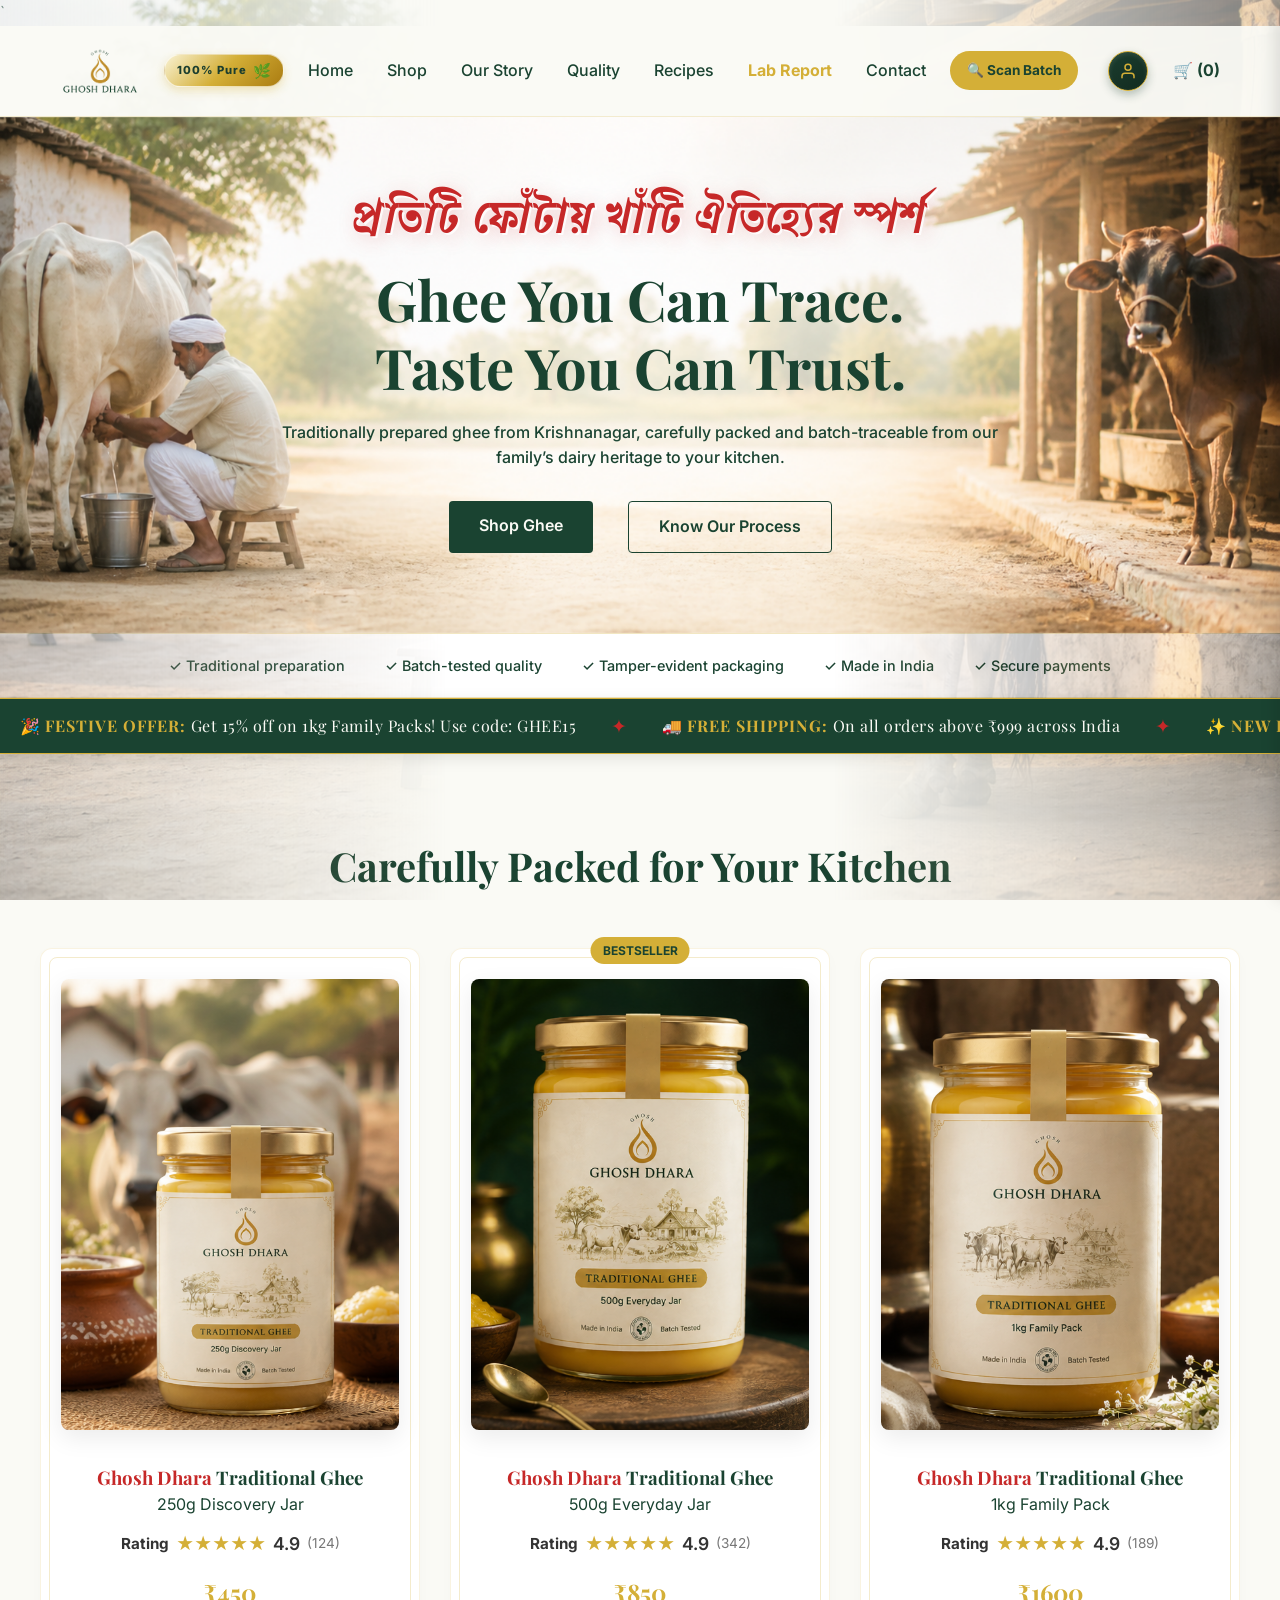
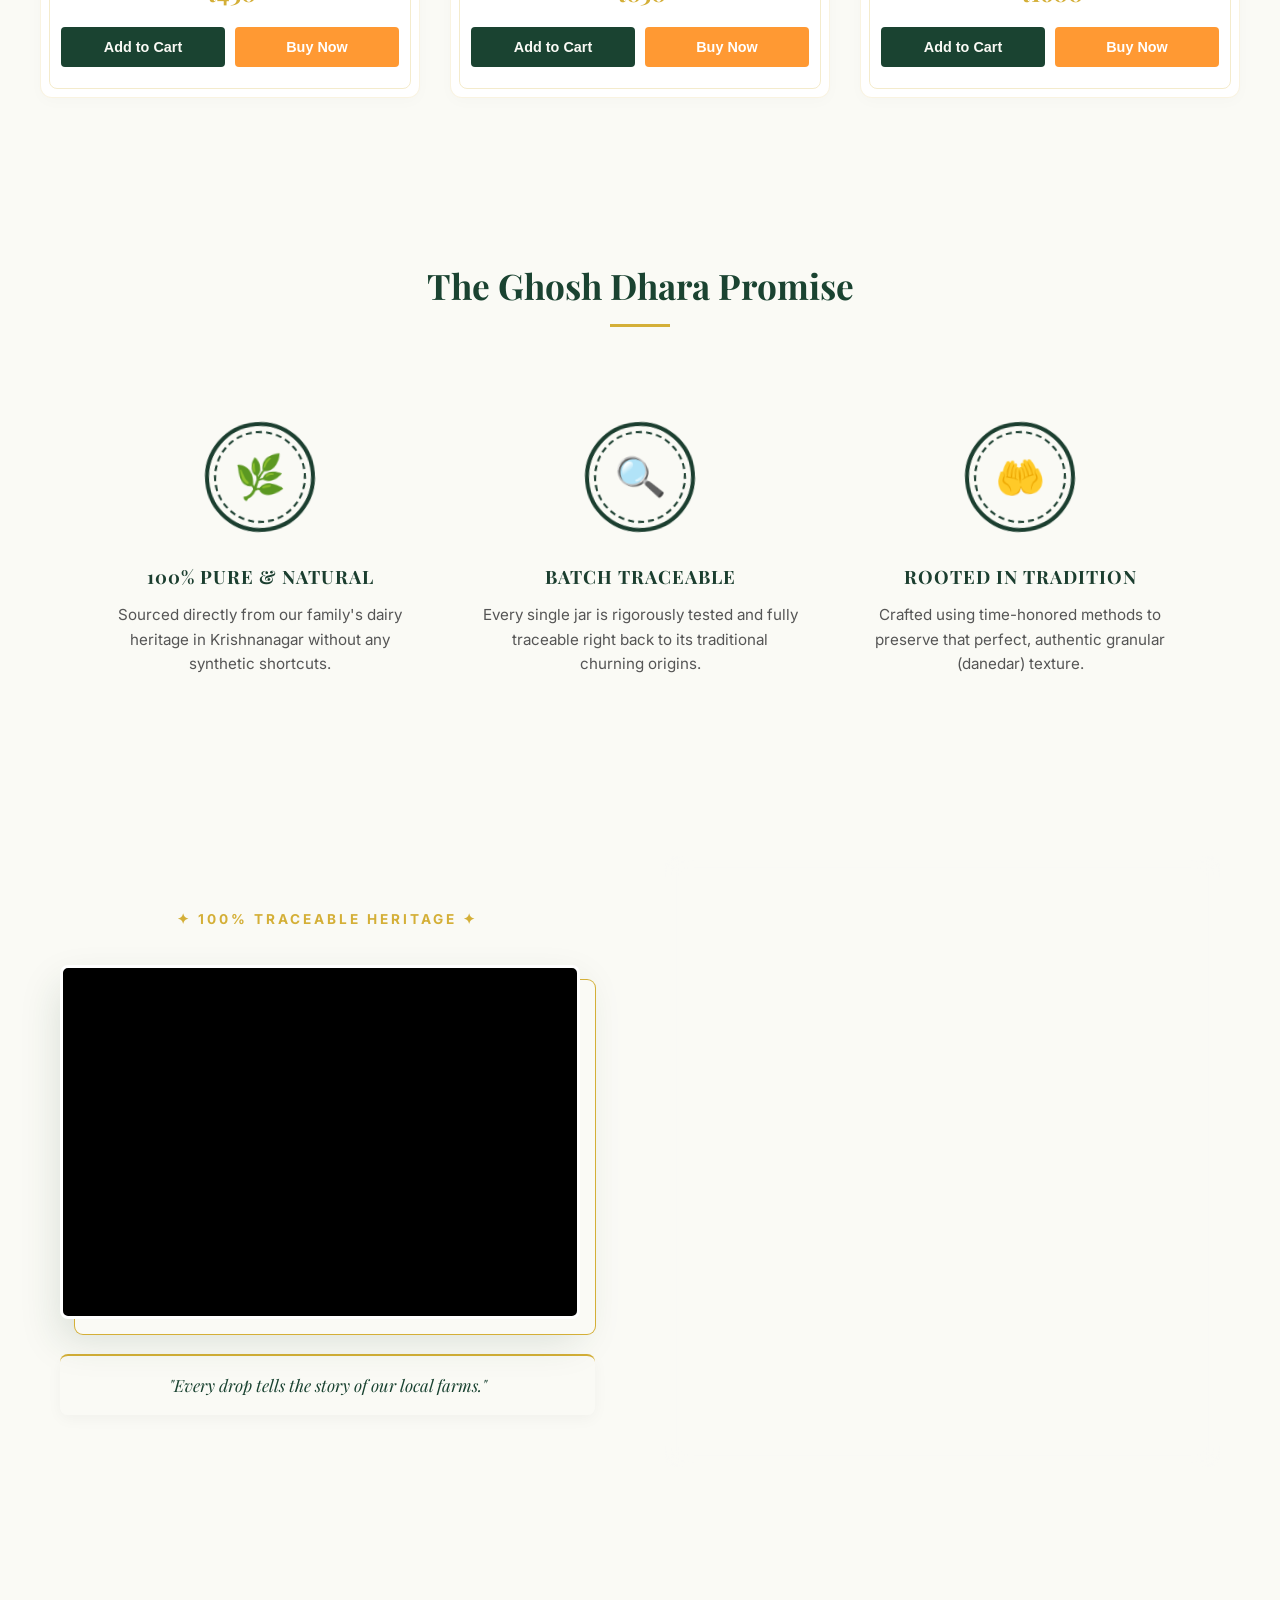
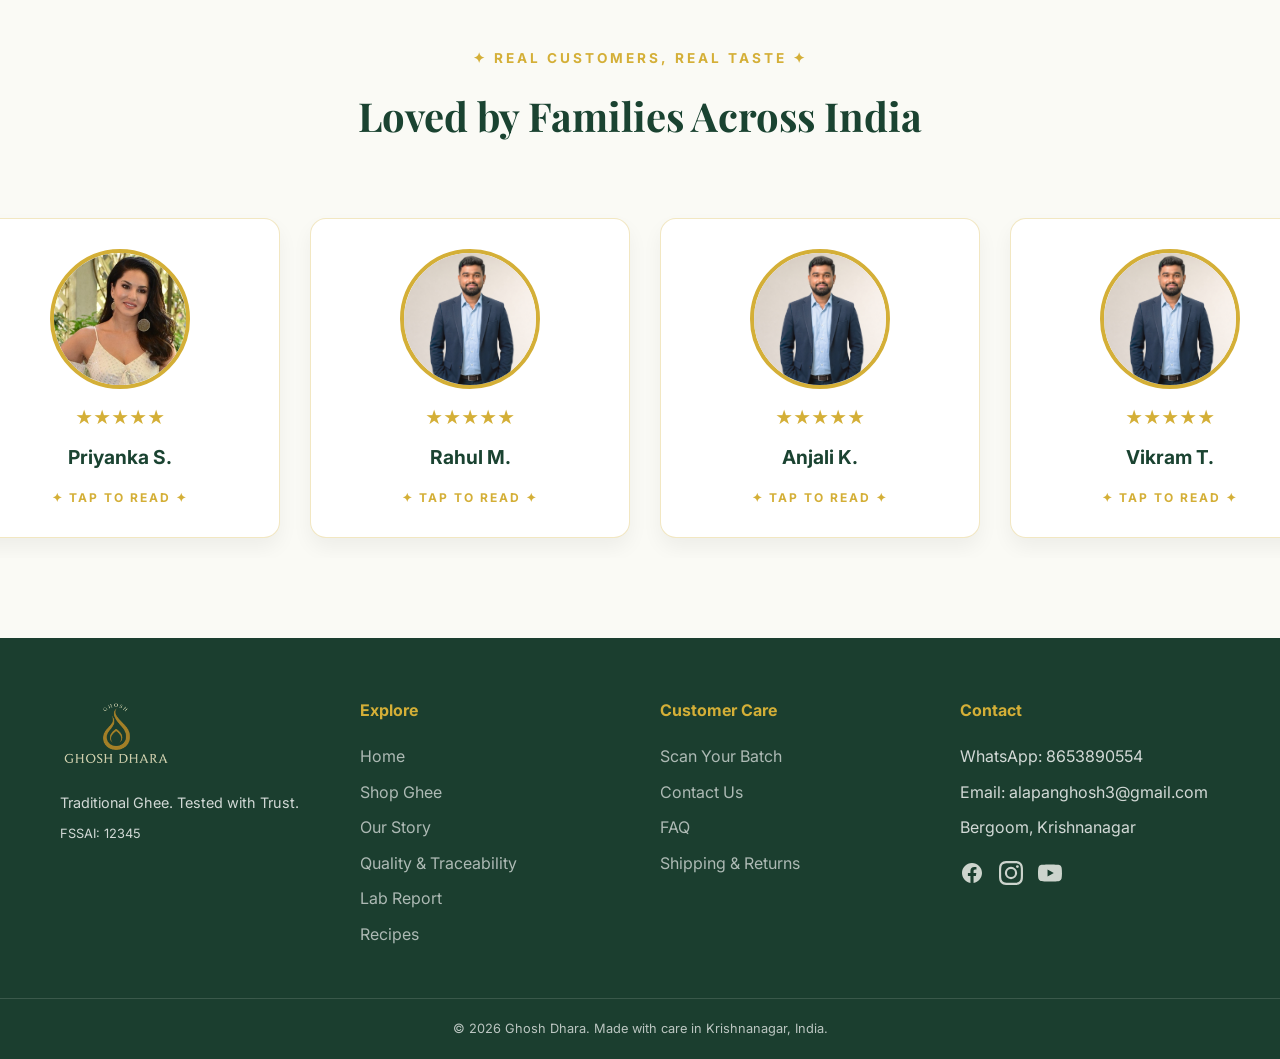
==== index.html @ 55c0f335 "Add files via upload" ====
<!DOCTYPE html>
<html lang="en">
<head>
    <meta charset="UTF-8">
    <meta name="viewport" content="width=device-width, initial-scale=1.0">
    <title>[Brand Name] - Traditional Ghee. Tested with Trust.</title>
    <link rel="stylesheet" href="style.css">
    <script src="script.js"></script>


    <!-- Google Analytics Placeholder -->
    <!-- <script async src="https://www.googletagmanager.com/gtag/js?id=G-XXXXXXXXXX"></script>
    <script>
      window.dataLayer = window.dataLayer || [];
      function gtag(){dataLayer.push(arguments);}
      gtag('js', new Date());
      gtag('config', 'G-XXXXXXXXXX');
    </script> -->

    <!-- Meta Pixel Code Placeholder -->
    <!-- <script>
      !function(f,b,e,v,n,t,s){...}(window, document,'script','https://connect.facebook.net/en_US/fbevents.js');
      fbq('init', 'XXXXXXXXXXXXXXX');
      fbq('track', 'PageView');
    </script> -->

    <!-- JSON-LD Schema Markup for Local Business & Product SEO -->
    <script type="application/ld+json">
    {
      "@context": "https://schema.org",
      "@type": "FoodEstablishment",
      "name": "[Brand Name]",
      "image": "URL_TO_YOUR_LOGO",
      "@id": "",
      "url": "YOUR_WEBSITE_URL",
      "telephone": "[Phone]",
      "address": {
        "@type": "PostalAddress",
        "streetAddress": "[Address]",
        "addressLocality": "[Village/Town]",
        "addressRegion": "[State]",
        "addressCountry": "IN"
      },
      "slogan": "Traditional Ghee. Tested with Trust."
    }
    </script>
</head>
<body>


    <body>
    <!-- NEW: The Village Side Background -->
    <div class="village-side-bg"></div>

    <!-- Your existing header starts here... -->`

    <!-- HEADER -->
   <header>
        <div class="container header-inner">
            <a href="index.html" class="logo">
                <!-- Replace 'logo.png' with the actual file name of your logo -->
                <img src="Logo.png" alt="Ghosh Family Ghee Logo" class="brand-logo-img">
            </a>


            <!-- PREMIUM MOBILE TRUST BADGE -->
<!-- PREMIUM COMPACT TRUST BADGE (MOBILE ONLY) -->
<div class="mobile-trust-badge">
    <svg viewBox="0 0 24 24" fill="none" stroke="currentColor" stroke-width="2" stroke-linecap="round" stroke-linejoin="round">
        <path d="M12 22s8-4 8-10V5l-8-3-8 3v7c0 6 8 10 8 10z"></path>
        <path d="M9 12l2 2 4-4"></path>
    </svg>
    <span>CHEMICAL<br>FREE</span>
</div>

            <!-- PREMIUM MOBILE CENTER SEAL -->
<div class="mobile-center-seal">
    <span class="seal-text">100% Pure</span>
    <span class="seal-icon">🌿</span>
</div>
            
            <!-- Desktop Nav -->
            <nav class="nav-links">
                <a href="index.html">Home</a>
                <a href="shop.html">Shop</a>
                <a href="story.html">Our Story</a>
                <a href="traceability.html">Quality</a>
                <a href="recipes.html">Recipes</a>
                <a href="lab-report.html" style="color: #D4AF37; font-weight: 700;">Lab Report</a>
                <a href="contact.html">Contact</a>
            </nav>
            
            <!-- Utilities: Scan, Cart & Mobile Menu -->
            <div style="display: flex; align-items: center; gap: 20px;">
                <a href="scan.html" class="header-scan-btn">🔍 Scan Batch</a>
                <!-- PREMIUM ACCOUNT LOGIN ICON -->
<a href="login.html" class="header-account-btn" aria-label="Sign In or Register">
    <svg viewBox="0 0 24 24" fill="none" stroke="currentColor" stroke-width="2" stroke-linecap="round" stroke-linejoin="round">
        <path d="M20 21v-2a4 4 0 0 0-4-4H8a4 4 0 0 0-4 4v2"></path>
        <circle cx="12" cy="7" r="4"></circle>
    </svg>
</a>
                <a href="#" class="cart-icon-btn text-brand-green" style="font-weight: bold;">🛒 (0)</a>
                <button id="mobileMenuBtn" class="mobile-menu-btn">☰</button>
            </div>
        </div>

        <!-- Mobile Nav (Hidden on Desktop) -->
        <div id="mobileNav" class="mobile-nav">
            <a href="index.html">Home</a>
            <a href="shop.html">Shop Ghee</a>
            <a href="story.html">Our Story</a>
            <a href="traceability.html">Quality & Traceability</a>
            <a href="scan.html" style="color: var(--brand-gold);">🔍 Scan Your Batch</a>
            <a href="recipes.html">Recipes</a>
            <a href="faq.html">FAQ</a>
            <a href="contact.html">Contact Us</a>
            <a href="shipping-returns.html">Shipping & Returns</a>
        </div>
    </header>

  

    <!-- HERO SECTION -->
    <section class="hero" style="background-image: url('Image 3.png'); background-size: cover; background-position: center; position: relative;">
        <div class="hero-mobile-overlay"></div>
        <div class="container" style="position: relative; z-index: 2;">
            <!-- NEW ATTRACTIVE BENGALI TAGLINE -->
            <div class="bengali-tagline">প্রতিটি ফোঁটায় খাঁটি ঐতিহ্যের স্পর্শ</div>
            
            <h1 class="font-serif">Ghee You Can Trace.<br>Taste You Can Trust.</h1>
            <p class="hero-desc">Traditionally prepared ghee from Krishnanagar, carefully packed and batch-traceable from our family’s dairy heritage to your kitchen.</p>
            <!-- UPDATED BUTTON CONTAINER -->
            <div class="hero-buttons">
                <a href="shop.html" class="btn-primary" style="text-decoration: none;">Shop Ghee</a>
                <a href="traceability.html" class="btn-secondary" style="text-decoration: none;">Know Our Process</a>
            </div>
        </div>
    </section>

    <!-- TRUST BAR -->
    <section class="trust-bar">
        <div class="container trust-inner">
            <span>✓ Traditional preparation</span>
            <span>✓ Batch-tested quality</span>
            <span>✓ Tamper-evident packaging</span>
            <span>✓ Made in India</span>
            <span>✓ Secure payments</span>
        </div>
    </section>


    <!-- PREMIUM NOTIFICATION MARQUEE -->
    <section class="notification-marquee-wrapper">
        <div class="notification-marquee-track">
            
            <!-- BLOCK 1 (Original Content) -->
            <div class="marquee-content">
                <span class="marquee-item">🎉 <strong>FESTIVE OFFER:</strong> Get 15% off on 1kg Family Packs! Use code: GHEE15</span>
                <span class="marquee-separator">✦</span>
                <span class="marquee-item">🚚 <strong>FREE SHIPPING:</strong> On all orders above ₹999 across India</span>
                <span class="marquee-separator">✦</span>
                <span class="marquee-item">✨ <strong>NEW BATCH:</strong> Freshly churned Krishnanagar ghee now available!</span>
                <span class="marquee-separator">✦</span>
            </div>
            
            <!-- BLOCK 2 (Exact Duplicate for the Seamless Loop) -->
            <div class="marquee-content" aria-hidden="true">
                <span class="marquee-item">🎉 <strong>FESTIVE OFFER:</strong> Get 15% off on 1kg Family Packs! Use code: GHEE15</span>
                <span class="marquee-separator">✦</span>
                <span class="marquee-item">🚚 <strong>FREE SHIPPING:</strong> On all orders above ₹999 across India</span>
                <span class="marquee-separator">✦</span>
                <span class="marquee-item">✨ <strong>NEW BATCH:</strong> Freshly churned Krishnanagar ghee now available!</span>
                <span class="marquee-separator">✦</span>
            </div>

        </div>
    </section>

    <!-- FEATURED PRODUCTS -->
    <section class="products-section container">
        <h2 class="font-serif">Carefully Packed for Your Kitchen</h2>
        <div class="product-grid">
            <!-- Product 1 -->
           <!-- Product 1 -->
            <div class="product-card">
                <!-- REPLACED PLACEHOLDER WITH THIS IMG TAG -->
                <img src="250ml.png" alt="250g Discovery Jar" class="product-actual-img">
                
                <h3 class="font-serif"><span class="brand-name-red">Ghosh Dhara</span> Traditional Ghee</h3>
                <p>250g Discovery Jar</p>
               <div class="product-rating">
                    <span class="rating-label">Rating</span> ★★★★★ <span class="rating-text">4.9</span> <span class="review-count">(124)</span>
                </div>
                <div class="price font-serif">₹450</div>
                <div class="product-actions">
                    <button class="btn-add-cart" onclick="addToCart('250g Discovery Jar', 450)">Add to Cart</button>
                    <button class="btn-buy-now" onclick="buyNow('250g Discovery Jar')">Buy Now</button>
                </div>
            </div>
            
            <!-- Product 2 (Middle Box - Highlighted) -->
            <!-- Product 2 -->
            <div class="product-card">
                <div style="position: absolute; top: -12px; left: 50%; transform: translateX(-50%); background: var(--brand-gold); color: var(--brand-green); font-size: 0.75rem; font-weight: bold; padding: 4px 12px; border-radius: 20px; z-index: 5;">BESTSELLER</div>
                
                <!-- REPLACED PLACEHOLDER WITH THIS IMG TAG -->
                <img src="500ml.png" alt="500g Everyday Jar" class="product-actual-img">
                
                <h3 class="font-serif"><span class="brand-name-red">Ghosh Dhara</span> Traditional Ghee</h3>
                <p>500g Everyday Jar</p>
                <!-- NEW RATING SECTION -->
               <div class="product-rating">
                    <span class="rating-label">Rating</span> ★★★★★ <span class="rating-text">4.9</span> <span class="review-count">(342)</span>
                </div>
                <div class="price font-serif">₹850</div>
                <div class="product-actions">
                    <button class="btn-add-cart" onclick="addToCart('500g Everyday Jar', 850)">Add to Cart</button>
                    <button class="btn-buy-now" onclick="buyNow('500g Everyday Jar')">Buy Now</button>
                </div>
            </div>

            <!-- Product 3 -->
            <!-- Product 3 -->
            <div class="product-card">
                <!-- REPLACED PLACEHOLDER WITH THIS IMG TAG -->
                <img src="1kg.png" alt="1kg Family Pack" class="product-actual-img">
                
                <h3 class="font-serif"><span class="brand-name-red">Ghosh Dhara</span> Traditional Ghee</h3>
                <p>1kg Family Pack</p>
                <!-- NEW RATING SECTION -->
                <div class="product-rating">
                    <span class="rating-label">Rating</span> ★★★★★ <span class="rating-text">4.9</span> <span class="review-count">(189)</span>
                </div>

                <div class="price font-serif">₹1600</div>
                <div class="product-actions">
                    <button class="btn-add-cart" onclick="addToCart('1kg Family Pack', 1600)">Add to Cart</button>
                    <button class="btn-buy-now" onclick="buyNow('1kg Family Pack')">Buy Now</button>
                </div>
            </div>
        </div>
    </section>



    <!-- PREMIUM TRUST STAMPS SECTION -->
        <section class="trust-stamps-section container">
            <div class="trust-header">
                <h2 class="font-serif" style="color: var(--brand-green, #1B3E2F); font-size: 2.2rem; margin-bottom: 10px;">The Ghosh Dhara Promise</h2>
                <div class="divider" style="height: 3px; width: 60px; background-color: #D4AF37; margin: 0 auto 40px auto;"></div>
            </div>
            
           <div class="stamps-grid">
                <!-- Stamp 1: Purity -->
                <div class="trust-stamp-card">
                    <!-- The delay staggers the animations so they hit one after another -->
                    <div class="stamp-container" style="animation-delay: 0s;">
                        <!-- The Physical Tool that drops down -->
                        <div class="stamper-tool">
                            <div class="stamper-handle"></div>
                            <div class="stamper-base"></div>
                        </div>
                        <!-- The Ink left behind -->
                        <div class="stamp-ink">
                            <div class="stamp-inner">
                                <span class="stamp-icon">🌿</span>
                            </div>
                        </div>
                    </div>
                    <h3 class="stamp-title">100% Pure & Natural</h3>
                    <p class="stamp-desc">Sourced directly from our family's dairy heritage in Krishnanagar without any synthetic shortcuts.</p>
                </div>
                
                <!-- Stamp 2: Traceability -->
                <div class="trust-stamp-card">
                    <div class="stamp-container" style="animation-delay: 0.3s;">
                        <div class="stamper-tool">
                            <div class="stamper-handle"></div>
                            <div class="stamper-base"></div>
                        </div>
                        <div class="stamp-ink">
                            <div class="stamp-inner">
                                <span class="stamp-icon">🔍</span>
                            </div>
                        </div>
                    </div>
                    <h3 class="stamp-title">Batch Traceable</h3>
                    <p class="stamp-desc">Every single jar is rigorously tested and fully traceable right back to its traditional churning origins.</p>
                </div>
                
                <!-- Stamp 3: Tradition -->
                <div class="trust-stamp-card">
                    <div class="stamp-container" style="animation-delay: 0.6s;">
                        <div class="stamper-tool">
                            <div class="stamper-handle"></div>
                            <div class="stamper-base"></div>
                        </div>
                        <div class="stamp-ink">
                            <div class="stamp-inner">
                                <span class="stamp-icon">🤲</span>
                            </div>
                        </div>
                    </div>
                    <h3 class="stamp-title">Rooted In Tradition</h3>
                    <p class="stamp-desc">Crafted using time-honored methods to preserve that perfect, authentic granular (danedar) texture.</p>
                </div>
            </div>
        </section>

   

    <!-- PREMIUM STORY & VIDEO SECTION -->
    <section class="premium-story-section container">
        <div class="story-grid">
            
            <!-- Left Side: Balanced Video Column -->
            <!-- Left Side: Balanced Video Column -->
            <div class="video-column-content">
                
                <!-- Elegant Top Badge -->
                <div style="text-align: center; color: var(--brand-gold); font-weight: 700; letter-spacing: 3px; text-transform: uppercase; font-size: 0.85rem;">
                    ✦ 100% Traceable Heritage ✦
                </div>

                <!-- Premium Offset Video -->
                <div class="premium-video-wrapper">
                    <iframe 
                        src="https://www.youtube.com/embed/y9j-BL5ocW8?autoplay=1&mute=1&loop=1&playlist=y9j-BL5ocW8&controls=0" 
                        title="Brand Video" 
                        allow="autoplay; encrypted-media" 
                        allowfullscreen>
                    </iframe>
                </div>

                <!-- Elegant Bottom Caption -->
                <div class="video-caption">
                    <p style="font-size: 1.05rem; color: var(--brand-green); margin: 0; font-family: 'Playfair Display', serif; font-style: italic;">
                        "Every drop tells the story of our local farms."
                    </p>
                </div>

            </div>

            <!-- Right Side: Founder's Message -->
            <div class="founder-card">
                <h2 class="font-serif" style="font-size: 2.5rem; margin-bottom: 20px; color: var(--brand-green);">From Our Family to Yours</h2>
                
                <p style="font-size: 1.1rem; line-height: 1.8; opacity: 0.9; margin-bottom: 20px;">
                    "For generations, the name <span class="brand-name-red">Ghosh</span> has been closely connected with milk and dairy in our community. We grew up understanding the nuances of good milk, traditional churning, and the unmistakable aroma of pure, well-made ghee."
                </p>
                
                <p style="font-size: 1.1rem; line-height: 1.8; opacity: 0.9; margin-bottom: 20px;">
                    "With <span class="brand-name-red">Ghosh Dhara</span>, we are bringing that heritage to modern homes. We believe you deserve to know exactly what is in your jar, which is why we pair time-tested preparation with strict, independent quality checks."
                </p>

                <div class="founder-signature">
                    — The Ghosh Family
                </div>
            </div>

        </div>
    </section>


    <!-- PREMIUM TESTIMONIAL SECTION -->
   <!-- INTERACTIVE REVIEW MARQUEE SECTION -->
    <section class="interactive-reviews-section">
        <div class="interactive-reviews-header">
            <div style="text-align: center; color: var(--brand-gold); font-weight: 700; letter-spacing: 3px; text-transform: uppercase; font-size: 0.85rem; margin-bottom: 15px;">
                ✦ Real Customers, Real Taste ✦
            </div>
            <h2 class="font-serif">Loved by Families Across India</h2>
        </div>

        <div class="review-marquee-track" id="reviewTrack">
            
            <!-- BLOCK 1 (8 Reviews) -->
            <div class="review-marquee-content">
                
                <!-- Review 1 -->
                <div class="interactive-card">
                    <img src="sunny.jpeg" alt="Priyanka" class="interactive-img">
                    <div class="product-rating" style="margin-top: 0; margin-bottom: 0;">★★★★★</div>
                    <div class="interactive-name">Priyanka S.</div>
                    <div class="tap-indicator">✦ Tap to Read ✦</div>
                    <div class="interactive-details">"The aroma instantly took me back to my childhood. It has that perfect granular texture (danedar) that is so hard to find in store-bought brands today. Absolutely pure."</div>
                </div>

                <!-- Review 2 -->
                <div class="interactive-card">
                    <img src="Me.JPEG" alt="Rahul" class="interactive-img">
                    <div class="product-rating" style="margin-top: 0; margin-bottom: 0;">★★★★★</div>
                    <div class="interactive-name">Rahul M.</div>
                    <div class="tap-indicator">✦ Tap to Read ✦</div>
                    <div class="interactive-details">"I have tried many premium ghee brands, but Ghosh Dhara stands out. The fact that I can scan my jar and see the batch details gives me so much peace of mind."</div>
                </div>

                <!-- Review 3 -->
                <div class="interactive-card">
                    <img src="Me.JPEG" alt="Anjali" class="interactive-img">
                    <div class="product-rating" style="margin-top: 0; margin-bottom: 0;">★★★★★</div>
                    <div class="interactive-name">Anjali K.</div>
                    <div class="tap-indicator">✦ Tap to Read ✦</div>
                    <div class="interactive-details">"Brilliant packaging and lightning-fast delivery. The ghee smells incredibly fresh when you open the jar. I use it every morning on my parathas."</div>
                </div>

                <!-- Review 4 -->
                <div class="interactive-card">
                    <img src="Me.JPEG" alt="Vikram" class="interactive-img">
                    <div class="product-rating" style="margin-top: 0; margin-bottom: 0;">★★★★★</div>
                    <div class="interactive-name">Vikram T.</div>
                    <div class="tap-indicator">✦ Tap to Read ✦</div>
                    <div class="interactive-details">"I started using this for my daily Ayurvedic routines and digestion has improved significantly. You can truly tell this is made using traditional methods without additives."</div>
                </div>

                <!-- Review 5 -->
                <div class="interactive-card">
                    <img src="Me.JPEG" alt="Sneha" class="interactive-img">
                    <div class="product-rating" style="margin-top: 0; margin-bottom: 0;">★★★★★</div>
                    <div class="interactive-name">Sneha R.</div>
                    <div class="tap-indicator">✦ Tap to Read ✦</div>
                    <div class="interactive-details">"My grandmother used to make ghee at home, and this is the first brand that matches that exact golden color and rich, nutty flavor. It elevates simple dal chawal completely!"</div>
                </div>

                <!-- Review 6 -->
                <div class="interactive-card">
                    <img src="Me.JPEG" alt="Kavita" class="interactive-img">
                    <div class="product-rating" style="margin-top: 0; margin-bottom: 0;">★★★★★</div>
                    <div class="interactive-name">Kavita D.</div>
                    <div class="tap-indicator">✦ Tap to Read ✦</div>
                    <div class="interactive-details">"I used Ghosh Dhara ghee for making Diwali sweets this year, and the difference in quality was noticed by every guest. It has a high smoke point and doesn't burn easily."</div>
                </div>

                <!-- Review 7 -->
                <div class="interactive-card">
                    <img src="Me.JPEG" alt="Arun" class="interactive-img">
                    <div class="product-rating" style="margin-top: 0; margin-bottom: 0;">★★★★★</div>
                    <div class="interactive-name">Arun P.</div>
                    <div class="tap-indicator">✦ Tap to Read ✦</div>
                    <div class="interactive-details">"The glass packaging is top-notch and arrived totally secure. I appreciate a brand that avoids plastic. The ghee itself is simply beautiful—thick, fragrant, and pure."</div>
                </div>

                <!-- Review 8 -->
                <div class="interactive-card">
                    <img src="Me.JPEG" alt="Meera" class="interactive-img">
                    <div class="product-rating" style="margin-top: 0; margin-bottom: 0;">★★★★★</div>
                    <div class="interactive-name">Meera V.</div>
                    <div class="tap-indicator">✦ Tap to Read ✦</div>
                    <div class="interactive-details">"As a mother, I am very particular about what my kids eat. Seeing their strict traceability and FSSAI checks won me over. We are definitely subscribing to the 1kg pack."</div>
                </div>
            </div>

            <!-- BLOCK 2 (Exact Duplicate for Seamless Loop) -->
            <div class="review-marquee-content" aria-hidden="true">
                <!-- EXACT SAME 8 CARDS PASTED HERE -->
                <div class="interactive-card"><img src="sunny.jpeg" alt="Priyanka" class="interactive-img"><div class="product-rating" style="margin-top: 0; margin-bottom: 0;">★★★★★</div><div class="interactive-name">Priyanka S.</div><div class="tap-indicator">✦ Tap to Read ✦</div><div class="interactive-details">"The aroma instantly took me back to my childhood. It has that perfect granular texture (danedar) that is so hard to find in store-bought brands today. Absolutely pure."</div></div>
                <div class="interactive-card"><img src="Me.JPEG" alt="Rahul" class="interactive-img"><div class="product-rating" style="margin-top: 0; margin-bottom: 0;">★★★★★</div><div class="interactive-name">Rahul M.</div><div class="tap-indicator">✦ Tap to Read ✦</div><div class="interactive-details">"I have tried many premium ghee brands, but Ghosh Dhara stands out. The fact that I can scan my jar and see the batch details gives me so much peace of mind."</div></div>
                <div class="interactive-card"><img src="Me.JPEG" alt="Anjali" class="interactive-img"><div class="product-rating" style="margin-top: 0; margin-bottom: 0;">★★★★★</div><div class="interactive-name">Anjali K.</div><div class="tap-indicator">✦ Tap to Read ✦</div><div class="interactive-details">"Brilliant packaging and lightning-fast delivery. The ghee smells incredibly fresh when you open the jar. I use it every morning on my parathas."</div></div>
                <div class="interactive-card"><img src="Me.JPEG" alt="Vikram" class="interactive-img"><div class="product-rating" style="margin-top: 0; margin-bottom: 0;">★★★★★</div><div class="interactive-name">Vikram T.</div><div class="tap-indicator">✦ Tap to Read ✦</div><div class="interactive-details">"I started using this for my daily Ayurvedic routines and digestion has improved significantly. You can truly tell this is made using traditional methods without additives."</div></div>
                <div class="interactive-card"><img src="Me.JPEG" alt="Sneha" class="interactive-img"><div class="product-rating" style="margin-top: 0; margin-bottom: 0;">★★★★★</div><div class="interactive-name">Sneha R.</div><div class="tap-indicator">✦ Tap to Read ✦</div><div class="interactive-details">"My grandmother used to make ghee at home, and this is the first brand that matches that exact golden color and rich, nutty flavor. It elevates simple dal chawal completely!"</div></div>
                <div class="interactive-card"><img src="Me.JPEG" alt="Kavita" class="interactive-img"><div class="product-rating" style="margin-top: 0; margin-bottom: 0;">★★★★★</div><div class="interactive-name">Kavita D.</div><div class="tap-indicator">✦ Tap to Read ✦</div><div class="interactive-details">"I used Ghosh Dhara ghee for making Diwali sweets this year, and the difference in quality was noticed by every guest. It has a high smoke point and doesn't burn easily."</div></div>
                <div class="interactive-card"><img src="Me.JPEG" alt="Arun" class="interactive-img"><div class="product-rating" style="margin-top: 0; margin-bottom: 0;">★★★★★</div><div class="interactive-name">Arun P.</div><div class="tap-indicator">✦ Tap to Read ✦</div><div class="interactive-details">"The glass packaging is top-notch and arrived totally secure. I appreciate a brand that avoids plastic. The ghee itself is simply beautiful—thick, fragrant, and pure."</div></div>
                <div class="interactive-card"><img src="Me.JPEG" alt="Meera" class="interactive-img"><div class="product-rating" style="margin-top: 0; margin-bottom: 0;">★★★★★</div><div class="interactive-name">Meera V.</div><div class="tap-indicator">✦ Tap to Read ✦</div><div class="interactive-details">"As a mother, I am very particular about what my kids eat. Seeing their strict traceability and FSSAI checks won me over. We are definitely subscribing to the 1kg pack."</div></div>
            </div>

        </div>
    </section>

    <!-- FOOTER -->
    <footer style="background: #1B3E2F !important; background-color: #1B3E2F !important; opacity: 1 !important; backdrop-filter: none !important; position: relative; z-index: 50;">
        <div class="container footer-grid">
            <div>
                <a href="index.html">
                    <!-- You can use the same logo, or a white/light version if your footer is dark -->
                    <img src="Logo 3.png" alt="Ghosh Family Ghee Logo" class="brand-logo-img-footer">
                </a>
                <p style="opacity: 0.8; font-size: 0.9rem;">Traditional Ghee. Tested with Trust.</p>
                <p style="opacity: 0.8; font-size: 0.8rem; margin-top: 10px;">FSSAI: 12345</p>
            </div>
            <div>
                <h4>Explore</h4>
                <ul>
                    <li><a href="index.html">Home</a></li>
                    <li><a href="shop.html">Shop Ghee</a></li>
                    <li><a href="story.html">Our Story</a></li>
                    <li><a href="traceability.html">Quality & Traceability</a></li>
                    <li><a href="lab-report.html">Lab Report</a></li>
                    <li><a href="recipes.html">Recipes</a></li>
                </ul>
            </div>
            <div>
                <h4>Customer Care</h4>
                <ul>
                    <li><a href="scan.html">Scan Your Batch</a></li>
                    <li><a href="contact.html">Contact Us</a></li>
                    <li><a href="faq.html">FAQ</a></li>
                    <li><a href="shipping-returns.html">Shipping & Returns</a></li>
                </ul>
            </div>
            <div>
                <h4>Contact</h4>
                <ul>
                    <li>WhatsApp: 8653890554</li>
                    <li>Email: alapanghosh3@gmail.com</li>
                    <li>Bergoom, Krishnanagar</li>
                </ul>
                <!-- Social Media Icons -->
                <div class="social-icons">
                    <!-- Facebook -->
                    <a href="#" aria-label="Facebook">
                        <svg viewBox="0 0 24 24"><path d="M22 12c0-5.523-4.477-10-10-10S2 6.477 2 12c0 4.991 3.657 9.128 8.438 9.878v-6.987h-2.54V12h2.54V9.797c0-2.506 1.492-3.89 3.777-3.89 1.094 0 2.238.195 2.238.195v2.46h-1.26c-1.243 0-1.63.771-1.63 1.562V12h2.773l-.443 2.89h-2.33v6.988C18.343 21.128 22 16.991 22 12z"/></svg>
                    </a>
                    <!-- Instagram -->
                    <a href="#" aria-label="Instagram">
                        <svg viewBox="0 0 24 24"><path d="M12 2.163c3.204 0 3.584.012 4.85.07 3.252.148 4.771 1.691 4.919 4.919.058 1.265.069 1.645.069 4.849 0 3.205-.012 3.584-.069 4.849-.149 3.225-1.664 4.771-4.919 4.919-1.266.058-1.644.07-4.85.07-3.204 0-3.584-.012-4.849-.07-3.26-.149-4.771-1.699-4.919-4.92-.058-1.265-.07-1.644-.07-4.849 0-3.204.013-3.583.07-4.849.149-3.227 1.664-4.771 4.919-4.919 1.266-.057 1.645-.069 4.849-.069zM12 0C8.741 0 8.333.014 7.053.072 2.695.272.273 2.69.073 7.052.014 8.333 0 8.741 0 12c0 3.259.014 3.668.072 4.948.2 4.358 2.618 6.78 6.98 6.98C8.333 23.986 8.741 24 12 24c3.259 0 3.668-.014 4.948-.072 4.354-.2 6.782-2.618 6.979-6.98.059-1.28.073-1.689.073-4.948 0-3.259-.014-3.667-.072-4.947-.196-4.354-2.617-6.78-6.979-6.98C15.668.014 15.259 0 12 0zm0 5.838a6.162 6.162 0 100 12.324 6.162 6.162 0 000-12.324zM12 16a4 4 0 110-8 4 4 0 010 8zm6.406-11.845a1.44 1.44 0 100 2.881 1.44 1.44 0 000-2.881z"/></svg>
                    </a>
                    <!-- YouTube -->
                    <a href="#" aria-label="YouTube">
                        <svg viewBox="0 0 24 24"><path d="M23.498 6.186a3.016 3.016 0 0 0-2.122-2.136C19.505 3.5 12 3.5 12 3.5s-7.505 0-9.377.55a3.016 3.016 0 0 0-2.122 2.136C0 8.07 0 12 0 12s0 3.93.501 5.814a3.016 3.016 0 0 0 2.122 2.136c1.872.55 9.377.55 9.377.55s7.505 0 9.377-.55a3.016 3.016 0 0 0 2.122-2.136C24 15.93 24 12 24 12s0-3.93-.502-5.814zM9.545 15.568V8.432L15.818 12l-6.273 3.568z"/></svg>
                    </a>
                </div>
            </div>
        </div>
        <div style="text-align: center; border-top: 1px solid rgba(250,250,245,0.2); padding-top: 20px; font-size: 0.8rem; opacity: 0.7;">
            © 2026 Ghosh Dhara</span>. Made with care in Krishnanagar, India.
        </div>
    </footer>



    <!-- TOAST SUCCESS MESSAGE -->
    <div id="cartToast" class="toast-notification">✅ Product successfully added to cart!</div>

    <!-- SLIDE-OUT CART DRAWER -->
    <div class="cart-overlay" id="cartOverlay"></div>
    <div class="cart-drawer" id="cartDrawer">
        <div class="cart-header">
            <h2 class="font-serif" style="font-size: 1.5rem;">Your Cart</h2>
            <button class="close-cart" id="closeCart">×</button>
        </div>
        <div class="cart-items">
            <!-- Empty state -->
            <div style="text-align: center; color: #888; margin-top: 50px;">
                <p>Your cart is currently empty.</p>
                <a href="shop.html" class="btn-primary" style="margin-top: 20px;">Continue Shopping</a>
            </div>
            
            <!-- Example of a populated cart item (Hidden for now) -->
            <!-- 
            <div style="display: flex; gap: 15px; border-bottom: 1px solid #eee; padding-bottom: 15px; margin-bottom: 15px;">
                <div style="width: 80px; height: 80px; background: #f9f9f9;"></div>
                <div style="flex: 1;">
                    <h4 class="font-serif">[Brand Name] Traditional Ghee</h4>
                    <p style="font-size: 0.8rem; color: #666;">500g Jar</p>
                    <p style="font-weight: bold; color: var(--brand-gold);">₹[Price]</p>
                </div>
            </div> 
            -->
        </div>
        <div class="cart-footer">
            <div style="display: flex; justify-content: space-between; margin-bottom: 15px; font-weight: bold; font-size: 1.2rem;">
                <span>Subtotal</span>
                <span>₹0.00</span>
            </div>
            <p style="font-size: 0.8rem; color: #666; margin-bottom: 15px;">Shipping and taxes calculated at checkout.</p>
            <button class="checkout-btn">Proceed to Secure Checkout</button>
            <div style="text-align: center; margin-top: 10px; font-size: 0.8rem; opacity: 0.8;">
                💳 Cards, UPI & Net Banking Accepted
            </div>
        </div>
    </div>

</body>
</html>
---- style.css ----
/* Import premium fonts */
@import url('https://fonts.googleapis.com/css2?family=Inter:wght@400;500;600&family=Playfair+Display:ital,wght@0,600;0,700;1,600&display=swap');
@import url('https://fonts.googleapis.com/css2?family=Galada&display=swap');
:root {
  --brand-ivory: #FAFAF5;
  --brand-gold: #D4AF37;
  --brand-green: #1A4331;
  --brand-saffron: #FF9933;
}

* {
  margin: 0;
  padding: 0;
  box-sizing: border-box;
}

body {
  font-family: 'Inter', sans-serif;
  background-color: var(--brand-ivory);
  color: var(--brand-green);
  line-height: 1.6;
}

h1, h2, h3, .font-serif {
  font-family: 'Playfair Display', serif;
}

a {
  text-decoration: none;
  color: inherit;
}

.container {
  max-width: 1200px;
  margin: 0 auto;
  padding: 0 20px;
}

/* --- HEADER --- */
header {
  position: sticky;
  top: 0;
  background-color: rgba(250, 250, 245, 0.95);
  border-bottom: 1px solid rgba(212, 175, 55, 0.2);
  z-index: 100;
  padding: 20px 0;
}

.header-inner {
  display: flex;
  justify-content: space-between;
  align-items: center;
}

.logo {
  font-size: 24px;
  font-weight: 700;
}

.nav-links a {
  margin: 0 15px;
  font-weight: 500;
  transition: color 0.3s ease;
}

.nav-links a:hover {
  color: var(--brand-saffron);
}

/* --- HERO SECTION --- */
.hero {
  text-align: center;
  padding: 80px 20px;
}

.hero h1 {
  font-size: 3.5rem;
  margin-bottom: 20px;
  line-height: 1.2;
}

/* --- HERO TEXT READABILITY FIX --- */
/* --- BULLETPROOF HERO PARAGRAPH FIX --- */


/* --- THE PERFECT DESKTOP MODE TEXT FIX --- */
/* ---------------------------------------------------
   HERO PARAGRAPH: RESPONSIVE BREAKPOINTS
--------------------------------------------------- */

/* 1. REAL PC SCREENS (1025px and wider) */
/* --- 1. REAL PC SCREENS (Mouse Pointer) --- */
.hero-desc {
  width: 100%;
  max-width: 750px; /* Wide and natural for a real computer monitor */
  margin: 0 auto 25px auto;
  line-height: 1.6;
  font-weight: 500;
  text-shadow: 0 0 15px rgba(250, 250, 245, 1), 0 0 30px rgba(250, 250, 245, 0.8);
}

/* --- 2. ANY TOUCHSCREEN DEVICE (Mobile/Tablet in Desktop Mode) --- */
@media (pointer: coarse) {
  .hero-desc {
    max-width: 480px !important; /* Forcibly shrinks the text box to avoid the cow and farmer */
    font-weight: 600 !important; /* Slightly bolder to fight the background */
    padding: 0 15px !important;
  }
}


.btn-primary {
  background-color: var(--brand-green);
  color: var(--brand-ivory);
  padding: 12px 30px;
  border-radius: 4px;
  font-weight: 600;
  display: inline-block;
  margin-right: 15px;
}

.btn-secondary {
  border: 1px solid var(--brand-green);
  color: var(--brand-green);
  padding: 12px 30px;
  border-radius: 4px;
  font-weight: 600;
  display: inline-block;
}

/* --- TRUST BAR --- */
.trust-bar {
  background-color: #fff;
  border-top: 1px solid rgba(212, 175, 55, 0.3);
  border-bottom: 1px solid rgba(212, 175, 55, 0.3);
  padding: 20px 0;
}

.trust-inner {
  display: flex;
  justify-content: center;
  flex-wrap: wrap;
  gap: 40px;
  font-weight: 500;
  font-size: 0.9rem;
}

/* --- FEATURED PRODUCTS --- */
.products-section {
  padding: 80px 0;
}

.products-section h2 {
  text-align: center;
  font-size: 2.5rem;
  margin-bottom: 50px;
}

.product-grid {
  display: grid;
  grid-template-columns: repeat(auto-fit, minmax(300px, 1fr));
  gap: 30px;
}

/* --- ENHANCED PREMIUM PRODUCT CARDS --- */
.product-card {
  background: #fff;
  padding: 30px 20px;
  border-radius: 12px;
  text-align: center;
  border: 1px solid rgba(212, 175, 55, 0.15);
  position: relative;
  box-shadow: 0 4px 15px rgba(0, 0, 0, 0.02);
  transition: transform 0.4s ease, box-shadow 0.4s ease, border-color 0.4s ease;
  z-index: 1;
}

/* The elegant inner gold frame */
.product-card::before {
  content: '';
  position: absolute;
  top: 8px; 
  left: 8px; 
  right: 8px; 
  bottom: 8px;
  border: 1px solid rgba(212, 175, 55, 0.25);
  border-radius: 8px;
  pointer-events: none; /* Ensures the frame doesn't block your buttons */
  z-index: -1;
  transition: border-color 0.4s ease, background-color 0.4s ease;
}

/* Hover effect: The card lifts up, shadow deepens, and gold frame brightens */
.product-card:hover {
  transform: translateY(-8px);
  box-shadow: 0 20px 40px rgba(26, 67, 49, 0.08);
  border-color: var(--brand-gold);
}

.product-card:hover::before {
  border-color: var(--brand-gold);
  background: rgba(212, 175, 55, 0.02); /* Very subtle gold tint inside */
}

/* Adjust the image placeholder to sit nicely inside the new frame */
.product-img-placeholder {
  border-radius: 6px;
  margin-bottom: 25px;
  height: 220px;
}





.price {
  font-size: 1.5rem;
  font-weight: 700;
  color: var(--brand-gold);
  margin: 15px 0;
}

.add-to-cart {
  width: 100%;
  padding: 12px;
  background: var(--brand-green);
  color: #fff;
  border: none;
  cursor: pointer;
  font-weight: 600;
  border-radius: 4px;
}

/* --- FOOTER --- */
footer {
  background-color: var(--brand-green);
  color: var(--brand-ivory);
  padding: 60px 0 20px 0;
}

.footer-grid {
  display: grid;
  grid-template-columns: repeat(auto-fit, minmax(200px, 1fr));
  gap: 40px;
  margin-bottom: 40px;
}

.footer-grid h4 {
  color: var(--brand-gold);
  margin-bottom: 20px;
}

.footer-grid ul {
  list-style: none;
}

.footer-grid ul li {
  margin-bottom: 10px;
  opacity: 0.8;
}

/* --- SHOP PAGE --- */
.shop-header {
  text-align: center;
  padding: 60px 20px 40px;
  background-color: #fff;
  border-bottom: 1px solid rgba(212, 175, 55, 0.2);
}

.shop-container {
  display: flex;
  flex-direction: column;
  gap: 30px;
  padding: 40px 20px;
}

.shop-filters {
  background: #fff;
  padding: 20px;
  border-radius: 8px;
  border: 1px solid #eee;
}

.shop-filters h4 {
  margin-bottom: 15px;
  font-family: 'Playfair Display', serif;
}

/* --- PRODUCT DETAIL PAGE --- */
.product-detail-wrapper {
  padding: 40px 20px;
  background-color: #fff;
}

.product-main {
  display: grid;
  grid-template-columns: 1fr;
  gap: 40px;
  margin-bottom: 60px;
}

.product-gallery .main-image {
  background-color: #f9f9f9;
  height: 400px;
  border-radius: 8px;
  display: flex;
  align-items: center;
  justify-content: center;
  color: #aaa;
  margin-bottom: 15px;
}

.product-gallery .thumbnail-strip {
  display: flex;
  gap: 10px;
}

.product-gallery .thumb {
  width: 80px;
  height: 80px;
  background-color: #f9f9f9;
  border-radius: 4px;
  border: 1px solid #eee;
  cursor: pointer;
}

.product-info h1 {
  font-size: 2rem;
  margin-bottom: 10px;
  line-height: 1.2;
}

.product-price {
  font-size: 1.8rem;
  font-weight: 700;
  color: var(--brand-gold);
  margin-bottom: 20px;
  font-family: 'Playfair Display', serif;
}

/* Quantity & Buttons */
.action-row {
  display: flex;
  flex-wrap: wrap;
  gap: 15px;
  margin: 30px 0;
}

.qty-selector {
  display: flex;
  border: 1px solid var(--brand-green);
  border-radius: 4px;
  overflow: hidden;
}

.qty-btn {
  background: transparent;
  border: none;
  padding: 10px 15px;
  cursor: pointer;
  font-weight: bold;
  color: var(--brand-green);
}

.qty-input {
  width: 50px;
  text-align: center;
  border: none;
  font-weight: bold;
  color: var(--brand-green);
}

.btn-buy-now {
  background-color: var(--brand-saffron);
  color: #fff;
  padding: 12px 30px;
  border: none;
  border-radius: 4px;
  font-weight: 600;
  cursor: pointer;
  flex: 1;
}

/* Pincode Checker */
.pincode-checker {
  background: var(--brand-ivory);
  padding: 20px;
  border-radius: 8px;
  margin-bottom: 30px;
  border: 1px solid rgba(212, 175, 55, 0.3);
}

.pincode-input-group {
  display: flex;
  margin-top: 10px;
}

.pincode-input-group input {
  flex: 1;
  padding: 10px;
  border: 1px solid #ccc;
  border-radius: 4px 0 0 4px;
}

.pincode-input-group button {
  background: var(--brand-green);
  color: #fff;
  border: none;
  padding: 10px 20px;
  border-radius: 0 4px 4px 0;
  cursor: pointer;
}

/* Accordion */
.accordion-item {
  border-bottom: 1px solid #eee;
}

.accordion-header {
  width: 100%;
  text-align: left;
  padding: 20px 0;
  background: none;
  border: none;
  font-weight: 600;
  font-size: 1.1rem;
  color: var(--brand-green);
  cursor: pointer;
  display: flex;
  justify-content: space-between;
}

.accordion-content {
  padding-bottom: 20px;
  display: none;
  color: #555;
}

/* Tablet & Desktop Layouts */
@media (min-width: 768px) {
  .shop-container {
    flex-direction: row;
  }
  .shop-filters {
    width: 250px;
    flex-shrink: 0;
  }
  .product-main {
    grid-template-columns: 1fr 1fr;
  }
  .product-gallery .main-image {
    height: 500px;
  }
}






/* --- OUR STORY PAGE --- */
.story-header {
  text-align: center;
  padding: 80px 20px;
  background-color: var(--brand-green);
  color: var(--brand-ivory);
}

.story-header h1 {
  font-size: 2.8rem;
  margin-bottom: 20px;
}

.timeline {
  max-width: 800px;
  margin: 60px auto;
  position: relative;
  padding: 0 20px;
}

.timeline::before {
  content: '';
  position: absolute;
  top: 0;
  bottom: 0;
  left: 40px;
  width: 2px;
  background: var(--brand-gold);
}

.timeline-item {
  position: relative;
  margin-bottom: 40px;
  padding-left: 60px;
}

.timeline-item::before {
  content: '';
  position: absolute;
  left: 11px;
  top: 5px;
  width: 16px;
  height: 16px;
  border-radius: 50%;
  background: var(--brand-ivory);
  border: 4px solid var(--brand-gold);
}

.timeline-date {
  font-weight: bold;
  color: var(--brand-gold);
  margin-bottom: 5px;
}

/* --- QUALITY & TRACEABILITY PAGE --- */
.traceability-grid {
  display: grid;
  grid-template-columns: repeat(auto-fit, minmax(280px, 1fr));
  gap: 30px;
  margin: 60px 0;
}

.trace-card {
  background: #fff;
  padding: 30px;
  border-radius: 8px;
  border: 1px solid rgba(212, 175, 55, 0.3);
  text-align: center;
}

.trace-icon {
  font-size: 2.5rem;
  margin-bottom: 15px;
}

/* --- SCAN YOUR BATCH PAGE --- */
.scan-container {
  max-width: 600px;
  margin: 80px auto;
  text-align: center;
  padding: 40px 20px;
  background: #fff;
  border-radius: 8px;
  box-shadow: 0 4px 20px rgba(0,0,0,0.05);
}

.scan-input-group {
  display: flex;
  margin: 30px 0;
}

.scan-input-group input {
  flex: 1;
  padding: 15px;
  border: 1px solid #ccc;
  border-radius: 4px 0 0 4px;
  font-size: 1.1rem;
}

.scan-input-group button {
  padding: 15px 30px;
  background: var(--brand-green);
  color: white;
  border: none;
  border-radius: 0 4px 4px 0;
  cursor: pointer;
  font-weight: bold;
}

.scan-result-card {
  display: none; /* Hidden by default, revealed via JS */
  text-align: left;
  background: var(--brand-ivory);
  border: 1px solid var(--brand-gold);
  padding: 25px;
  border-radius: 8px;
  margin-top: 30px;
}

.result-row {
  display: flex;
  justify-content: space-between;
  border-bottom: 1px solid rgba(26, 67, 49, 0.1);
  padding: 12px 0;
}

.result-row:last-child {
  border-bottom: none;
}



/* --- RECIPES PAGE --- */
.recipes-header {
  text-align: center;
  padding: 60px 20px;
  background-color: var(--brand-ivory);
  border-bottom: 1px solid rgba(212, 175, 55, 0.2);
}

.recipe-categories {
  display: flex;
  justify-content: center;
  flex-wrap: wrap;
  gap: 15px;
  margin: 30px 0;
}

.category-tag {
  padding: 8px 20px;
  background: white;
  border: 1px solid var(--brand-gold);
  border-radius: 20px;
  font-size: 0.9rem;
  font-weight: 600;
  cursor: pointer;
  transition: all 0.3s;
}

.category-tag:hover, .category-tag.active {
  background: var(--brand-green);
  color: var(--brand-ivory);
  border-color: var(--brand-green);
}

.recipe-grid {
  display: grid;
  grid-template-columns: repeat(auto-fit, minmax(300px, 1fr));
  gap: 30px;
  padding: 40px 20px;
}

.recipe-card {
  background: #fff;
  border-radius: 8px;
  overflow: hidden;
  border: 1px solid #eee;
  transition: transform 0.3s;
}

.recipe-card:hover {
  transform: translateY(-5px);
  border-color: var(--brand-gold);
}

.recipe-img {
  height: 200px;
  background: #f0f0f0;
  display: flex;
  align-items: center;
  justify-content: center;
  color: #999;
}

.recipe-content {
  padding: 20px;
}

.recipe-meta {
  display: flex;
  gap: 15px;
  font-size: 0.8rem;
  color: #666;
  margin-bottom: 10px;
}

/* --- CONTACT PAGE --- */
.contact-container {
  display: grid;
  grid-template-columns: 1fr;
  gap: 40px;
  padding: 60px 20px;
}

@media (min-width: 768px) {
  .contact-container {
    grid-template-columns: 1fr 1fr;
  }
}

.contact-info-card {
  background: var(--brand-green);
  color: var(--brand-ivory);
  padding: 40px;
  border-radius: 8px;
}

.contact-info-card a {
  color: var(--brand-gold);
}

.contact-form {
  display: flex;
  flex-direction: column;
  gap: 20px;
}

.contact-form input, .contact-form textarea {
  width: 100%;
  padding: 15px;
  border: 1px solid #ccc;
  border-radius: 4px;
  font-family: inherit;
}

.contact-form textarea {
  resize: vertical;
  min-height: 150px;
}

/* --- POLICY PAGES --- */
.policy-container {
  max-width: 800px;
  margin: 60px auto;
  padding: 0 20px;
  background: #fff;
}

.policy-container h1 {
  margin-bottom: 30px;
  text-align: center;
}

.policy-container h2 {
  margin-top: 30px;
  margin-bottom: 15px;
  font-size: 1.5rem;
}

.policy-container p, .policy-container ul {
  margin-bottom: 15px;
  opacity: 0.9;
}

.policy-container ul {
  padding-left: 20px;
}



/* --- MOBILE NAVIGATION --- */
.mobile-menu-btn {
  display: none;
  background: none;
  border: none;
  cursor: pointer;
  color: var(--brand-green);
}

.mobile-nav {
  position: fixed;
  top: 80px;
  left: 0;
  width: 100%;
  background: var(--brand-ivory);
  flex-direction: column;
  padding: 20px;
  box-shadow: 0 4px 10px rgba(0,0,0,0.1);
  display: none; /* Hidden by default */
  z-index: 99;
}

.mobile-nav a {
  padding: 15px 0;
  border-bottom: 1px solid rgba(212, 175, 55, 0.2);
  font-weight: 600;
  text-align: center;
}

@media (max-width: 768px) {
  .nav-links { display: none; }
  .mobile-menu-btn { display: block; }
}

/* --- SLIDE-OUT CART DRAWER --- */
.cart-overlay {
  position: fixed;
  top: 0;
  left: 0;
  width: 100%;
  height: 100%;
  background: rgba(26, 67, 49, 0.5); /* Brand green overlay */
  backdrop-filter: blur(2px);
  z-index: 1000;
  display: none; /* Hidden by default */
  opacity: 0;
  transition: opacity 0.3s ease;
}

.cart-drawer {
  position: fixed;
  top: 0;
  right: -400px; /* Hidden off-screen */
  width: 100%;
  max-width: 400px;
  height: 100%;
  background: #fff;
  z-index: 1001;
  box-shadow: -5px 0 15px rgba(0,0,0,0.1);
  transition: right 0.3s ease;
  display: flex;
  flex-direction: column;
}

.cart-drawer.open {
  right: 0;
}

.cart-header {
  padding: 20px;
  border-bottom: 1px solid #eee;
  display: flex;
  justify-content: space-between;
  align-items: center;
}

.close-cart {
  background: none;
  border: none;
  font-size: 1.5rem;
  cursor: pointer;
  color: var(--brand-green);
}

.cart-items {
  flex: 1;
  overflow-y: auto;
  padding: 20px;
}

.cart-footer {
  padding: 20px;
  border-top: 1px solid #eee;
  background: var(--brand-ivory);
}

.checkout-btn {
  width: 100%;
  padding: 15px;
  background: var(--brand-green);
  color: white;
  border: none;
  border-radius: 4px;
  font-size: 1.1rem;
  font-weight: bold;
  cursor: pointer;
}





/* --- VILLAGE SIDE BACKGROUND EFFECT --- */
.village-side-bg {
  position: fixed;
  top: 0;
  left: 0;
  width: 100vw;
  height: 100vh;
  z-index: 0; /* Keeps it strictly in the deep background */
  pointer-events: none; /* Prevents it from blocking your buttons and links */
  
  /* Replace this URL with your actual village/cow milking image */
  background-image: url('Image 2.png'); 
  background-size: cover;
  background-position: center center;
  background-repeat: no-repeat;
  
  /* ADJUSTABLE OPACITY: Change this value (e.g., 0.1 is very light, 0.8 is strong) */
  opacity: 0.50; 
  
  /* UPGRADED: Pushed the fade from 20/80 to 35/65 to show MORE image in the center */
  -webkit-mask-image: linear-gradient(to right, rgba(0,0,0,1) 0%, rgba(0,0,0,0) 35%, rgba(0,0,0,0) 65%, rgba(0,0,0,1) 100%);
  mask-image: linear-gradient(to right, rgba(0,0,0,1) 0%, rgba(0,0,0,0) 35%, rgba(0,0,0,0) 65%, rgba(0,0,0,1) 100%);
}




/* --- HEADER UTILITY BUTTONS --- */
.header-scan-btn {
  display: none; /* Hidden on very small screens to save space */
  background-color: var(--brand-gold);
  color: var(--brand-green);
  padding: 8px 16px;
  border-radius: 20px; /* Pill shape for a premium look */
  font-size: 0.85rem;
  font-weight: 700;
  transition: all 0.3s ease;
  border: 1px solid transparent;
}

.header-scan-btn:hover {
  background-color: var(--brand-ivory);
  border-color: var(--brand-gold);
}

/* Show on desktop/tablets */
@media (min-width: 768px) {
  .header-scan-btn {
    display: inline-block;
  }
}



/* --- PRODUCT ACTION BUTTONS (ADD TO CART + BUY NOW) --- */
.product-actions {
  display: flex;
  gap: 10px;
  margin-top: 15px;
}

.btn-add-cart, .btn-buy-now {
  flex: 1;
  padding: 12px 10px;
  border: none;
  border-radius: 4px;
  font-weight: 600;
  cursor: pointer;
  transition: all 0.3s ease;
  font-size: 0.9rem;
}

.btn-add-cart {
  background-color: var(--brand-green);
  color: var(--brand-ivory);
}

.btn-add-cart:hover {
  background-color: #123022; /* Slightly darker green */
}

.btn-buy-now {
  background-color: var(--brand-saffron);
  color: #fff;
}

.btn-buy-now:hover {
  background-color: #e68a2e; /* Slightly darker saffron */
}


/* --- PREMIUM STORY & VIDEO SECTION --- */
.premium-story-section {
  padding: 100px 20px;
  background-color: transparent; /* Ensures the village background is visible! */
  position: relative;
  z-index: 10;
}

.story-grid {
  display: grid;
  grid-template-columns: 1fr;
  gap: 50px;
  align-items: center;
}

@media (min-width: 992px) {
  .story-grid {
    grid-template-columns: 1fr 1fr; /* Side-by-side on desktop */
  }
}

/* Unique Arch-Shaped Video Player */
/* --- CUSTOM WAVY VIDEO SECTION --- */
/* --- PREMIUM OFFSET VIDEO FRAME --- */
/* --- BALANCED VIDEO COLUMN & PREMIUM FRAME --- */
/* --- BULLETPROOF VIDEO COLUMN LAYOUT --- */
.video-column-content {
  display: flex;
  flex-direction: column;
  justify-content: center;
  gap: 35px; /* Ensures strict, equal spacing between text and video */
  padding-right: 20px; /* Keeps the video from touching the Founder's card */
}

/* The actual video player */
.premium-video-wrapper {
  position: relative;
  width: calc(100% - 15px); /* Leaves exact room for the shadow frame */
  padding-top: 65%; /* Perfect cinematic height */
  border-radius: 8px;
  overflow: hidden; 
  border: 3px solid #ffffff; 
  background-color: #000;
  
  /* The Magic Offset Frame: Built using shadows so it NEVER breaks layout */
  box-shadow: 
    15px 15px 0px rgba(250, 250, 245, 1),    /* Solid cream offset block */
    15px 15px 0px 1px var(--brand-gold),     /* Gold border around offset */
    0 20px 40px rgba(26, 67, 49, 0.15);      /* Soft depth shadow */
}

/* Safely scales the iframe to completely hide YouTube black bars */
.premium-video-wrapper iframe {
  position: absolute;
  top: -20%;
  left: -20%;
  width: 140%;
  height: 140%;
  pointer-events: none;
  border: none;
}

/* Styled Caption Box */
.video-caption {
  text-align: center; 
  padding: 16px; 
  background: rgba(250, 250, 245, 0.85); 
  border-radius: 8px; 
  border-top: 2px solid var(--brand-gold);
  box-shadow: 0 4px 15px rgba(0,0,0,0.04);
}

/* Glassmorphism Founder Card */
.founder-card {
  background: rgba(250, 250, 245, 0.85); /* Semi-transparent cream */
  backdrop-filter: blur(12px); /* Beautiful frosted glass effect */
  padding: 50px 40px;
  border-radius: 12px;
  border-left: 4px solid var(--brand-gold);
  box-shadow: 0 15px 35px rgba(0,0,0,0.05);
}

.founder-signature {
  font-family: 'Playfair Display', serif;
  font-size: 1.5rem;
  color: var(--brand-gold);
  font-style: italic;
  margin-top: 20px;
}

/* --- SOCIAL ICONS --- */
.social-icons {
  display: flex;
  gap: 15px;
  margin-top: 20px;
}

.social-icons a svg {
  width: 24px;
  height: 24px;
  fill: var(--brand-ivory);
  transition: fill 0.3s ease, transform 0.3s ease;
}

.social-icons a:hover svg {
  fill: var(--brand-gold);
  transform: translateY(-3px);
}


/* --- LOGO IMAGE STYLES --- */
.logo {
  display: flex;
  align-items: center;
  text-decoration: none;
}

.brand-logo-img {
  height: 50px; /* Adjust this value up or down depending on how tall your logo is */
  width: auto; /* Keeps the proportions perfect */
  object-fit: contain;
  transition: opacity 0.3s ease;
}

.logo:hover .brand-logo-img {
  opacity: 0.8; /* Subtle fade effect when hovered */
}

/* Footer Logo Specifics */
.brand-logo-img-footer {
  height: 70px; 
  width: auto;
  object-fit: contain;
  margin-bottom: 15px;
}



/* --- TOAST NOTIFICATION (SUCCESS MESSAGE) --- */
.toast-notification {
  visibility: hidden;
  min-width: 250px;
  background-color: var(--brand-green);
  color: var(--brand-ivory);
  text-align: center;
  border-radius: 4px;
  padding: 16px;
  position: fixed;
  z-index: 9999;
  left: 50%;
  bottom: 30px;
  transform: translateX(-50%);
  font-weight: 600;
  box-shadow: 0 10px 30px rgba(0,0,0,0.2);
  border: 1px solid var(--brand-gold);
  opacity: 0;
  transition: opacity 0.3s, bottom 0.3s, visibility 0.3s;
}

.toast-notification.show {
  visibility: visible;
  opacity: 1;
  bottom: 50px; /* Slides up slightly */
}



/* --- ACTUAL PRODUCT IMAGES --- */
.product-actual-img {
  width: 100%;
  height: auto; /* Removes the fixed height restriction */
  aspect-ratio: 3 / 4; /* Perfect ratio for tall portrait packaging */
  object-fit: cover; /* Fills the frame beautifully */
  object-position: center; 
  margin-bottom: 25px;
  border-radius: 8px; 
  box-shadow: 0 8px 24px rgba(0, 0, 0, 0.08); 
  transition: transform 0.5s ease, box-shadow 0.5s ease;
}

/* Elegant hover effect for the image */
.product-card:hover .product-actual-img {
  transform: scale(1.03); 
  box-shadow: 0 12px 30px rgba(0, 0, 0, 0.15);
}



/* --- RED BRAND NAME HIGHLIGHT --- */
.brand-name-red {
  color: #C62828; /* A rich, premium traditional red */
  /* color: red; Use this instead if you want a bright standard red */
}


/* --- PREMIUM CALLIGRAPHY BENGALI TAGLINE --- */
.bengali-tagline {
  font-family: 'Galada', cursive;
  font-size: 2.8rem; /* Larger size to highlight the brush strokes */
  color: #C62828; /* Premium Sindoor Red */
  margin-bottom: 15px;
  line-height: 1.2;
  letter-spacing: 1px;
  
  /* Creates a crisp white outline with a soft red glow behind it for a luxury 3D effect */
  text-shadow: 
    2px 2px 0px rgba(255, 255, 255, 0.8),
    4px 4px 20px rgba(198, 40, 40, 0.25);
}

/* Mobile adjustment to keep it looking perfect on phones */
@media (max-width: 768px) {
  .bengali-tagline {
    font-size: 2rem;
  }
}



/* --- PRODUCT RATINGS --- */
.product-rating {
  display: flex;
  align-items: center;
  justify-content: center;
  gap: 5px;
  color: #D4AF37; /* Premium Gold for the stars */
  font-size: 1.1rem;
  margin-top: 12px; /* Changed to a positive number to add beautiful spacing above */
  margin-bottom: 15px;
  font-weight: 600;
}

/* Style for the new "Rating" text */
.product-rating .rating-label {
  color: #333; /* Dark grey to match the text */
  font-size: 0.95rem;
  font-weight: 700;
  margin-right: 2px;
}

.product-rating .rating-text {
  color: #333;
  margin-left: 2px;
}

.product-rating .review-count {
  color: #777;
  font-size: 0.85rem;
  font-weight: 400;
  margin-left: 2px;
}



/* --- PREMIUM CYCLIC NOTIFICATION MARQUEE --- */
.notification-marquee-wrapper {
  background-color: #1A4331; /* Deep brand green to make it stand out */
  color: #FAFAF5; /* Brand ivory text */
  padding: 12px 0;
  overflow: hidden;
  position: relative;
  border-top: 1px solid #D4AF37; /* Gold borders */
  border-bottom: 1px solid #D4AF37;
  box-shadow: 0 4px 15px rgba(0,0,0,0.1);
  z-index: 10;
}

.notification-marquee-track {
  display: flex;
  width: fit-content;
  /* The continuous cyclic rotation animation */
  animation: marqueeScroll 30s linear infinite;
}

/* Pause the scrolling when the mouse touches it */
.notification-marquee-wrapper:hover .notification-marquee-track {
  animation-play-state: paused;
  cursor: pointer;
}

.marquee-content {
  display: flex;
  align-items: center;
  white-space: nowrap;
}

.marquee-item {
  font-size: 1rem;
  font-family: 'Playfair Display', serif; /* Optional: Keep if you want a premium serif look */
  padding: 0 20px;
  letter-spacing: 0.5px;
}

.marquee-item strong {
  color: #D4AF37; /* Highlights the offer types in Gold */
  font-weight: 700;
  letter-spacing: 1px;
}

.marquee-separator {
  color: #C62828; /* The premium Sindoor Red */
  font-size: 1.2rem;
  padding: 0 15px;
}

/* The magic that creates the seamless endless loop */
@keyframes marqueeScroll {
  0% {
    transform: translateX(0);
  }
  100% {
    transform: translateX(-50%); /* Shifts exactly by one content block */
  }
}

/* Mobile speed adjustment */
@media (max-width: 768px) {
  .notification-marquee-track {
    animation: marqueeScroll 20s linear infinite; /* Slightly faster on small screens */
  }
}



/* --- PREMIUM STAGGERED TESTIMONIAL SECTION --- */
.testimonial-section {
  padding: 80px 20px;
  background: linear-gradient(to bottom, transparent, rgba(250, 250, 245, 0.8), transparent);
}

.testimonial-header {
  text-align: center;
  margin-bottom: 60px;
}

.testimonial-header h2 {
  font-size: 2.5rem;
  color: var(--brand-green);
  margin-bottom: 10px;
}

/* --- PREMIUM STAGGERED TESTIMONIAL GRID (UPDATED FOR 9 CARDS) --- */
.testimonial-grid {
  display: grid;
  grid-template-columns: repeat(3, 1fr);
  gap: 90px 30px; /* CRUCIAL: 90px row gap prevents large images from hitting the cards above */
  max-width: 1150px;
  margin: 0 auto;
  padding-top: 60px; 
}

/* The Review Card */
.testimonial-card {
  background: #ffffff;
  border-radius: 12px;
  padding: 80px 30px 30px; /* Increased top padding so text clears the larger image */
  position: relative;
  border: 1px solid rgba(212, 175, 55, 0.2);
  box-shadow: 0 10px 30px rgba(0, 0, 0, 0.05);
  text-align: center;
  transition: transform 0.4s ease, box-shadow 0.4s ease;
  z-index: 1;
}

/* Stagger the middle card in EVERY row */
.testimonial-card.highlight {
  transform: translateY(-30px);
  border-color: var(--brand-gold);
  box-shadow: 0 15px 40px rgba(212, 175, 55, 0.15);
}

.testimonial-card:hover {
  transform: translateY(-5px);
  box-shadow: 0 15px 35px rgba(26, 67, 49, 0.1);
}

.testimonial-card.highlight:hover {
  transform: translateY(-35px); 
}

/* LARGER Overlapping Customer Photo to Build Trust */
.testimonial-img {
  width: 120px; /* Significantly larger */
  height: 120px; /* Significantly larger */
  border-radius: 50%;
  object-fit: cover;
  border: 5px solid #ffffff; /* Thicker white border to match the larger size */
  box-shadow: 0 8px 20px rgba(0,0,0,0.12);
  position: absolute;
  top: -60px; /* Exactly half of the height to keep it centered on the edge */
  left: 50%;
  transform: translateX(-50%);
  background-color: var(--brand-green); 
}

/* Mobile Adjustment for 9 Cards */
@media (max-width: 900px) {
  .testimonial-grid {
    grid-template-columns: 1fr;
    gap: 80px; /* Keeps enough space between stacked cards */
  }
  .testimonial-card.highlight {
    transform: translateY(0);
  }
  .testimonial-card.highlight:hover {
    transform: translateY(-5px);
  }
}

/* Decorative Background Quote Mark */
.testimonial-card::before {
  content: '“';
  position: absolute;
  top: 10px;
  left: 50%;
  transform: translateX(-50%);
  font-size: 6rem;
  font-family: 'Playfair Display', serif;
  color: var(--brand-gold);
  opacity: 0.15;
  z-index: -1;
  line-height: 1;
}

.testimonial-text {
  font-family: 'Playfair Display', serif;
  font-style: italic;
  font-size: 1.05rem;
  line-height: 1.6;
  color: #555;
  margin-bottom: 20px;
}

.testimonial-name {
  font-weight: 700;
  color: var(--brand-green);
  font-size: 1.1rem;
  margin-bottom: 5px;
}

.testimonial-location {
  font-size: 0.85rem;
  color: #888;
  text-transform: uppercase;
  letter-spacing: 1px;
}



/* --- PREMIUM INTERACTIVE REVIEW MARQUEE --- */
.interactive-reviews-section {
  padding: 80px 0;
  background: linear-gradient(to bottom, transparent, rgba(250, 250, 245, 0.8), transparent);
  overflow: hidden; /* Hides the cards outside the screen */
}

.interactive-reviews-header {
  text-align: center;
  margin-bottom: 50px;
}

.interactive-reviews-header h2 {
  font-size: 2.5rem;
  color: var(--brand-green);
  margin-bottom: 10px;
}

/* --- UPDATED TRACK FOR SWIPING --- */
/* --- UPDATED TRACK FOR SWIPING --- */
.review-marquee-track {
  display: flex;
  width: 100%;
  overflow-x: auto; /* Enables native manual swiping */
  padding: 20px;
  scroll-behavior: auto;
  scrollbar-width: none; /* Hides scrollbar in Firefox */
  -ms-overflow-style: none; /* Hides scrollbar in IE */
  cursor: grab; /* Shows a hand icon to indicate draggable */
}

/* Hides scrollbar in Chrome/Safari */
.review-marquee-track::-webkit-scrollbar {
  display: none; 
}

.review-marquee-track:active {
  cursor: grabbing; /* Hand closes when dragging */
}

.review-marquee-content {
  display: flex;
  gap: 30px;
  padding-right: 30px;
  flex-shrink: 0;
  align-items: flex-start; /* CRUCIAL: Stops un-hovered cards from stretching down! */
}

/* --- FIX FOR CUT-OFF HEADS --- */
.interactive-img {
  width: 140px; 
  height: 140px;
  border-radius: 50%;
  object-fit: cover;
  object-position: top center; /* CRUCIAL: Pins the image to the top so heads stay visible */
  border: 4px solid var(--brand-gold);
  transition: all 0.5s cubic-bezier(0.25, 0.8, 0.25, 1);
  margin-bottom: 15px;
}

.interactive-card:hover .interactive-img {
  width: 100%; 
  height: 200px; 
  border-radius: 12px; 
  border-width: 0; 
  object-position: top center; /* Keeps the head perfectly framed when expanded */
}

/* Default Card State */
.interactive-card {
  width: 320px;
  background: #ffffff;
  border-radius: 16px;
  padding: 30px 20px;
  text-align: center;
  border: 1px solid rgba(212, 175, 55, 0.3);
  box-shadow: 0 10px 20px rgba(0, 0, 0, 0.05);
  cursor: pointer;
  transition: all 0.5s cubic-bezier(0.25, 0.8, 0.25, 1); /* Smooth snap transition */
  display: flex;
  flex-direction: column;
  align-items: center;
}

/* Default Image State (Large Circle) */
.interactive-img {
  width: 140px; 
  height: 140px;
  border-radius: 50%;
  object-fit: cover;
  border: 4px solid var(--brand-gold);
  transition: all 0.5s cubic-bezier(0.25, 0.8, 0.25, 1);
  margin-bottom: 15px;
}

.interactive-name {
  font-weight: 700;
  color: var(--brand-green);
  font-size: 1.2rem;
  margin-top: 10px;
}

/* Hidden Details State */
.interactive-details {
  max-height: 0;
  opacity: 0;
  overflow: hidden;
  transition: all 0.5s ease;
  font-family: 'Playfair Display', serif;
  font-style: italic;
  color: #555;
  line-height: 1.6;
}

/* --- HOVER EFFECTS (The Magic) --- */
.interactive-card:hover {
  transform: translateY(-15px) scale(1.05); /* Lifts and grows the card */
  box-shadow: 0 25px 50px rgba(26, 67, 49, 0.15);
  border-color: var(--brand-gold);
  z-index: 10;
}

.interactive-card:hover .interactive-img {
  width: 100%; /* Image becomes fully visible across the card */
  height: 200px; /* Taller to show the whole person */
  border-radius: 12px; /* Morphs from circle to a portrait rectangle */
  border-width: 0; /* Removes the ring for a clean photo look */
}

.interactive-card:hover .interactive-details {
  max-height: 300px; /* Opens the text area */
  opacity: 1; /* Fades the text in */
  margin-top: 20px;
}

/* The Continuous Scroll Animation */
@keyframes reviewScroll {
  0% { transform: translateX(0); }
  100% { transform: translateX(-50%); } /* Shifts exactly one block over to loop seamlessly */
}



/* --- HERO BUTTONS ALIGNMENT --- */
.hero-buttons {
  display: flex;
  gap: 20px;
  justify-content: center;
  margin-top: 30px;
}

/* --- STRICT MOBILE OVERRIDE (BACKGROUND & BUTTONS) --- */
/* --- STRICT MOBILE OVERRIDE (BACKGROUND & BUTTONS) --- */
/* --- ULTIMATE PREMIUM MOBILE HERO UPGRADE --- */
@media (max-width: 768px) {
  
  .village-side-bg {
    display: none !important;
  }

  /* 1. Shift the image to the left to show the farmer and give the text room */
  .hero {
    position: relative !important;
    background-image: url('Image 2.png') !important; 
    background-size: cover !important;
    /* Shifts the focal point to 25% from the left, pulling the farmer into view */
    background-position: 25% center !important; 
    background-repeat: no-repeat !important;
  }

  /* 2. Create the "Spotlight" texture exactly like the desktop view */
  .hero-mobile-overlay {
    display: block !important;
    position: absolute;
    top: 0; 
    left: 0; 
    right: 0; 
    bottom: 0;
    /* This creates a bright ivory center that softly fades out to reveal the edges */
    background: radial-gradient(
      ellipse at center, 
      rgba(250, 250, 245, 0.95) 25%,  /* Bright, solid center for perfect reading */
      rgba(250, 250, 245, 0.75) 60%,  /* Soft fade */
      rgba(250, 250, 245, 0.20) 100%  /* Transparent edges to reveal the rich image texture */
    ) !important;
    z-index: 1;
  }
  
  /* 3. Fix the cramped text alignment and sizes */
  .hero .container {
    position: relative;
    z-index: 2;
    padding-top: 20px !important; 
  }

  /* Targets the main 'Ghee You Can Trace' heading */
  .hero h1, .hero h2 { 
    font-size: 2.6rem !important; 
    line-height: 1.15 !important;
    margin-bottom: 20px !important;
    padding: 0 10px !important;
    text-shadow: 0 0 15px rgba(250, 250, 245, 1) !important;
  }

  /* Targets the paragraph text */
  .hero .container p {
    font-size: 1.05rem !important;
    line-height: 1.5 !important;
    margin-bottom: 35px !important;
    padding: 0 15px !important;
    max-width: 95% !important;
  }

  /* 4. Ensure buttons are spaced beautifully */
  .hero-buttons {
    display: flex !important;
    flex-direction: column !important;
    align-items: center !important;
    width: 100% !important;
    max-width: 320px !important; 
    margin: 0 auto !important; 
    padding: 0 !important;
    gap: 15px !important;
  }
  
  .hero-buttons .btn-primary, 
  .hero-buttons .btn-secondary {
    width: 100% !important; 
    max-width: 100% !important;
    margin: 0 !important; 
    box-sizing: border-box !important; 
    display: flex !important; 
    justify-content: center !important;
    align-items: center !important;
  }
}



/* Hide the overlay on Desktop so the CSS Mask continues to work normally */
@media (min-width: 769px) {
  .hero-mobile-overlay {
    display: none;
  }
}


/* --- PREMIUM "TAP TO READ" INDICATOR --- */
.tap-indicator {
  color: #D4AF37; /* Premium Gold */
  font-size: 0.75rem;
  font-weight: 700;
  text-transform: uppercase;
  letter-spacing: 2px;
  margin-top: 15px;
  opacity: 1;
  transition: all 0.4s ease;
  animation: gentlePulse 2s infinite; /* Adds a sophisticated breathing effect */
}

/* Instantly and smoothly hides the indicator when the card is expanded */
.interactive-card:hover .tap-indicator {
  opacity: 0;
  margin-top: 0;
  height: 0;
  overflow: hidden;
}

/* The subtle glowing animation */
@keyframes gentlePulse {
  0% { opacity: 0.4; }
  50% { opacity: 1; text-shadow: 0 0 12px rgba(212, 175, 55, 0.6); }
  100% { opacity: 0.4; }
}





/* =========================================================
   PREMIUM TRUST STAMPS SECTION (LAYOUT & ANIMATION)
========================================================= */

/* --- 1. PERFECT CENTERING & LAYOUT --- */
.trust-stamps-section {
  padding: 80px 20px;
  width: 100%;
  display: flex;
  flex-direction: column;
  align-items: center; /* Forces the entire section to center */
}

.trust-header {
  text-align: center;
  width: 100%;
  display: flex;
  flex-direction: column;
  align-items: center; /* Perfectly centers the heading and gold line */
  margin-bottom: 50px;
}

.trust-header h2 {
  text-align: center;
  margin: 0 0 10px 0;
}

/* Forces the 3 stamps to sit side-by-side */
.stamps-grid {
  display: flex;
  flex-direction: row; 
  justify-content: center;
  align-items: flex-start;
  gap: 60px;
  width: 100%;
  max-width: 1200px;
}

/* Forces the text to stay perfectly under the stamp */
.trust-stamp-card {
  display: flex;
  flex-direction: column;
  align-items: center; 
  text-align: center; 
  max-width: 320px;
  width: 100%;
}

.stamp-title {
  font-size: 1.15rem;
  color: #1B3E2F;
  font-weight: 700;
  margin-bottom: 12px;
  text-transform: uppercase;
  letter-spacing: 1px;
}

.stamp-desc {
  font-size: 0.95rem;
  color: #555;
  line-height: 1.6;
  margin: 0;
}


/* --- 2. ADVANCED PHYSICAL STAMPER ANIMATION --- */
.stamp-container {
  position: relative;
  width: 120px;
  height: 120px;
  margin: 0 auto 25px auto;
}

/* The Ink Seal */
.stamp-ink {
  width: 110px;
  height: 110px;
  margin: 5px auto;
  border: 4px solid #1B3E2F;
  border-radius: 50%;
  padding: 5px;
  opacity: 0; 
  transform: scale(1.1) rotate(-15deg);
}
.stamp-ink .stamp-inner {
  width: 100%;
  height: 100%;
  border: 2px dashed #1B3E2F;
  border-radius: 50%;
  display: flex;
  align-items: center;
  justify-content: center;
}
.stamp-icon { font-size: 2.5rem; color: #1B3E2F; }

/* The Physical Stamper Tool */
.stamper-tool {
  position: absolute;
  top: -10px;
  left: 50%;
  transform: translateX(-50%) translateY(-250px);
  width: 80px;
  z-index: 10;
  opacity: 0;
  display: flex;
  flex-direction: column;
  align-items: center;
  pointer-events: none;
}

/* 3D Mahogany Wood Handle */
.stamper-handle {
  width: 28px;
  height: 60px;
  background: linear-gradient(to right, #4a2810, #8b4513 30%, #a0522d 70%, #4a2810);
  border-radius: 15px 15px 5px 5px;
  box-shadow: inset -3px 0 5px rgba(0,0,0,0.5), inset 3px 0 5px rgba(255,255,255,0.15);
}

/* 3D Brass Base with Rubber Pad */
.stamper-base {
  width: 76px;
  height: 22px;
  background: linear-gradient(to right, #99751e, #d4af37 40%, #f9e596 60%, #99751e);
  border-radius: 8px 8px 3px 3px;
  border-bottom: 5px solid #222;
  box-shadow: 0 15px 20px rgba(0,0,0,0.4);
  margin-top: -3px;
}

/* Keyframe Triggers (Staggered by HTML delay) */
.stamp-container.is-stamped .stamper-tool {
  animation: slamTool 1.5s cubic-bezier(0.175, 0.885, 0.32, 1.275) forwards;
  animation-delay: inherit;
}
.stamp-container.is-stamped .stamp-ink {
  animation: revealInk 1.5s forwards;
  animation-delay: inherit;
}

/* Stamper flies down, squishes, and lifts off */
@keyframes slamTool {
  0% { transform: translateX(-50%) translateY(-250px) rotate(-15deg); opacity: 0; }
  15% { transform: translateX(-50%) translateY(0px) rotate(0deg); opacity: 1; }
  22% { transform: translateX(-50%) translateY(8px) scaleY(0.85); opacity: 1; }
  35% { transform: translateX(-50%) translateY(-30px) scaleY(1); opacity: 1; }
  70% { transform: translateX(-50%) translateY(-60px); opacity: 1; }
  100% { transform: translateX(-50%) translateY(-300px); opacity: 0; }
}

/* Ink appears exactly at the moment of the squish */
@keyframes revealInk {
  0%, 20% { opacity: 0; transform: scale(1.1) rotate(-15deg); filter: blur(2px); }
  22% { opacity: 1; transform: scale(1) rotate(-5deg); filter: blur(0px); } 
  100% { opacity: 1; transform: scale(1) rotate(-5deg); filter: blur(0px); }
}

/* --- 3. MOBILE VIEW FIX --- */
@media (max-width: 768px) {
  .stamps-grid {
    flex-direction: column; /* Safely stacks them on phones */
    align-items: center;
    gap: 40px;
  }
}



/* --- PREMIUM SOLID FOOTER FIX --- */
footer, .footer-section {
  /* Forces a 100% solid, elegant dark green color */
  background-color: #1B3E2F !important; 
  /* Kills any previous transparency, blur, or background images */
  opacity: 1 !important; 
  background-image: none !important;
  backdrop-filter: none !important;
  -webkit-backdrop-filter: none !important;
  /* Ensures the main text turns white for contrast */
  color: #ffffff !important; 
}

/* Ensure the links in the dark footer are visible and interactive */
footer a, .footer-section a {
  color: #ffffff !important;
  opacity: 0.8;
  text-decoration: none;
  transition: all 0.3s ease;
}

footer a:hover, .footer-section a:hover {
  color: #D4AF37 !important; /* Turns gold on hover */
  opacity: 1;
}

/* If you have footer headings, make sure they are visible too */
footer h3, footer h4, .footer-section h3, .footer-section h4 {
  color: #D4AF37 !important;
}





/* =========================================================
   1. PREMIUM "100% PURE" HERITAGE BADGE (DESKTOP)
========================================================= */
/* Turns the simple text into a high-end, glowing golden pill badge next to your logo */
.mobile-center-seal {
  display: flex !important;
  flex-direction: row !important; /* Aligns text and leaf side-by-side */
  align-items: center;
  background: linear-gradient(135deg, #f9f2d3 0%, #d4af37 50%, #aa7c11 100%);
  padding: 4px 12px;
  border-radius: 20px; /* Creates the beautiful pill shape */
  margin-left: 15px; /* Spaces it perfectly from your main logo */
  box-shadow: 0 4px 10px rgba(212, 175, 55, 0.3);
  border: 1px solid rgba(255, 255, 255, 0.6);
  position: static !important; /* Keeps it in the normal header flow */
  transform: none !important;
  animation: goldenShine 3s infinite alternate; /* Luxurious breathing glow */
}

.mobile-center-seal .seal-text {
  font-size: 0.7rem !important;
  color: #1B3E2F !important; /* Dark green text pops beautifully against gold */
  font-weight: 800 !important;
  letter-spacing: 1px !important;
  margin: 0 6px 0 0 !important;
  text-shadow: none !important;
}

.mobile-center-seal .seal-icon {
  font-size: 0.9rem !important;
  animation: none !important; /* Stops the float so it stays perfectly aligned */
}

/* The premium glowing animation */
@keyframes goldenShine {
  0% { box-shadow: 0 2px 5px rgba(212, 175, 55, 0.2); }
  100% { box-shadow: 0 5px 15px rgba(212, 175, 55, 0.6); }
}

/* =========================================================
   2. MOBILE OVERRIDE FOR THE BADGE (Keeps it centered on phones)
========================================================= */
@media (max-width: 768px) {
  .mobile-center-seal {
    position: absolute !important;
    left: 50% !important;
    top: 50% !important;
    transform: translate(-50%, -50%) !important;
    flex-direction: column !important;
    background: transparent !important;
    box-shadow: none !important;
    border: none !important;
    margin: 0 !important;
  }
  .mobile-center-seal .seal-text { color: #D4AF37 !important; }
}

/* =========================================================
   3. HEADER COMPRESSION (Fixes the 980px Mobile Desktop Mode)
========================================================= */
/* Prevents links and buttons from EVER breaking into two lines */
header nav, .desktop-nav, header .btn, header .btn-primary {
  white-space: nowrap !important;
}

/* Specifically targets that faked 980px width so your real laptop view is untouched */
/* =========================================================
   3. EXTREME HEADER COMPRESSION (Fixes iPhone Desktop Mode)
========================================================= */
/* Target that exact faked desktop width range */
/* =========================================================
   3. SMART HEADER WRAP (Fixes iPhone Desktop Mode Cut-off)
========================================================= */
/* =========================================================
   3. SMART HEADER WRAP (Moto Spread + iPhone Center-Wrap)
========================================================= */
/* =========================================================
   3. FLAWLESS DESKTOP MODE (Moto Spacing + iPhone Wrap)
========================================================= */
@media (min-width: 769px) and (max-width: 1150px) {
  
  body, html { overflow-x: hidden !important; }

  /* 1. RESTORE MOTO SPACING: Natural, wide spacing for the main header */
  header, .main-header {
    display: flex !important;
    flex-wrap: wrap !important;
    justify-content: space-between !important;
    align-items: center !important;
    width: 100% !important;
    padding: 15px 20px !important; /* Restored breathing room */
    row-gap: 15px !important;
    column-gap: 15px !important;
  }


  /* Shrink the account icon slightly to fit the tight one-line layout */
  .header-account-btn {
    width: 34px !important;
    height: 34px !important;
    margin-left: 5px !important;
    margin-right: 2px !important;
  }
  
  .header-account-btn svg {
    width: 15px !important;
    height: 15px !important;
  }

  /* 2. RESTORE NAV LINKS: Beautiful, wide spacing returned */
  header nav, .desktop-nav {
    display: flex !important;
    flex-wrap: wrap !important;
    justify-content: center !important;
    align-items: center !important;
    gap: 15px 25px !important; /* Pushes the options comfortably apart */
    flex: 1 1 auto !important;
  }
  
  header nav a, .desktop-nav a {
    font-size: 0.9rem !important; /* Returned to readable, normal size */
    white-space: nowrap !important;
    padding: 0 !important;
  }

  /* 3. FIX: Perfect internal alignment for the "100% Pure" Gold Badge */
  /* 1. FIX: Push the Gold Badge away from the brand logo */
  .mobile-center-seal {
    display: inline-flex !important;
    flex-direction: row !important;
    align-items: center !important;
    justify-content: center !important;
    padding: 5px 12px !important;
    gap: 5px !important; 
    margin-left: 20px !important; /* Increased from 5px to 20px for perfect breathing room */
    margin-right: 5px !important;
    margin-top: 0 !important;
    margin-bottom: 0 !important;
  }
  
  .mobile-center-seal .seal-text,
  .mobile-center-seal .seal-icon {
    margin: 0 !important;
  }

  /* 2. FIX: Force "Scan Batch" into a perfectly centered horizontal pill */
  header .btn, 
  header .btn-primary, 
  header button,
  header a.btn-primary {
    display: inline-flex !important;
    flex-direction: row !important;
    align-items: center !important;
    justify-content: center !important;
    flex-wrap: nowrap !important;
    white-space: nowrap !important; 
    
    /* These three lines physically prevent it from squashing into a square */
    width: max-content !important; 
    min-width: auto !important;
    max-width: none !important;
    
    height: 38px !important; /* Locks in a perfect, elegant height */
    padding: 0 16px !important;
    gap: 6px !important; 
    font-size: 0.85rem !important;
    text-align: center !important;
    margin: 0 !important;
  }

  /* Keep logo beautifully sized */
  header .logo img, header .brand-logo img {
    max-width: 90px !important; 
    height: auto !important;
  }
}




/* =========================================================
   PREMIUM ACCOUNT LOGIN ICON
========================================================= */
/* =========================================================
   1. THE PREMIUM ACCOUNT ICON (Fixes Oval & Redesigns)
========================================================= */
.header-account-btn {
  display: inline-flex !important;
  align-items: center !important;
  justify-content: center !important;
  
  /* FIX 1: This single line absolutely prevents the icon from ever squashing into an oval */
  flex-shrink: 0 !important; 
  
  width: 40px !important;
  height: 40px !important;
  border-radius: 50% !important;
  
  /* FIX 2: UNIQUE & ATTRACTIVE DESIGN (Dark Green Base with Gold Accents) */
  background: linear-gradient(145deg, #1B3E2F, #122a1f) !important;
  border: 1.5px solid #D4AF37 !important; 
  color: #D4AF37 !important; 
  box-shadow: 0 4px 10px rgba(27, 62, 47, 0.3), inset 0 2px 5px rgba(255,255,255,0.1) !important;
  
  margin-left: 10px !important;
  margin-right: 5px !important;
  transition: all 0.3s cubic-bezier(0.25, 0.8, 0.25, 1) !important;
}

.header-account-btn svg {
  width: 18px !important;
  height: 18px !important;
  transition: all 0.3s ease !important;
}

/* The Luxury Hover Effect */
.header-account-btn:hover {
  background: linear-gradient(145deg, #D4AF37, #aa7c11) !important;
  color: #1B3E2F !important;
  border-color: #1B3E2F !important;
  box-shadow: 0 6px 15px rgba(212, 175, 55, 0.5) !important;
  transform: translateY(-2px) !important; 
}


/* =========================================================
/* =========================================================
/* =========================================================
   MOBILE ACCOUNT ICON (REFINED COLOR & SPACING)
========================================================= */
@media (max-width: 768px) {
  
  header, .main-header {
    align-items: center !important; 
  }

.header-account-btn {
    position: relative !important;
    right: auto !important;
    top: auto !important;
    
    /* THE NEW HIGHLIGHTED CTA STYLE */
    background: linear-gradient(135deg, #f9f2d3 0%, #D4AF37 100%) !important; /* Premium Gold Gradient */
    color: #1B3E2F !important; /* Crisp dark green icon */
    border: 1px solid #c9a430 !important; /* Matching gold rim */
    box-shadow: 0 4px 10px rgba(212, 175, 55, 0.4) !important; /* Attractive, inviting glow */
    
    /* Perfect touch-target sizing */
    width: 32px !important;
    height: 32px !important;
    
    /* Spacing */
    margin: 0 8px 0 0 !important; 
  }

  .header-account-btn svg {
    width: 16px !important;
    height: 16px !important;
  }

  .header-account-btn + * {
    transform: none !important; 
  }
}


/* =========================================================
   NEW MOBILE TRUST BADGE (CHEMICAL FREE)
========================================================= */
/* =========================================================
   MOBILE TRUST BADGE (COMPACT VERTICAL STAMP)
========================================================= */

/* 1. STRICT DESKTOP HIDE */
.mobile-trust-badge {
  display: none !important;
}

/* 2. MOBILE PERFECT POSITIONING */
@media (max-width: 768px) {
 .mobile-trust-badge {
    display: flex !important;
    flex-direction: column !important;
    align-items: center !important;
    justify-content: center !important;
    
    /* THE POSITION FIX: Increased from 28% to 35% to push it away from the brand logo */
    position: absolute !important;
    left: 35% !important; 
    top: 50% !important;
    transform: translate(-50%, -50%) !important;
    
    background: transparent !important; 
    border: none !important; 
    padding: 0 !important;
    margin: 0 !important;
    gap: 2px !important;
  }
  
  /* Sizing the Shield */
  .mobile-trust-badge svg {
    color: #D4AF37 !important; /* Premium Gold */
    width: 15px !important;
    height: 15px !important;
  }

  /* Micro-Typography for the stacked text */
  .mobile-trust-badge span {
    color: #1B3E2F !important; /* Dark brand green */
    font-size: 0.45rem !important; /* Extra small to look like a premium stamp */
    font-weight: 800 !important;
    text-transform: uppercase !important;
    letter-spacing: 0.5px !important;
    text-align: center !important;
    line-height: 1.1 !important; /* Keeps the two lines tight together */
  }
}
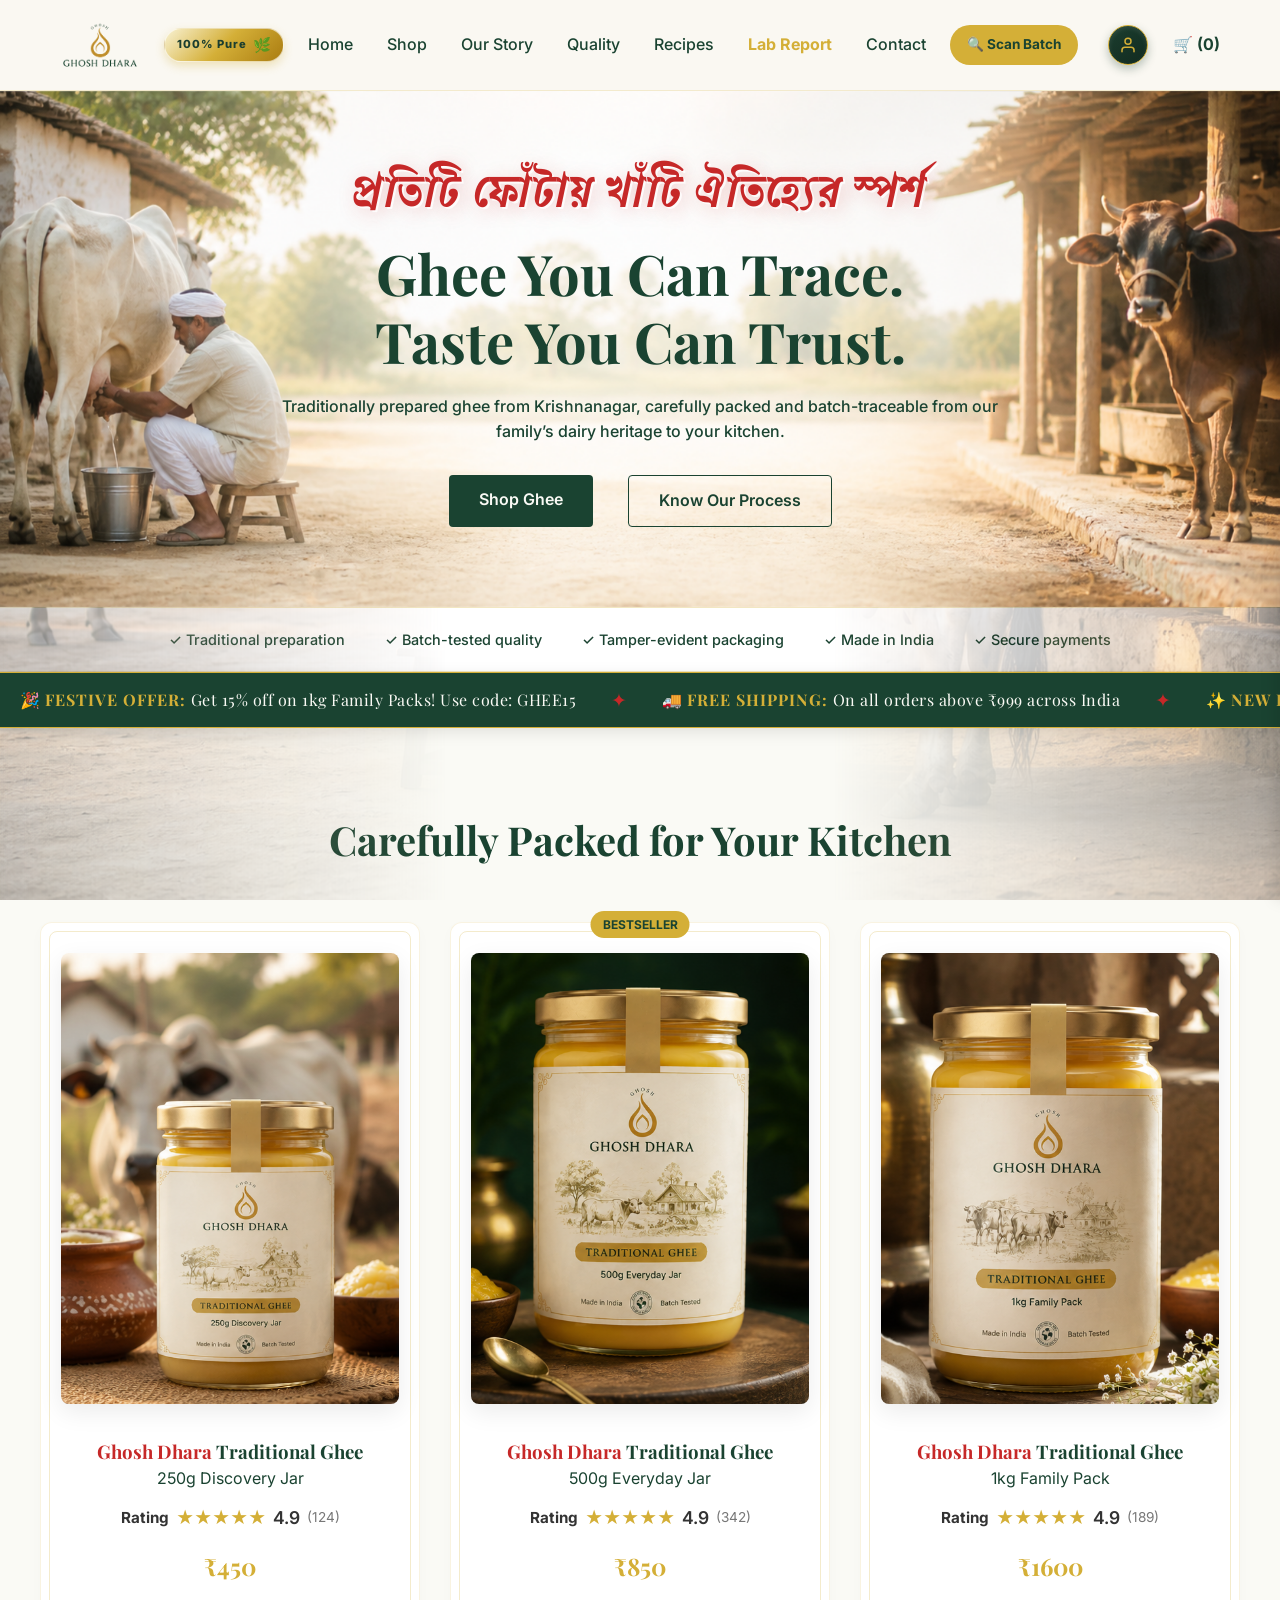
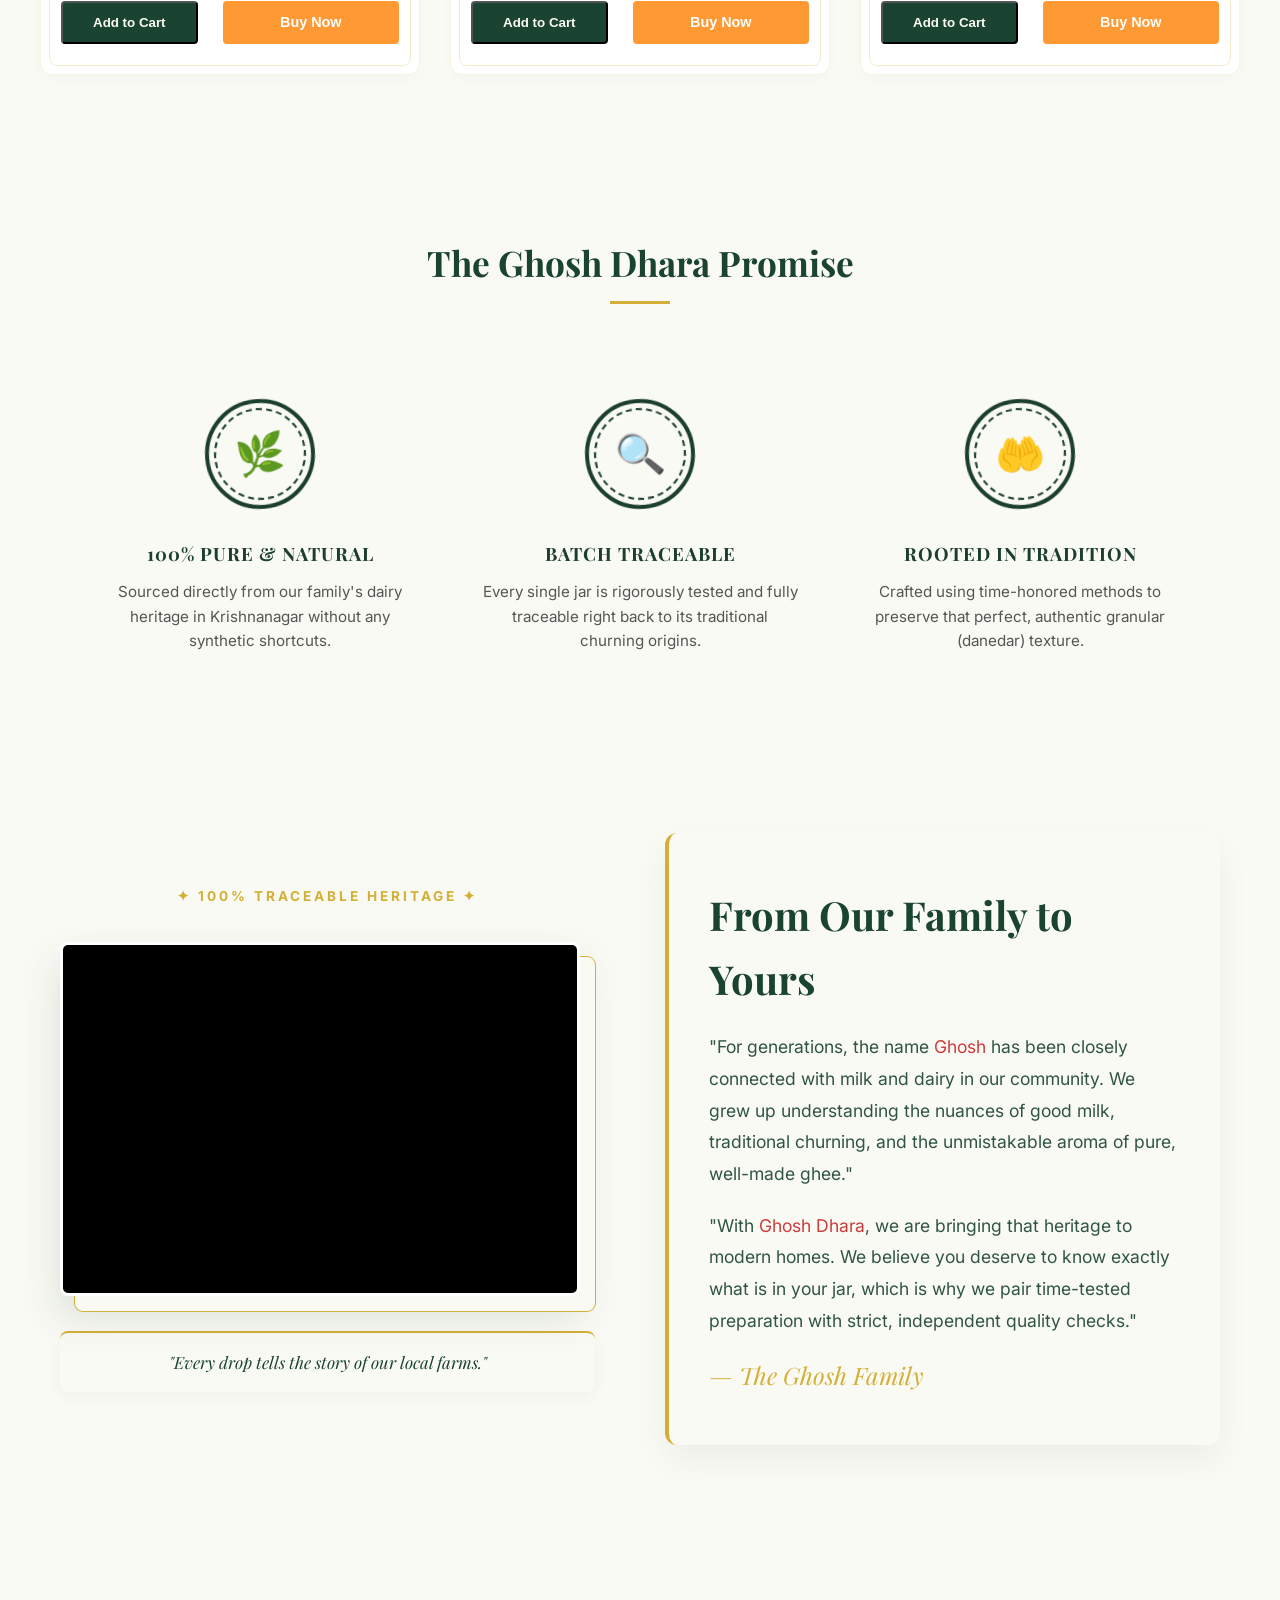
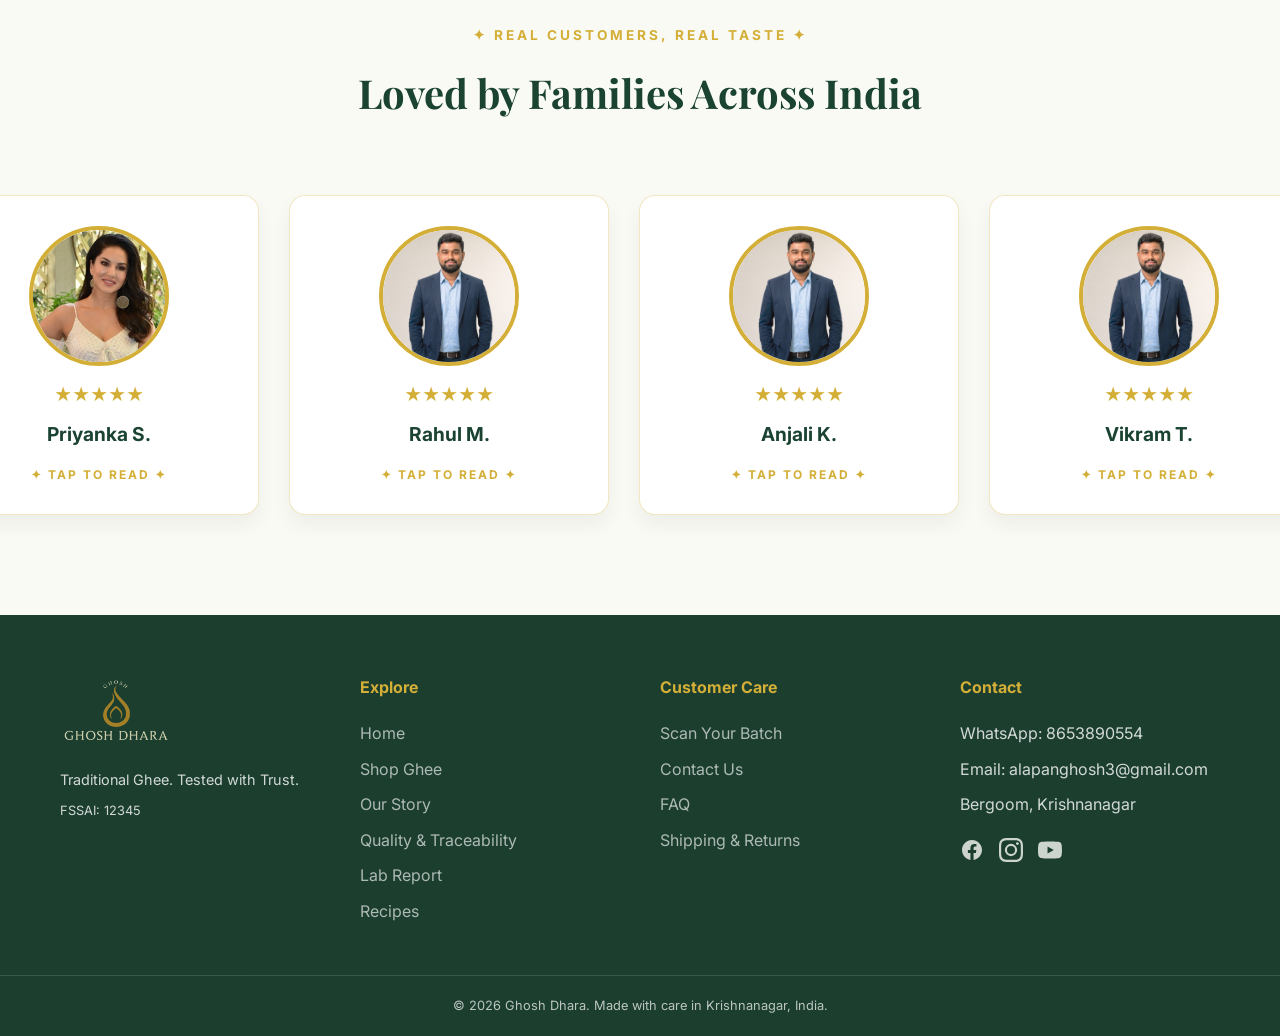
==== commit 89ba1d28: "Update index.html" ====
--- a/index.html
+++ b/index.html
@@ -194,7 +194,7 @@
                 </div>
                 <div class="price font-serif">₹450</div>
                 <div class="product-actions">
-                    <button class="btn-add-cart" onclick="addToCart('250g Discovery Jar', 450)">Add to Cart</button>
+                    <button class="btn-primary" onclick="addToCart('250g Discovery Jar', 450, '250ml.png')">Add to Cart</button>
                     <button class="btn-buy-now" onclick="buyNow('250g Discovery Jar')">Buy Now</button>
                 </div>
             </div>
@@ -215,7 +215,7 @@
                 </div>
                 <div class="price font-serif">₹850</div>
                 <div class="product-actions">
-                    <button class="btn-add-cart" onclick="addToCart('500g Everyday Jar', 850)">Add to Cart</button>
+                   <button class="btn-primary" onclick="addToCart('500g Everyday Jar', 850, '500ml.png')">Add to Cart</button>
                     <button class="btn-buy-now" onclick="buyNow('500g Everyday Jar')">Buy Now</button>
                 </div>
             </div>
@@ -235,7 +235,7 @@
 
                 <div class="price font-serif">₹1600</div>
                 <div class="product-actions">
-                    <button class="btn-add-cart" onclick="addToCart('1kg Family Pack', 1600)">Add to Cart</button>
+                    <button class="btn-primary" onclick="addToCart('1kg Family Pack', 1600, '1kg.png')">Add to Cart</button>
                     <button class="btn-buy-now" onclick="buyNow('1kg Family Pack')">Buy Now</button>
                 </div>
             </div>
@@ -572,4 +572,4 @@
     </div>
 
 </body>
-</html>+</html>
--- a/style.css
+++ b/style.css
@@ -2049,12 +2049,6 @@
   }
 }
 
-
-
-
-/* =========================================================
-   PREMIUM ACCOUNT LOGIN ICON
-========================================================= */
 /* =========================================================
    1. THE PREMIUM ACCOUNT ICON (Fixes Oval & Redesigns)
 ========================================================= */
@@ -2160,7 +2154,7 @@
     
     /* THE POSITION FIX: Increased from 28% to 35% to push it away from the brand logo */
     position: absolute !important;
-    left: 35% !important; 
+    left: 32% !important; 
     top: 50% !important;
     transform: translate(-50%, -50%) !important;
     
@@ -2188,4 +2182,35 @@
     text-align: center !important;
     line-height: 1.1 !important; /* Keeps the two lines tight together */
   }
-}+}
+
+
+
+/* =========================================================
+   THE ULTIMATE HEADER LOCK & HERO PROTECTOR
+========================================================= */
+body, html {
+  margin: 0 !important;
+}
+
+header, .main-header {
+  /* 'fixed' locks the header to the physical screen, ignoring all HTML spacing */
+  position: fixed !important; 
+  top: 0 !important; 
+  left: 0 !important;
+  width: 100% !important;
+  margin: 0 !important;
+  z-index: 9999 !important;
+  background-color: #FAF8F2 !important; /* Ensures the ivory background stays solid */
+}
+
+/* 
+   Since 'fixed' pulls the header out of the normal layout, 
+   this adds a physical "bumper" to the top of the page. 
+   It ensures your Hero section and red text start exactly 
+   WHERE the header ends, preventing any overlapping!
+*/
+
+body {
+  padding-top: 65px !important; 
+}
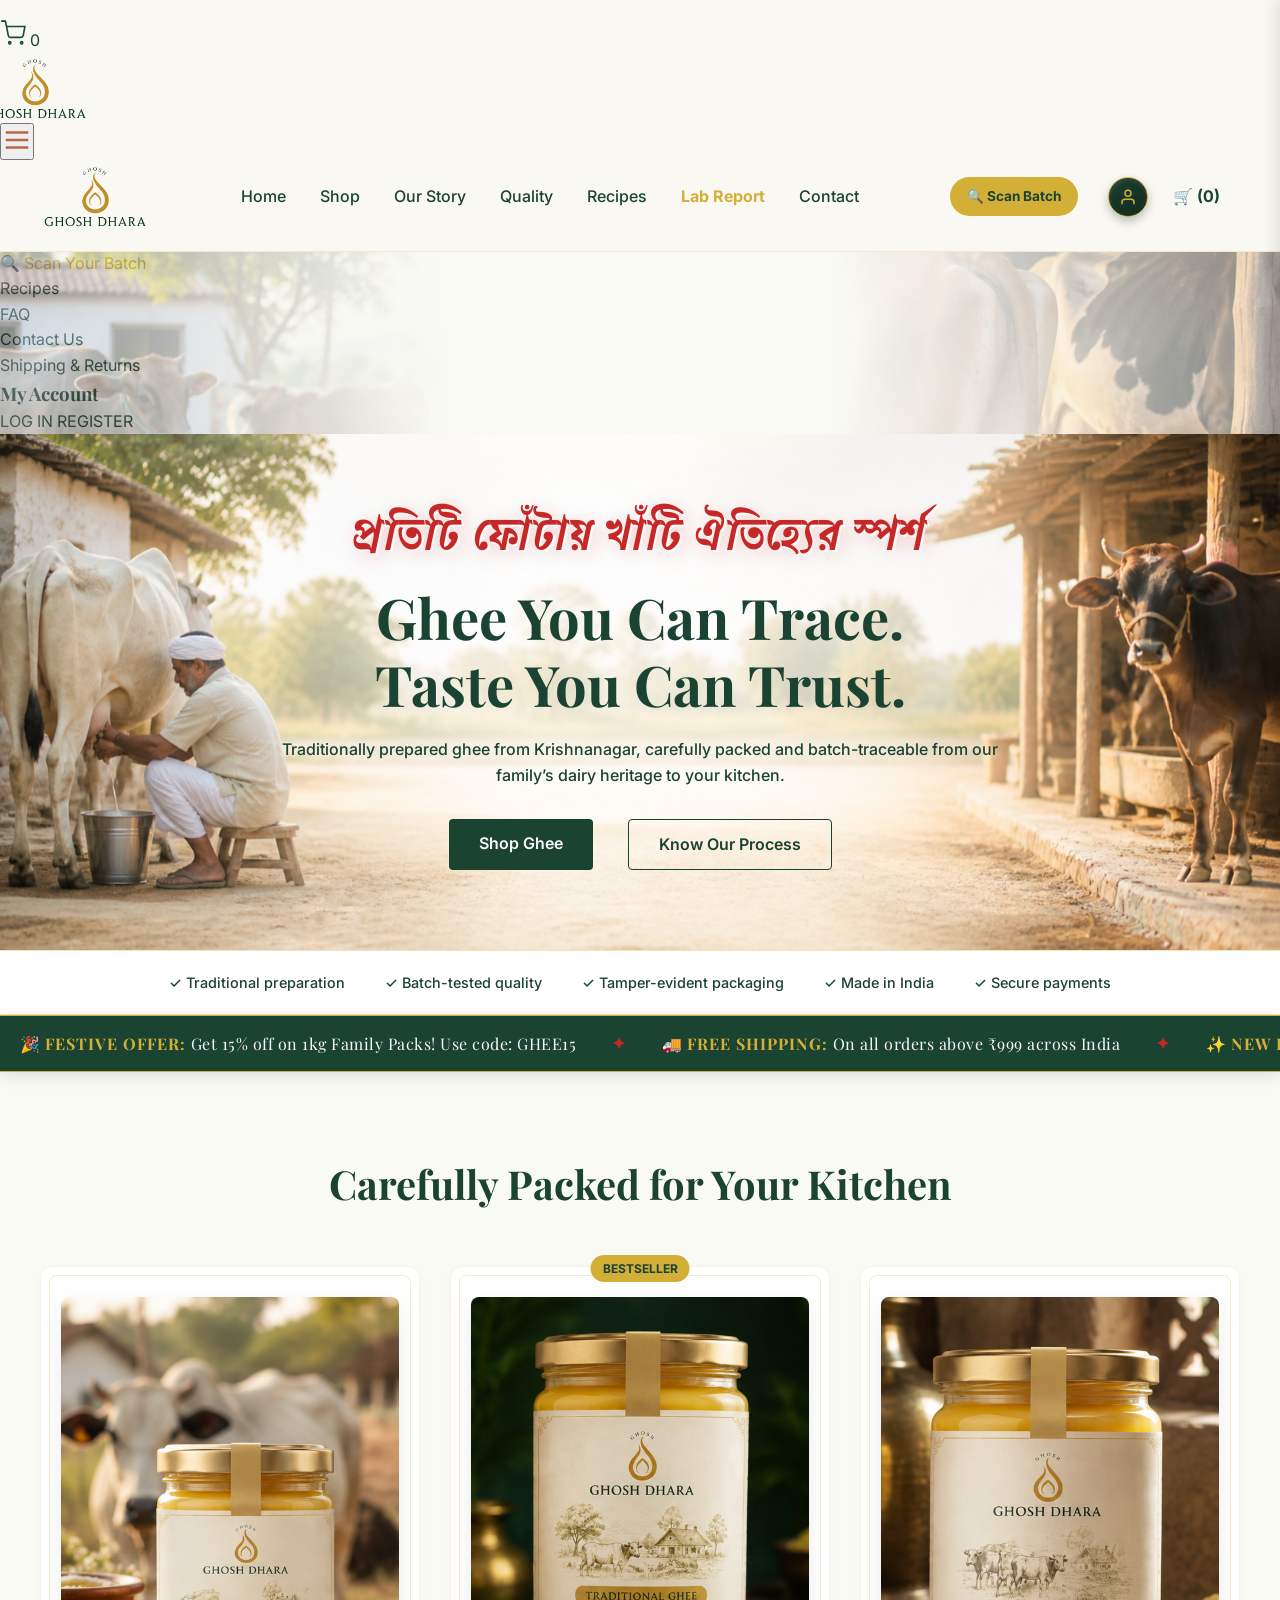
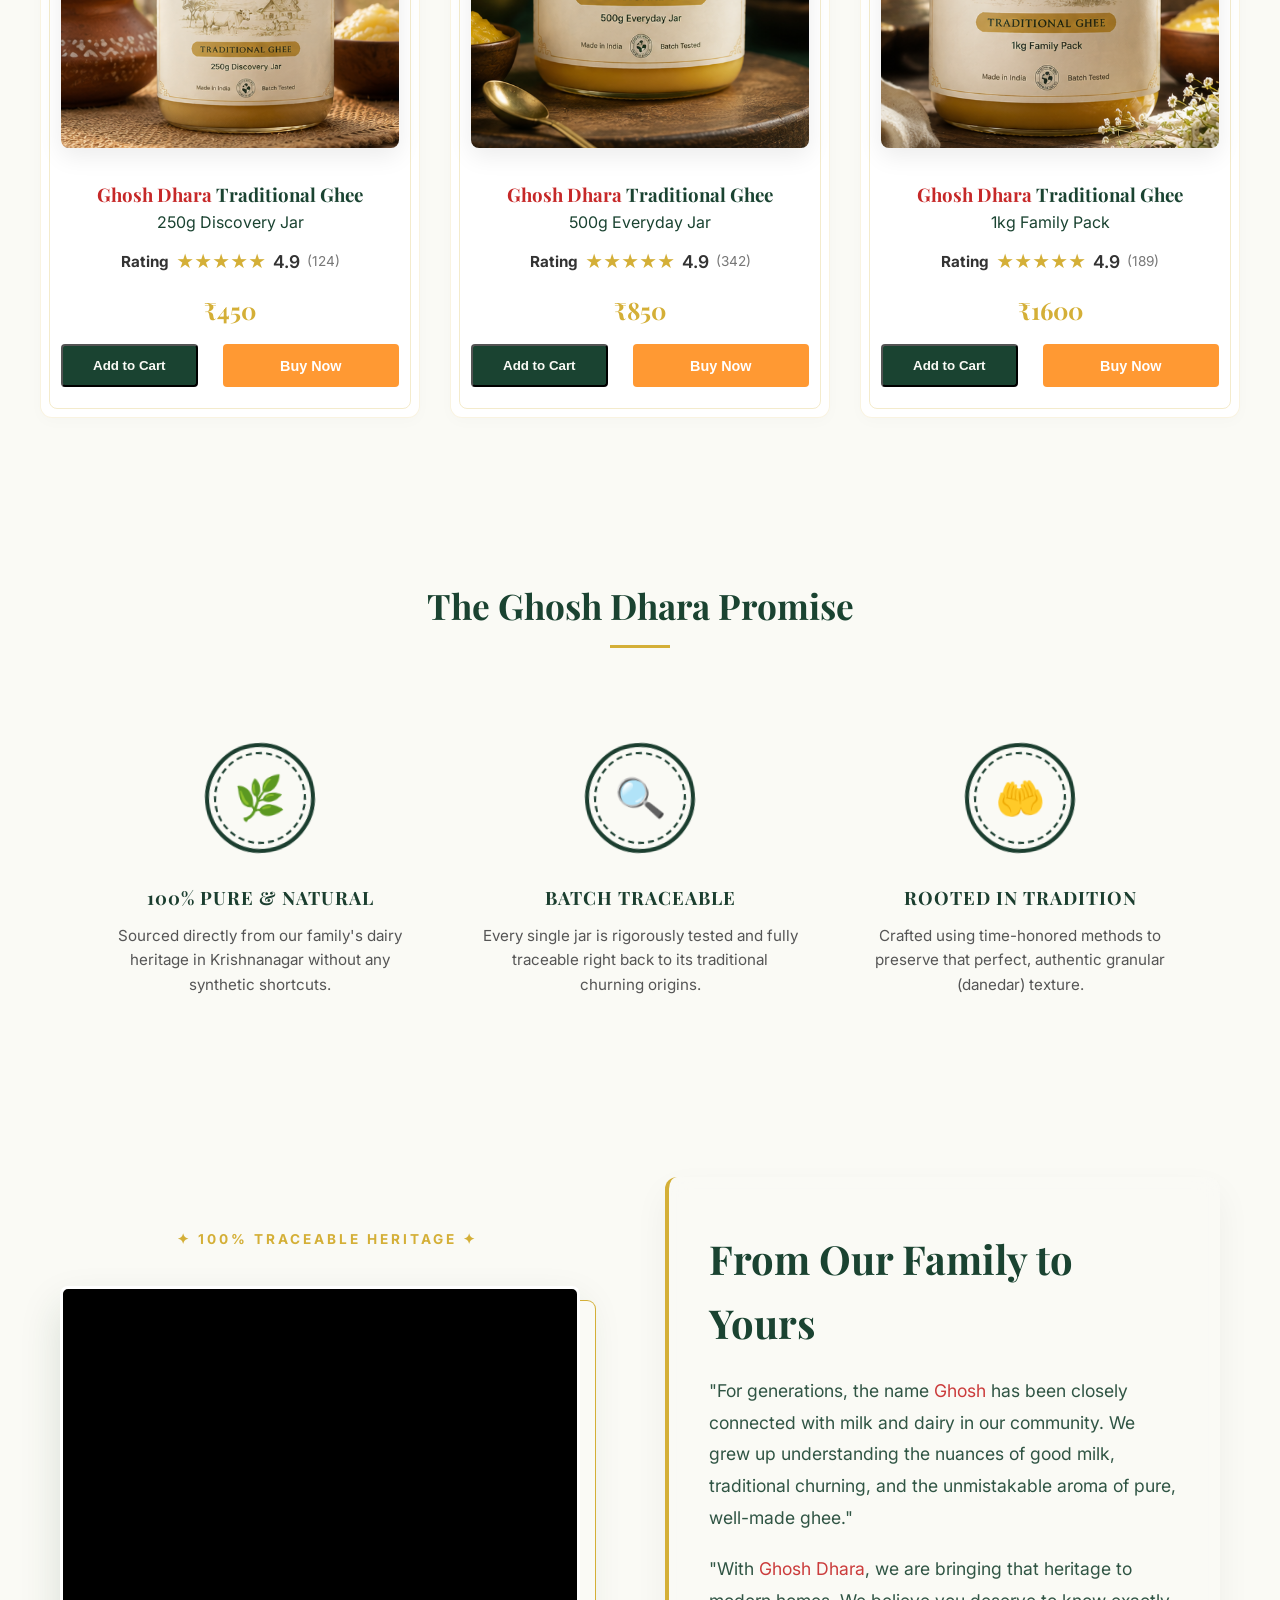
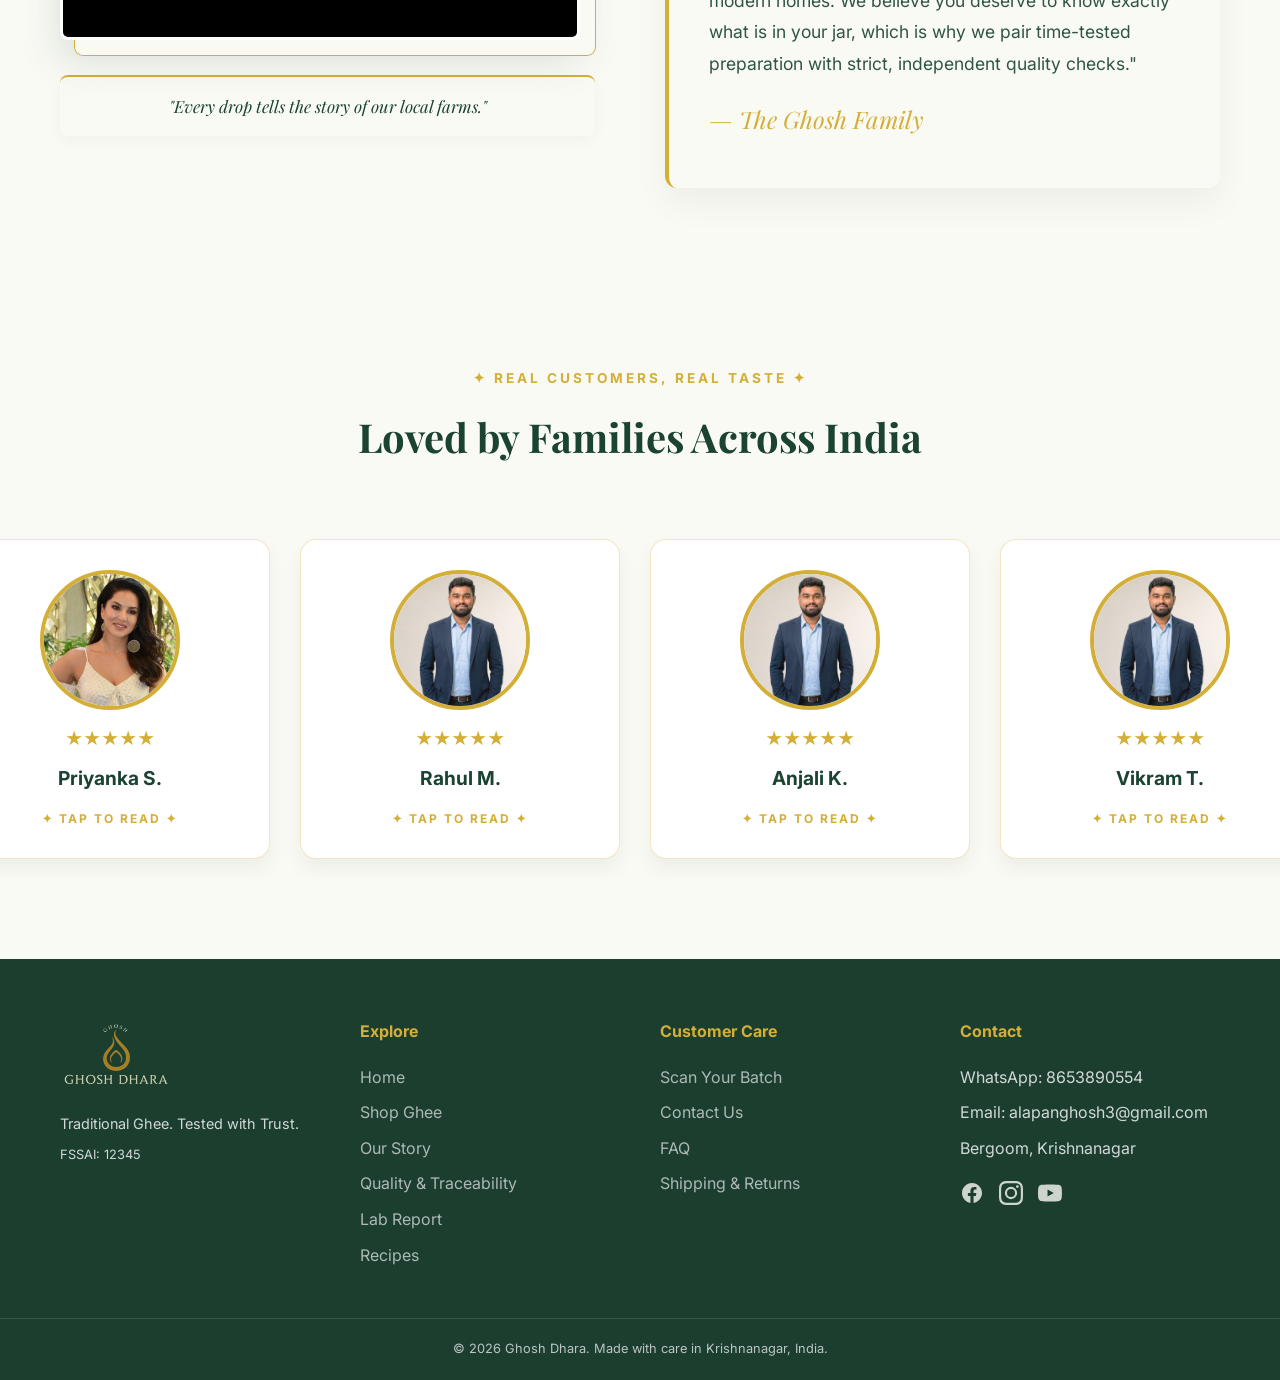
==== commit 8dc979a3: "Update index.html" ====
--- a/index.html
+++ b/index.html
@@ -55,69 +55,113 @@
     <!-- Your existing header starts here... -->`
 
     <!-- HEADER -->
-   <header>
-        <div class="container header-inner">
+  <header>
+    <!-- ========================================================= -->
+    <!-- 1. MOBILE HEADER (Clean Layout: Cart, Logo, Menu)         -->
+    <!-- ========================================================= -->
+    <div class="mobile-header-layout">
+        
+        <!-- LEFT: Cart Icon -->
+        <div class="mobile-header-left">
+            <!-- Note: Removed 'cart-icon-btn' here so JS only updates the badge number, keeping the SVG safe -->
+            <a href="#" class="mobile-cart-btn" onclick="window.openCart(); return false;" aria-label="Open Cart">
+                <svg viewBox="0 0 24 24" width="26" height="26" fill="none" stroke="#174B37" stroke-width="1.5">
+                    <circle cx="9" cy="21" r="1"></circle><circle cx="20" cy="21" r="1"></circle>
+                    <path d="M1 1h4l2.68 13.39a2 2 0 0 0 2 1.61h9.72a2 2 0 0 0 2-1.61L23 6H6"></path>
+                </svg>
+                <!-- This span is targeted by your JS to update just the number -->
+                <span class="cart-count">0</span>
+            </a>
+        </div>
+
+        <!-- CENTER: Brand Logo -->
+        <div class="mobile-header-center">
             <a href="index.html" class="logo">
-                <!-- Replace 'logo.png' with the actual file name of your logo -->
-                <img src="Logo.png" alt="Ghosh Family Ghee Logo" class="brand-logo-img">
+                <img src="Logo.png" alt="Ghosh Dhara Logo" class="brand-logo-img">
             </a>
-
-
-            <!-- PREMIUM MOBILE TRUST BADGE -->
-<!-- PREMIUM COMPACT TRUST BADGE (MOBILE ONLY) -->
-<div class="mobile-trust-badge">
-    <svg viewBox="0 0 24 24" fill="none" stroke="currentColor" stroke-width="2" stroke-linecap="round" stroke-linejoin="round">
-        <path d="M12 22s8-4 8-10V5l-8-3-8 3v7c0 6 8 10 8 10z"></path>
-        <path d="M9 12l2 2 4-4"></path>
-    </svg>
-    <span>CHEMICAL<br>FREE</span>
+        </div>
+
+        <!-- RIGHT: Hamburger Menu -->
+        <div class="mobile-header-right">
+            <button id="mobileMenuBtn" class="hamburger-btn" aria-label="Open Menu">
+                <svg viewBox="0 0 24 24" width="30" height="30" fill="none" stroke="#B86745" stroke-width="2">
+                    <path d="M3 12h18M3 6h18M3 18h18"></path>
+                </svg>
+            </button>
+        </div>
+    </div>
+
+    <!-- ========================================================= -->
+    <!-- 2. DESKTOP HEADER (Automatically hidden on mobile via CSS)-->
+    <!-- ========================================================= -->
+    <div class="container header-inner desktop-nav-only">
+        
+        <!-- Desktop Logo -->
+        <a href="index.html" class="logo">
+            <img src="Logo.png" alt="Ghosh Family Ghee Logo" class="brand-logo-img">
+        </a>
+        
+        <!-- Desktop Nav -->
+        <nav class="nav-links">
+            <a href="index.html">Home</a>
+            <a href="shop.html">Shop</a>
+            <a href="story.html">Our Story</a>
+            <a href="traceability.html">Quality</a>
+            <a href="recipes.html">Recipes</a>
+            <a href="lab-report.html" style="color: #D4AF37; font-weight: 700;">Lab Report</a>
+            <a href="contact.html">Contact</a>
+        </nav>
+        
+        <!-- Desktop Utilities: Scan, Account Login & Cart -->
+        <div style="display: flex; align-items: center; gap: 20px;">
+            <a href="scan.html" class="header-scan-btn">🔍 Scan Batch</a>
+            
+            <!-- PREMIUM ACCOUNT LOGIN ICON -->
+            <a href="login.html" class="header-account-btn" aria-label="Sign In or Register">
+                <svg viewBox="0 0 24 24" fill="none" stroke="currentColor" stroke-width="2" stroke-linecap="round" stroke-linejoin="round" style="width: 24px; height: 24px;">
+                    <path d="M20 21v-2a4 4 0 0 0-4-4H8a4 4 0 0 0-4 4v2"></path>
+                    <circle cx="12" cy="7" r="4"></circle>
+                </svg>
+            </a>
+            
+            <!-- Desktop Cart Icon (Using the exact class your JS looks for) -->
+            <a href="#" class="cart-icon-btn text-brand-green" onclick="window.openCart(); return false;" style="font-weight: bold; text-decoration: none;">🛒 (0)</a>
+        </div>
+    </div>
+</header>
+
+<!-- ========================================================= -->
+<!-- 3. PREMIUM MOBILE SLIDE-OUT DRAWER                        -->
+<!-- ========================================================= -->
+<div id="mobileNavOverlay" class="mobile-nav-overlay"></div>
+<div id="mobileNavDrawer" class="mobile-nav-drawer">
+    
+    <!-- Drawer Header (Logo & Close Button) -->
+    <div class="mobile-nav-header">
+        <img src="Logo.png" alt="Ghosh Dhara" style="max-width: 80px;">
+        <button id="closeMobileNav" class="close-nav-btn">&times;</button>
+    </div>
+    
+    <!-- Animated Nav Links (Merged from your old mobile menu) -->
+    <ul class="mobile-nav-links">
+        <li><a href="index.html">Home</a></li>
+        <li><a href="shop.html">Shop Ghee</a></li>
+        <li><a href="story.html">Our Story</a></li>
+        <li><a href="traceability.html">Quality & Traceability</a></li>
+        <li><a href="scan.html" style="color: #D9B12D;">🔍 Scan Your Batch</a></li>
+        <li><a href="recipes.html">Recipes</a></li>
+        <li><a href="faq.html">FAQ</a></li>
+        <li><a href="contact.html">Contact Us</a></li>
+        <li><a href="shipping-returns.html">Shipping & Returns</a></li>
+    </ul>
+
+    <!-- Beautiful Account Section at bottom of drawer -->
+    <div class="mobile-account-section">
+        <h3>My Account</h3>
+        <a href="login.html" class="btn-mobile-login">LOG IN</a>
+        <a href="register.html" class="btn-mobile-register">REGISTER</a>
+    </div>
 </div>
-
-            <!-- PREMIUM MOBILE CENTER SEAL -->
-<div class="mobile-center-seal">
-    <span class="seal-text">100% Pure</span>
-    <span class="seal-icon">🌿</span>
-</div>
-            
-            <!-- Desktop Nav -->
-            <nav class="nav-links">
-                <a href="index.html">Home</a>
-                <a href="shop.html">Shop</a>
-                <a href="story.html">Our Story</a>
-                <a href="traceability.html">Quality</a>
-                <a href="recipes.html">Recipes</a>
-                <a href="lab-report.html" style="color: #D4AF37; font-weight: 700;">Lab Report</a>
-                <a href="contact.html">Contact</a>
-            </nav>
-            
-            <!-- Utilities: Scan, Cart & Mobile Menu -->
-            <div style="display: flex; align-items: center; gap: 20px;">
-                <a href="scan.html" class="header-scan-btn">🔍 Scan Batch</a>
-                <!-- PREMIUM ACCOUNT LOGIN ICON -->
-<a href="login.html" class="header-account-btn" aria-label="Sign In or Register">
-    <svg viewBox="0 0 24 24" fill="none" stroke="currentColor" stroke-width="2" stroke-linecap="round" stroke-linejoin="round">
-        <path d="M20 21v-2a4 4 0 0 0-4-4H8a4 4 0 0 0-4 4v2"></path>
-        <circle cx="12" cy="7" r="4"></circle>
-    </svg>
-</a>
-                <a href="#" class="cart-icon-btn text-brand-green" style="font-weight: bold;">🛒 (0)</a>
-                <button id="mobileMenuBtn" class="mobile-menu-btn">☰</button>
-            </div>
-        </div>
-
-        <!-- Mobile Nav (Hidden on Desktop) -->
-        <div id="mobileNav" class="mobile-nav">
-            <a href="index.html">Home</a>
-            <a href="shop.html">Shop Ghee</a>
-            <a href="story.html">Our Story</a>
-            <a href="traceability.html">Quality & Traceability</a>
-            <a href="scan.html" style="color: var(--brand-gold);">🔍 Scan Your Batch</a>
-            <a href="recipes.html">Recipes</a>
-            <a href="faq.html">FAQ</a>
-            <a href="contact.html">Contact Us</a>
-            <a href="shipping-returns.html">Shipping & Returns</a>
-        </div>
-    </header>
 
   
 
--- a/style.css
+++ b/style.css
@@ -2214,3 +2214,62 @@
 body {
   padding-top: 65px !important; 
 }
+
+
+/* =========================================================
+   DESKTOP LOGO ADJUSTMENT (Size Increase & Left Shift)
+========================================================= */
+@media (min-width: 769px) {
+  header .logo img, 
+  header .brand-logo-img,
+  header .brand-logo img {
+    /* 1. Increase the size (Previous size was around 90px) */
+    max-width: 110px !important; 
+    height: auto !important;
+    
+    /* 2. Pull the logo towards the left edge */
+    margin-left: -20px !important; 
+  }
+}
+
+
+/* =========================================================
+   ACTIVE NAVIGATION LINK (Current Page Indicator)
+========================================================= */
+a.active-nav {
+    color: #D4AF37 !important; /* Premium Gold text */
+    font-weight: 700 !important;
+    position: relative !important;
+}
+
+/* The elegant gold underline */
+a.active-nav::after {
+    content: '';
+    position: absolute;
+    bottom: -6px; /* Pushes the line slightly below the text */
+    left: 0;
+    width: 100%;
+    height: 2px;
+    background-color: #D4AF37; 
+    border-radius: 2px;
+}
+
+
+
+
+/* =========================================================
+   CART DRAWER Z-INDEX FIX (Forces Cart OVER the Header)
+========================================================= */
+#cartOverlay {
+    /* Puts the dark background just above the header (which is 9999) */
+    z-index: 99998 !important; 
+}
+
+#cartDrawer, .cart-drawer, .cart-modal {
+    /* Puts the actual cart drawer above absolutely everything */
+    z-index: 99999 !important; 
+    
+    /* Ensures the cart physically touches the top of the browser */
+    top: 0 !important; 
+    margin-top: 0 !important;
+}
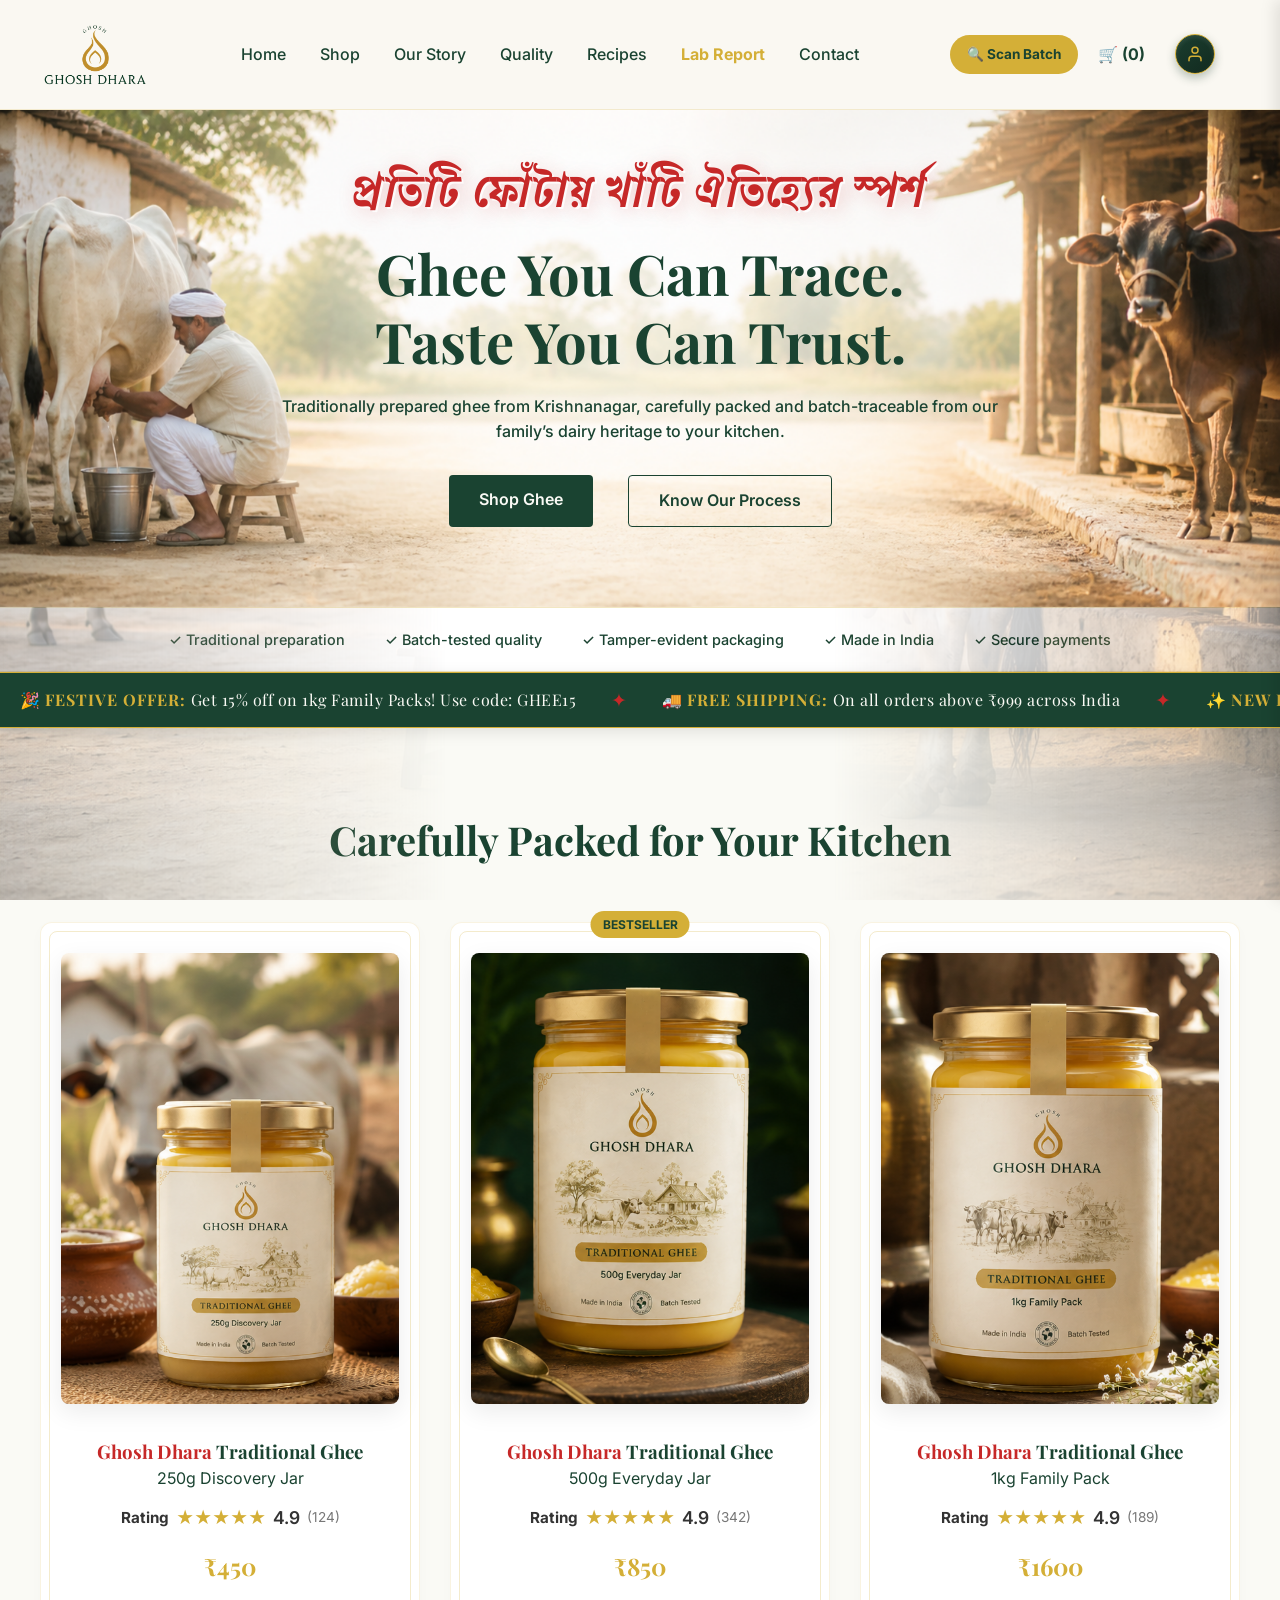
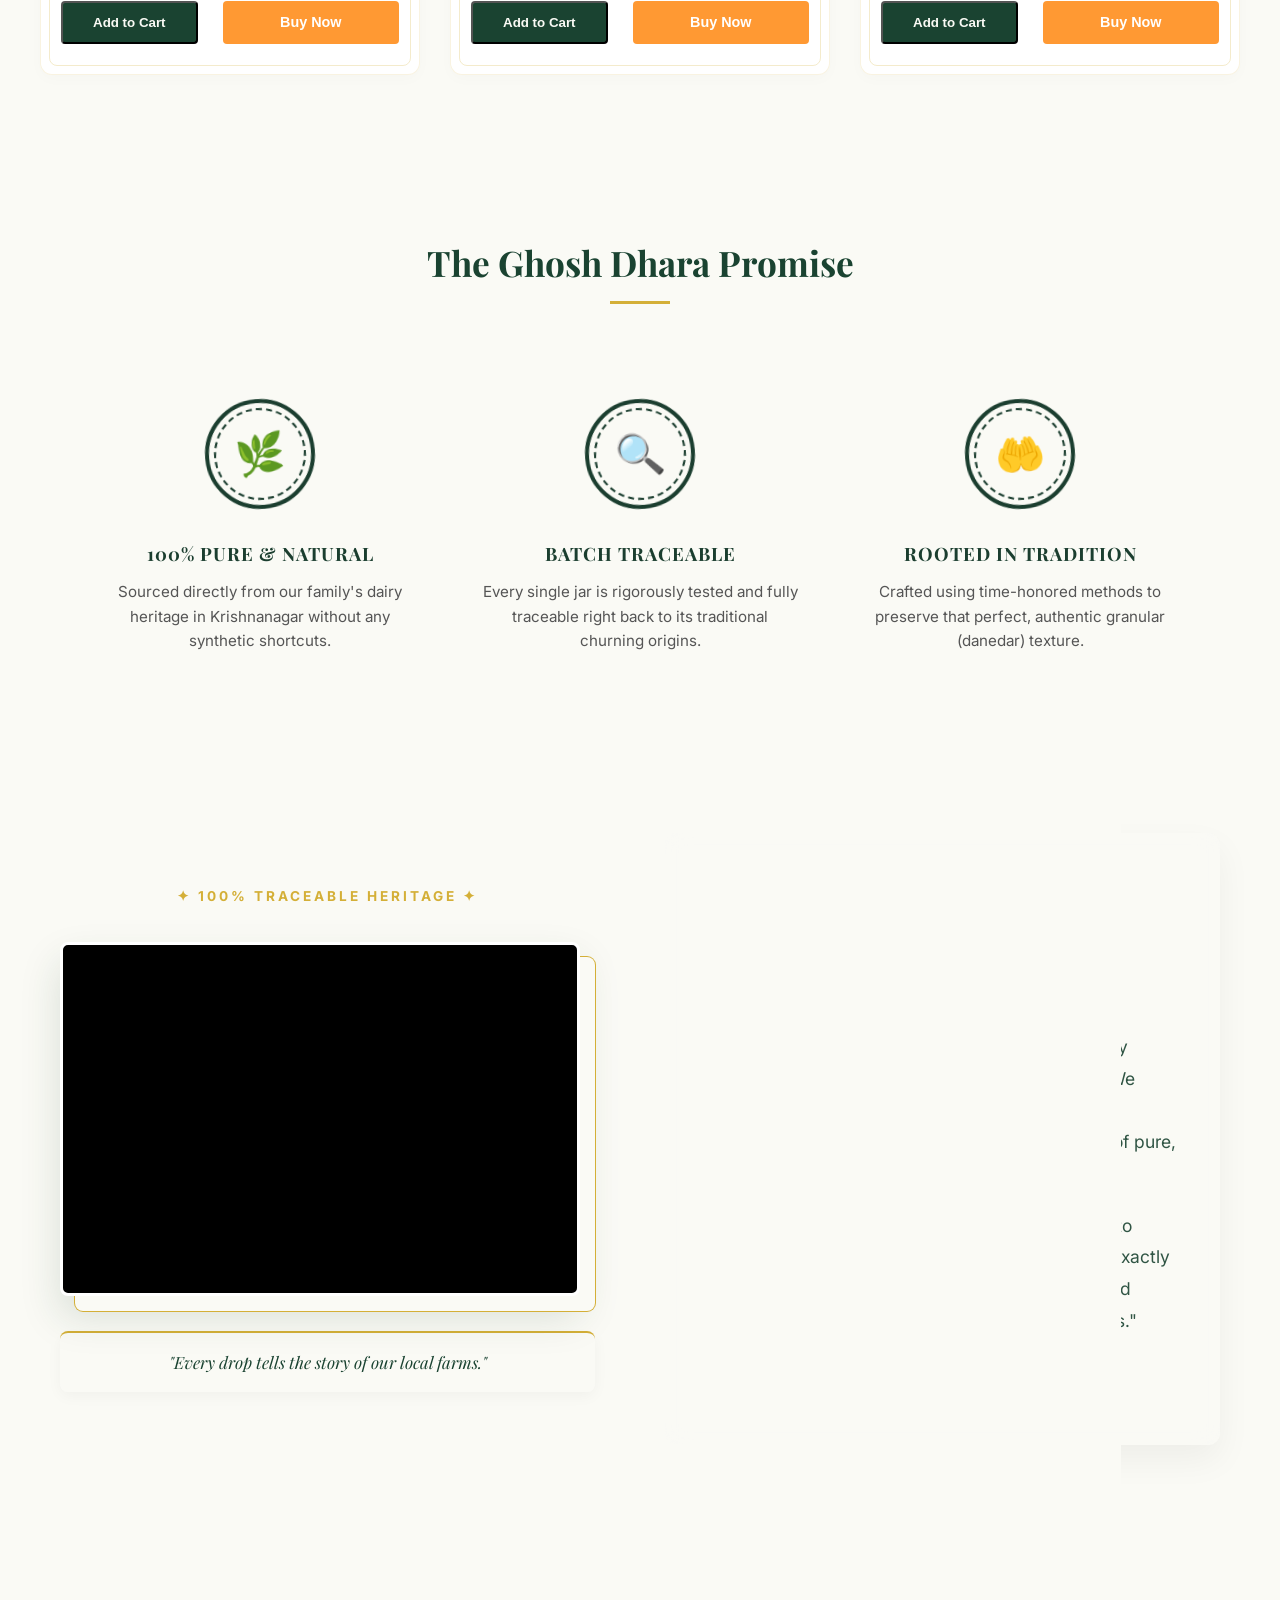
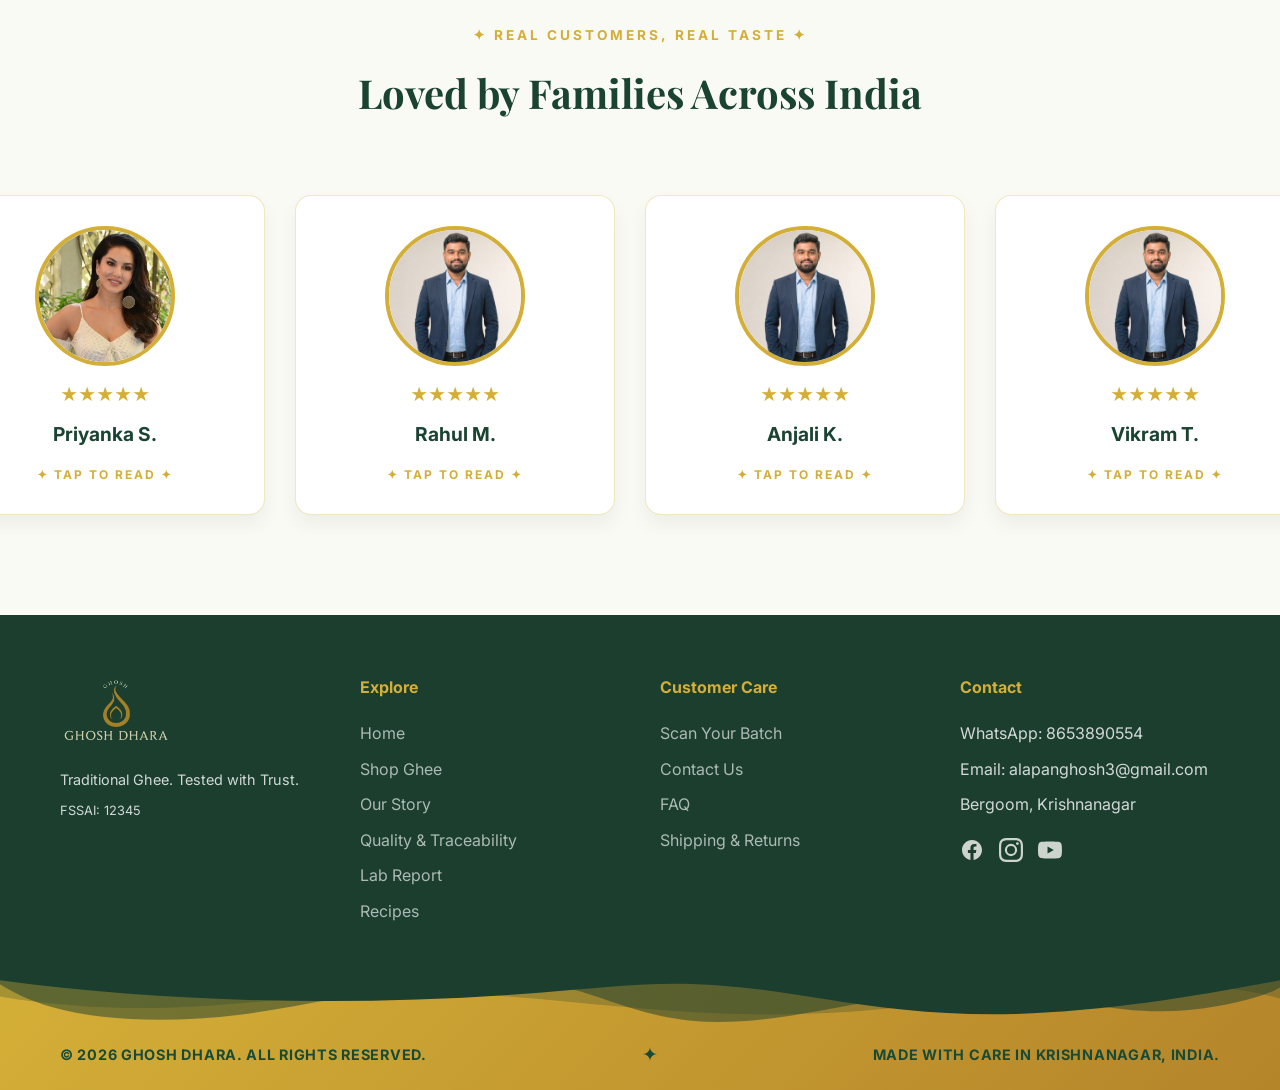
==== commit 5043ba69: "Update index.html" ====
--- a/index.html
+++ b/index.html
@@ -113,10 +113,15 @@
         </nav>
         
         <!-- Desktop Utilities: Scan, Account Login & Cart -->
+        <!-- Desktop Utilities: Scan, Cart & Account Login -->
         <div style="display: flex; align-items: center; gap: 20px;">
+            
             <a href="scan.html" class="header-scan-btn">🔍 Scan Batch</a>
             
-            <!-- PREMIUM ACCOUNT LOGIN ICON -->
+            <!-- Desktop Cart Icon (Moved BEFORE the account icon) -->
+            <a href="#" class="cart-icon-btn text-brand-green" onclick="window.openCart(); return false;" style="font-weight: bold; text-decoration: none;">🛒 (0)</a>
+            
+            <!-- PREMIUM ACCOUNT LOGIN ICON (Now at the absolute far right!) -->
             <a href="login.html" class="header-account-btn" aria-label="Sign In or Register">
                 <svg viewBox="0 0 24 24" fill="none" stroke="currentColor" stroke-width="2" stroke-linecap="round" stroke-linejoin="round" style="width: 24px; height: 24px;">
                     <path d="M20 21v-2a4 4 0 0 0-4-4H8a4 4 0 0 0-4 4v2"></path>
@@ -124,8 +129,6 @@
                 </svg>
             </a>
             
-            <!-- Desktop Cart Icon (Using the exact class your JS looks for) -->
-            <a href="#" class="cart-icon-btn text-brand-green" onclick="window.openCart(); return false;" style="font-weight: bold; text-decoration: none;">🛒 (0)</a>
         </div>
     </div>
 </header>
@@ -566,9 +569,40 @@
                 </div>
             </div>
         </div>
-        <div style="text-align: center; border-top: 1px solid rgba(250,250,245,0.2); padding-top: 20px; font-size: 0.8rem; opacity: 0.7;">
-            © 2026 Ghosh Dhara</span>. Made with care in Krishnanagar, India.
-        </div>
+
+        <!-- ========================================================= -->
+    <!-- PREMIUM COPYRIGHT SECTION (Flowing Liquid Shape Divider)  -->
+<!-- ========================================================= -->
+    <!-- PREMIUM COPYRIGHT SECTION (Layered Liquid Pour Edition)   -->
+    <!-- ========================================================= -->
+    <div class="premium-footer-bottom">
+        
+        <!-- The Multi-Layered Flowing Divider -->
+        <div class="footer-shape-divider">
+            <svg xmlns="http://www.w3.org/2000/svg" viewBox="0 0 1200 120" preserveAspectRatio="none">
+                <!-- Layer 1 (Lightest) -->
+                <path d="M0,0 V46.29c47.79,22.2,103.59,32.17,158,28,70.36-5.37,136.33-33.31,206.8-37.5C438.64,32.43,512.34,53.67,583,72.05c69.27,18,138.3,24.88,209.4,13.08,36.15-6,69.85-17.84,104.45-29.34C989.49,25,1113-14.29,1200,52.47V0Z" opacity=".25" fill="#1B3E2F"></path>
+                <!-- Layer 2 (Medium) -->
+                <path d="M0,0 V15.81C13,36.92,27.64,56.86,47.69,72.05,99.41,111.27,165,111,224.58,91.58c31.15-10.15,60.09-26.07,89.67-39.8,40.92-19,84.73-46,130.83-49.67,36.26-2.85,70.9,9.42,98.6,31.56,31.77,25.39,62.32,62,103.63,73,40.44,10.79,81.35-6.69,119.13-24.28s75.16-39,116.92-43.05c59.73-5.85,113.28,22.88,168.9,38.84,30.2,8.66,59,6.17,87.09-7.5,22.43-10.89,48-26.93,60.65-49.24V0Z" opacity=".5" fill="#1B3E2F"></path>
+                <!-- Layer 3 (Solid Base) -->
+                <path d="M0,0 V5.63C149.93,59,314.09,71.32,475.83,42.57c43-7.64,84.23-20.12,127.61-26.46,59-8.63,112.48,12.24,165.56,35.4C827.93,77.22,886,95.24,951.2,90c86.53-7,172.46-45.71,248.8-84.81V0Z" fill="#1B3E2F"></path>
+            </svg>
+        </div>
+
+        <div class="container footer-bottom-inner">
+            <div class="copyright-text">
+                &copy; 2026 Ghosh Dhara. All Rights Reserved.
+            </div>
+            <div class="footer-decorative-icon">
+                ✦
+            </div>
+            <div class="made-with-care">
+                Made with care in Krishnanagar, India.
+            </div>
+        </div>
+    </div>
+
+
     </footer>
 
 
--- a/style.css
+++ b/style.css
@@ -2273,3 +2273,363 @@
     top: 0 !important; 
     margin-top: 0 !important;
 }
+
+
+
+
+
+/* =========================================================
+   MOBILE HEADER REDESIGN (Clean, Elegant & Animated)
+========================================================= */
+
+/* 1. Hide the mobile drawer and new header on desktop screens */
+.mobile-header-layout, .mobile-nav-drawer, .mobile-nav-overlay {
+    display: none;
+}
+
+@media (max-width: 768px) {
+    /* 2. Hide desktop elements to keep mobile clean */
+    .desktop-nav-only {
+        display: none !important;
+    }
+
+    /* 3. The Perfect Left/Center/Right Layout (Updated for Signature Brand Colors) */
+    /* 3. The Perfect Left/Center/Right Layout (Slim & Blended Background) */
+    .mobile-header-layout {
+        display: flex;
+        justify-content: space-between;
+        align-items: center;
+        width: 100%;
+        
+        /* REDUCED: Tightened from 15px to 8px to remove the excess vertical free space */
+        padding: 8px 20px; 
+        
+        /* UPDATED: Changed from deep cream to pure white to seamlessly match the kitchen section */
+        background: #FFFFFF; 
+        
+        border-bottom: none; 
+    }
+    
+    .mobile-header-left, .mobile-header-right {
+        flex: 1; 
+        display: flex;
+        align-items: center;
+    }
+    .mobile-header-left { justify-content: flex-start; }
+    .mobile-header-right { justify-content: flex-end; }
+    .mobile-header-center { flex: 2; display: flex; justify-content: center; }
+    
+    .mobile-header-center img {
+        /* ADJUSTED: Scaled down slightly from 95px to 85px to perfectly fit the new, slimmer header */
+        max-width: 85px; 
+        height: auto;
+    }
+
+
+    
+
+    /* 4. Mobile Cart Icon Styling */
+    .mobile-cart-btn {
+        position: relative;
+        text-decoration: none;
+        display: inline-flex;
+    }
+    .mobile-cart-btn .cart-count {
+        position: absolute;
+        top: -5px;
+        right: -8px;
+        background: #D9B12D; /* Gold */
+        color: #fff;
+        font-size: 11px;
+        font-weight: 700;
+        width: 18px;
+        height: 18px;
+        display: flex;
+        align-items: center;
+        justify-content: center;
+        border-radius: 50%;
+    }
+
+    /* 5. Hamburger Button Styling */
+    .hamburger-btn {
+        background: none;
+        border: none;
+        padding: 0;
+        cursor: pointer;
+    }
+
+    /* =========================================================
+       PREMIUM SLIDE-OUT DRAWER ANIMATIONS
+    ========================================================= */
+    .mobile-nav-overlay {
+        display: block;
+        position: fixed;
+        top: 0; left: 0; width: 100%; height: 100%;
+        background: rgba(0,0,0,0.6);
+        z-index: 99990;
+        opacity: 0;
+        visibility: hidden;
+        transition: all 0.4s ease;
+    }
+    .mobile-nav-overlay.active {
+        opacity: 1;
+        visibility: visible;
+    }
+
+.mobile-nav-drawer {
+        display: flex;
+        flex-direction: column;
+        position: fixed;
+        
+        /* 1. ANCHOR TO TOP AND BOTTOM */
+        top: 0;
+        bottom: 0; 
+        
+        right: -100%; 
+        width: 85%;
+        max-width: 380px;
+        
+        /* 2. THE FIX: Use 100% instead of 100vh */
+        height: 100%; 
+        
+        background: #FAF8F2; 
+        z-index: 99995;
+        transition: right 0.5s cubic-bezier(0.4, 0, 0.2, 1);
+        box-shadow: -10px 0 30px rgba(0,0,0,0.15);
+        
+        /* Adding a little extra bottom padding so the last button isn't hugging the screen edge */
+        padding: 25px 30px 40px 30px; 
+        
+        box-sizing: border-box; 
+        overflow-y: auto; 
+        -webkit-overflow-scrolling: touch; 
+    }
+    .mobile-nav-drawer.active {
+        right: 0; /* Slides in */
+    }
+
+    .mobile-nav-header {
+        display: flex;
+        justify-content: space-between;
+        align-items: center;
+        margin-bottom: 40px;
+        padding-bottom: 20px;
+        border-bottom: 1px solid rgba(217, 177, 45, 0.3); /* Thin gold line */
+    }
+
+    .close-nav-btn {
+        background: none;
+        border: none;
+        font-size: 36px;
+        color: #B86745; /* Terracotta */
+        cursor: pointer;
+        line-height: 1;
+    }
+
+    /* STAGGERED TEXT ANIMATION EFFECT */
+    .mobile-nav-links {
+        list-style: none;
+        padding: 0;
+        margin: 0;
+        flex-grow: 1;
+    }
+    .mobile-nav-links li {
+        margin-bottom: 25px;
+        opacity: 0;
+        transform: translateX(30px); /* Starts pushed slightly right */
+        transition: opacity 0.5s ease, transform 0.5s cubic-bezier(0.4, 0, 0.2, 1);
+    }
+    .mobile-nav-drawer.active .mobile-nav-links li {
+        opacity: 1;
+        transform: translateX(0); /* Glides into place */
+    }
+    
+    /* This creates the beautiful cascading delay effect */
+    .mobile-nav-drawer.active .mobile-nav-links li:nth-child(1) { transition-delay: 0.1s; }
+    .mobile-nav-drawer.active .mobile-nav-links li:nth-child(2) { transition-delay: 0.15s; }
+    .mobile-nav-drawer.active .mobile-nav-links li:nth-child(3) { transition-delay: 0.2s; }
+    .mobile-nav-drawer.active .mobile-nav-links li:nth-child(4) { transition-delay: 0.25s; }
+    .mobile-nav-drawer.active .mobile-nav-links li:nth-child(5) { transition-delay: 0.3s; }
+    .mobile-nav-drawer.active .mobile-nav-links li:nth-child(6) { transition-delay: 0.35s; }
+    .mobile-nav-drawer.active .mobile-nav-links li:nth-child(7) { transition-delay: 0.4s; }
+
+    .mobile-nav-links a {
+        text-decoration: none;
+        color: #174B37;
+        font-size: 1.25rem;
+        font-family: 'Playfair Display', serif;
+        font-weight: 600;
+        display: block;
+    }
+
+    /* ATTRACTIVE ACCOUNT SECTION */
+    .mobile-account-section {
+        margin-top: 30px;
+        padding-top: 30px;
+        opacity: 0;
+        transform: translateY(20px);
+        transition: opacity 0.5s ease 0.5s, transform 0.5s ease 0.5s;
+    }
+    .mobile-nav-drawer.active .mobile-account-section {
+        opacity: 1;
+        transform: translateY(0);
+    }
+    
+    .mobile-account-section h3 {
+        color: #B86745;
+        font-family: 'Inter', sans-serif;
+        font-size: 1.1rem;
+        margin-bottom: 20px;
+        font-weight: 600;
+    }
+    .btn-mobile-login, .btn-mobile-register {
+        display: block;
+        width: 100%;
+        text-align: center;
+        padding: 15px;
+        border-radius: 30px;
+        font-weight: 700;
+        text-decoration: none;
+        margin-bottom: 12px;
+        font-size: 0.95rem;
+        letter-spacing: 0.05em;
+        transition: all 0.3s ease;
+    }
+    .btn-mobile-login {
+        background-color: #B86745; 
+        color: #ffffff;
+    }
+    .btn-mobile-register {
+        background-color: transparent;
+        border: 2px solid #E5D5C5;
+        color: #B86745;
+    }
+}
+
+
+/* =========================================================
+   SCROLL LOCK (Prevents background scrolling)
+========================================================= */
+body.no-scroll {
+    overflow: hidden !important;
+}
+
+
+
+/* =========================================================
+   PREMIUM FOOTER BOTTOM (Golden Foundation Bar)
+========================================================= */
+/* =========================================================
+   PREMIUM FOOTER BOTTOM (Flowing Wave Edition)
+========================================================= */
+/* =========================================================
+   PREMIUM FOOTER BOTTOM (Layered Wave & Bottom Lock Fix)
+========================================================= */
+
+/* 1. Prevents the gold bar from covering up your footer links */
+.footer-grid {
+    padding-bottom: 95px !important; 
+}
+
+/* 2. The Gold Bar (Locked to absolute bottom) */
+.premium-footer-bottom {
+    position: absolute;
+    bottom: 0;       /* This entirely eliminates the dark green gap at the bottom */
+    left: 0;
+    width: 100%;
+    background: linear-gradient(135deg, #D4AF37 0%, #B5852A 100%);
+    color: #174B37;
+    padding: 60px 0 20px 0; /* Extra top padding so text stays clear of the deep waves */
+    font-family: 'Inter', sans-serif;
+    overflow: hidden;
+}
+
+/* 3. The Custom Layered Shape */
+.footer-shape-divider {
+    position: absolute;
+    top: -1px;
+    left: 0;
+    width: 100%;
+    overflow: hidden;
+    line-height: 0;
+    z-index: 1;
+}
+
+.footer-shape-divider svg {
+    position: relative;
+    display: block;
+    width: calc(100% + 1.3px);
+    height: 48px; /* Taller height to show off the beautiful layered effect */
+}
+
+/* 2. The Subtle Luxury Shine Animation */
+.premium-footer-bottom::after {
+    content: '';
+    position: absolute;
+    top: 0; 
+    left: -150%;
+    width: 50%; 
+    height: 100%;
+    background: linear-gradient(to right, rgba(255,255,255,0) 0%, rgba(255,255,255,0.4) 50%, rgba(255,255,255,0) 100%);
+    transform: skewX(-25deg);
+    animation: goldShine 7s infinite;
+    z-index: 0;
+}
+
+@keyframes goldShine {
+    0% { left: -150%; }
+    20% { left: 200%; }
+    100% { left: 200%; }
+}
+
+/* 3. Layout & Typography */
+.footer-bottom-inner {
+    display: flex;
+    justify-content: space-between;
+    align-items: center;
+    max-width: 1200px;
+    margin: 0 auto;
+    padding: 0 20px;
+    position: relative;
+    z-index: 2; /* Keeps the text clearly above the wave and shine */
+}
+
+.copyright-text, .made-with-care {
+    font-size: 0.9rem;
+    font-weight: 700;
+    letter-spacing: 0.05em;
+    text-transform: uppercase;
+}
+
+/* 4. The Center Star */
+.footer-decorative-icon {
+    font-size: 1.2rem;
+    color: #174B37;
+    animation: gentlePulse 3s infinite alternate;
+}
+
+@keyframes gentlePulse {
+    0% { transform: scale(0.9); opacity: 0.7; }
+    100% { transform: scale(1.1); opacity: 1; }
+}
+
+/* =========================================================
+   (Keep the Mobile Responsiveness media query you already pasted)
+========================================================= */
+/* 4. Mobile Responsiveness */
+@media (max-width: 768px) {
+    .footer-bottom-inner {
+        flex-direction: column;
+        justify-content: center;
+        text-align: center;
+        gap: 8px;
+    }
+    
+    .footer-decorative-icon {
+        display: none; /* Hides the star on mobile to keep it clean */
+    }
+    
+    .copyright-text, .made-with-care {
+        font-size: 0.8rem;
+    }
+}
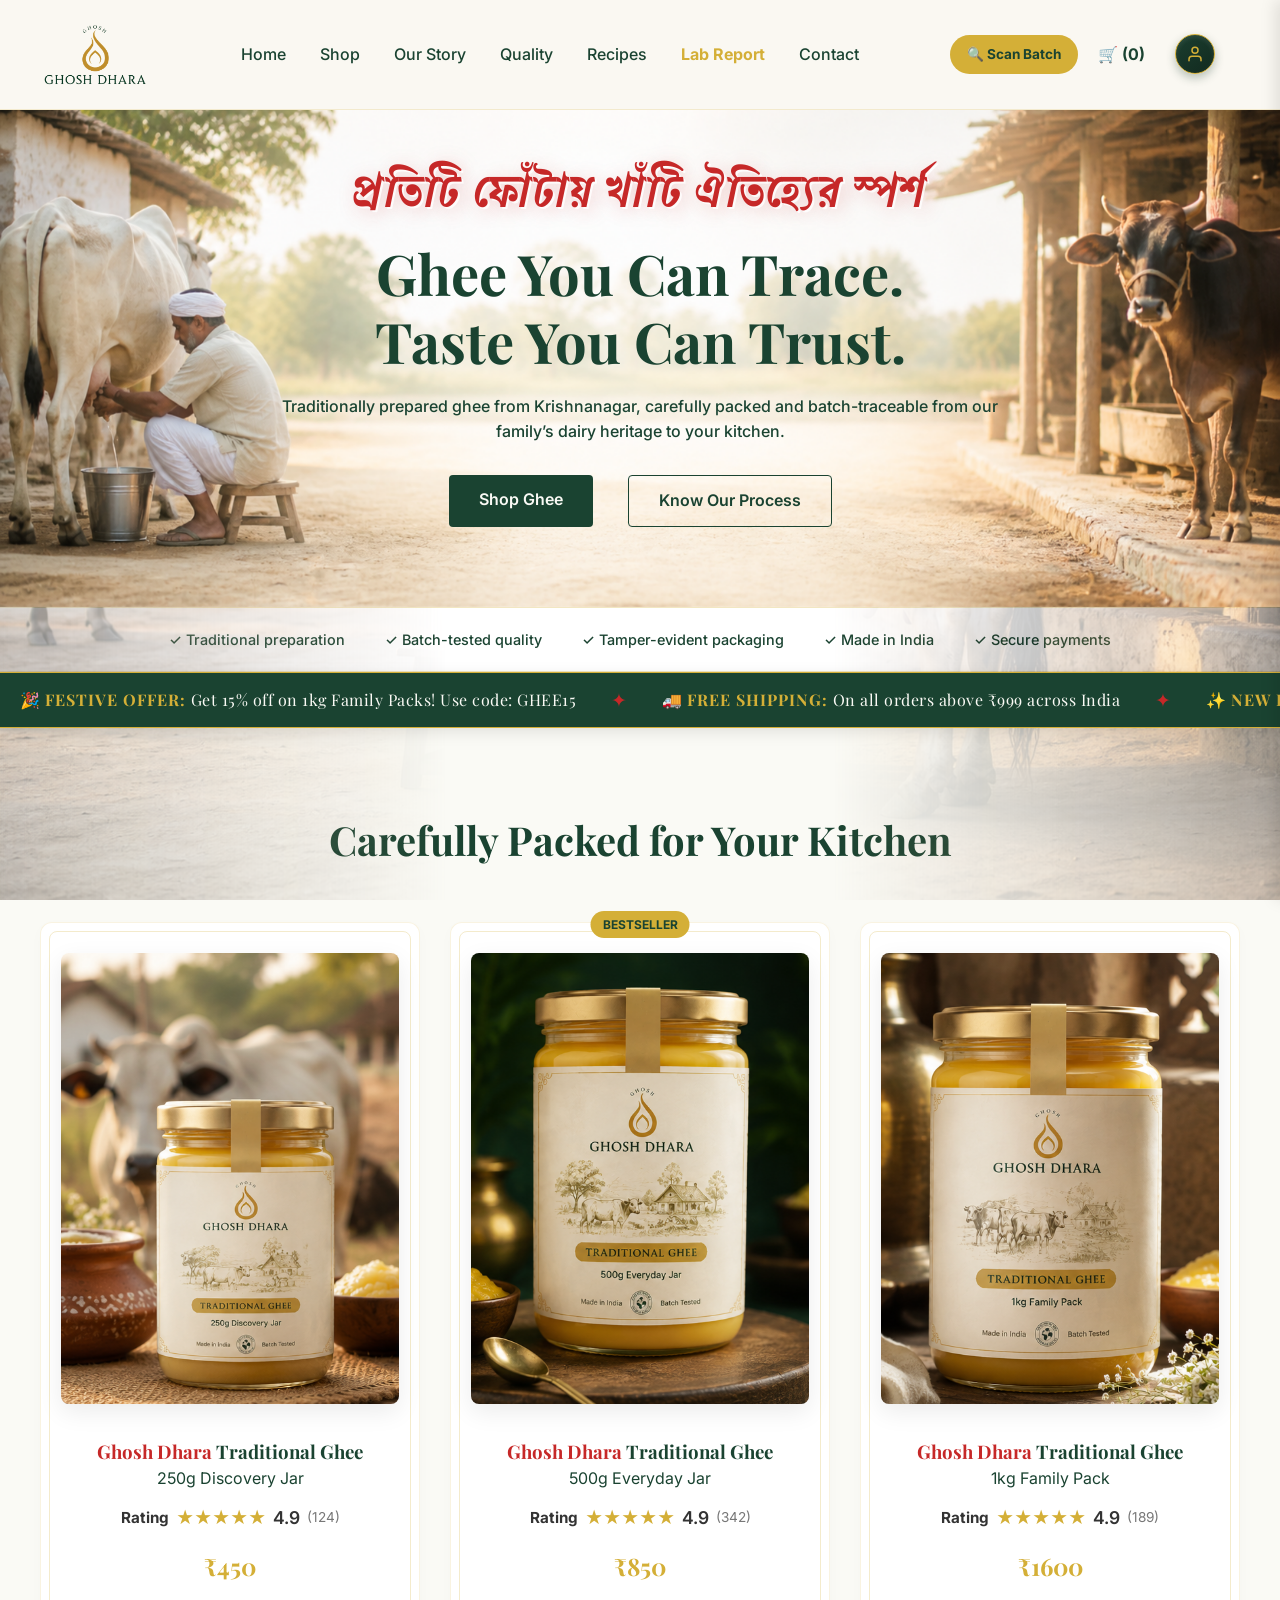
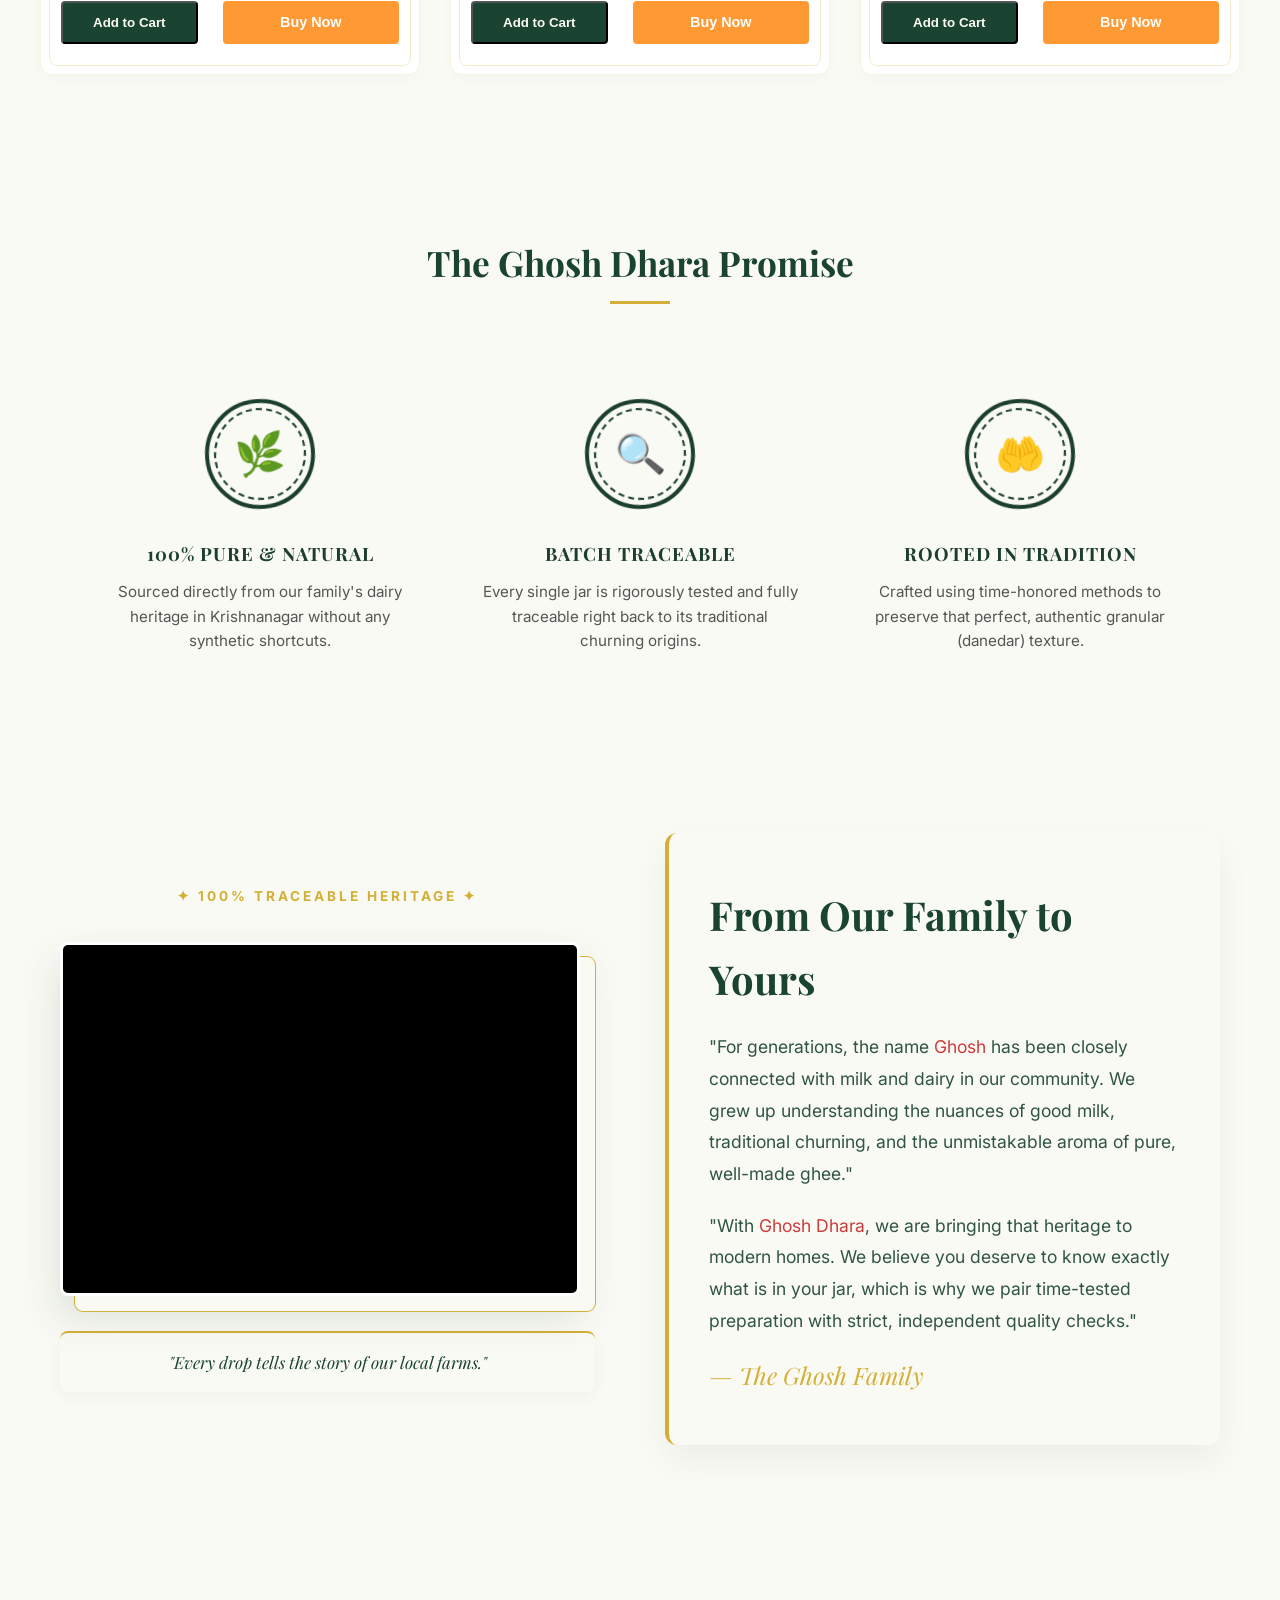
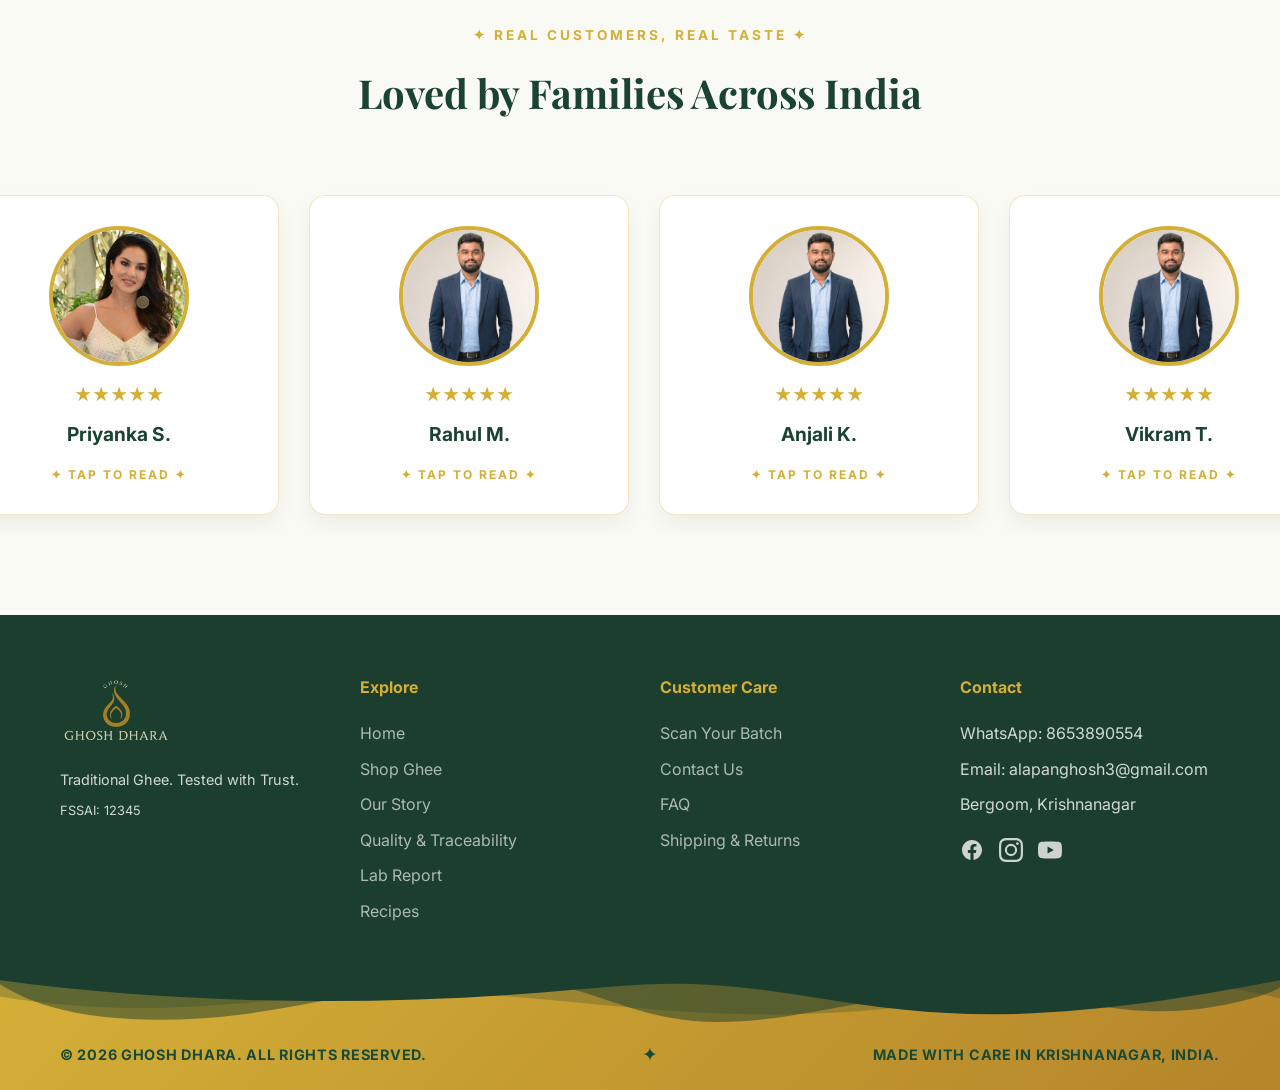
==== commit c72b2bb4: "Update index.html" ====
--- a/index.html
+++ b/index.html
@@ -153,6 +153,7 @@
         <li><a href="traceability.html">Quality & Traceability</a></li>
         <li><a href="scan.html" style="color: #D9B12D;">🔍 Scan Your Batch</a></li>
         <li><a href="recipes.html">Recipes</a></li>
+        <li><a href="lab-report.html">Lab Reports</a></li>
         <li><a href="faq.html">FAQ</a></li>
         <li><a href="contact.html">Contact Us</a></li>
         <li><a href="shipping-returns.html">Shipping & Returns</a></li>
@@ -607,6 +608,10 @@
 
 
 
+    
+
+
+
     <!-- TOAST SUCCESS MESSAGE -->
     <div id="cartToast" class="toast-notification">✅ Product successfully added to cart!</div>
 
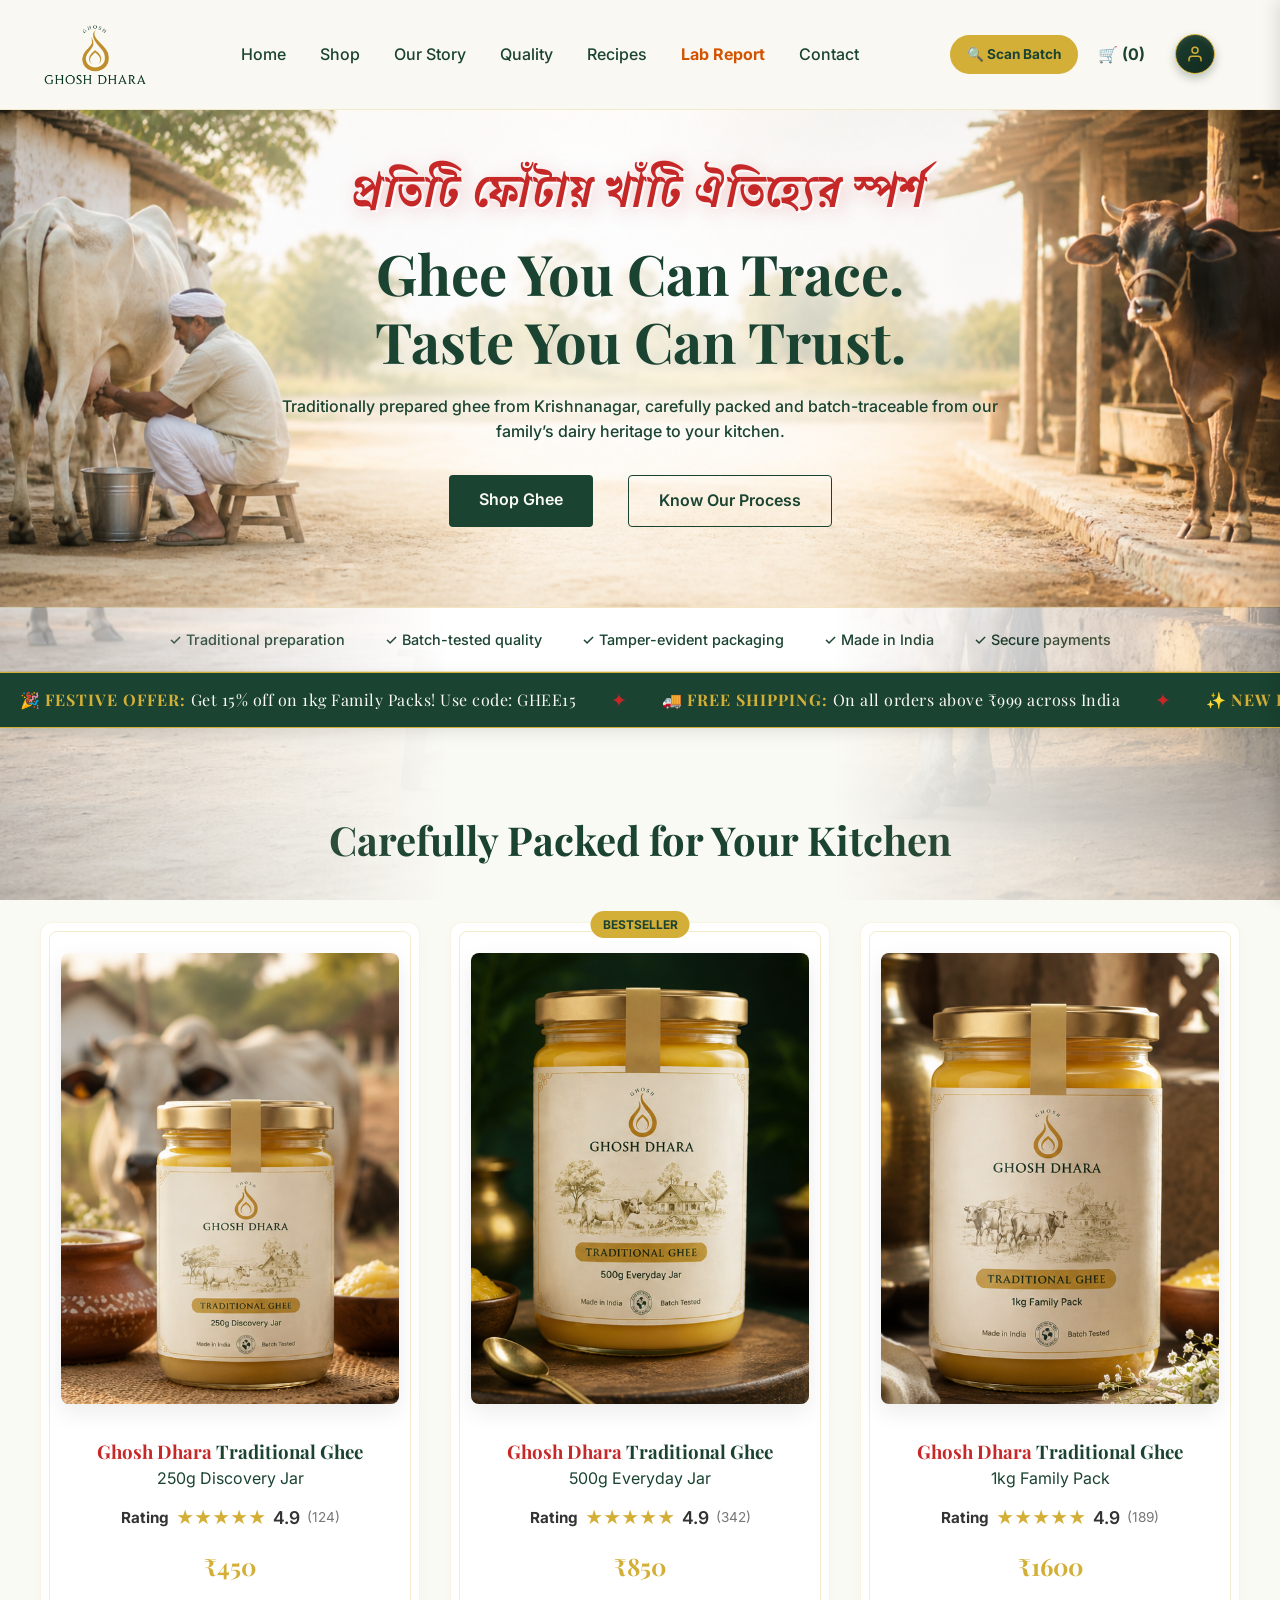
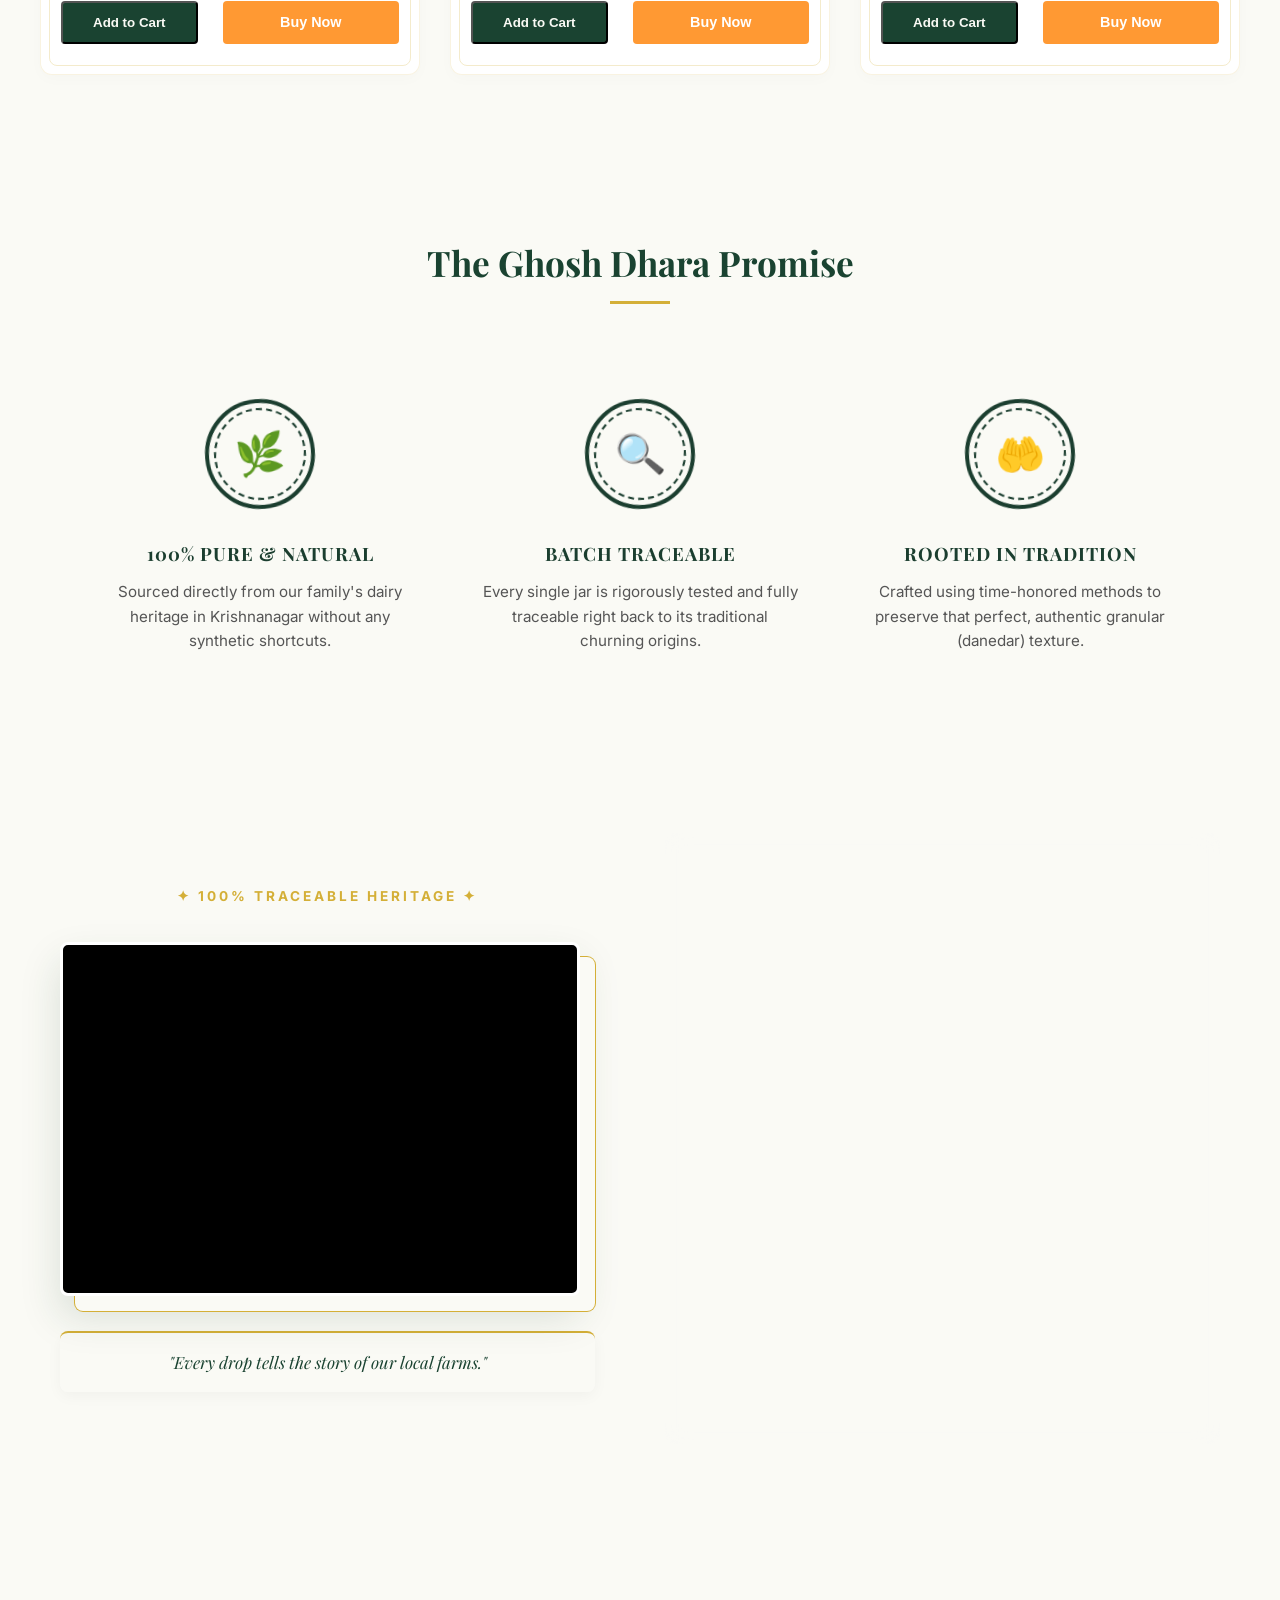
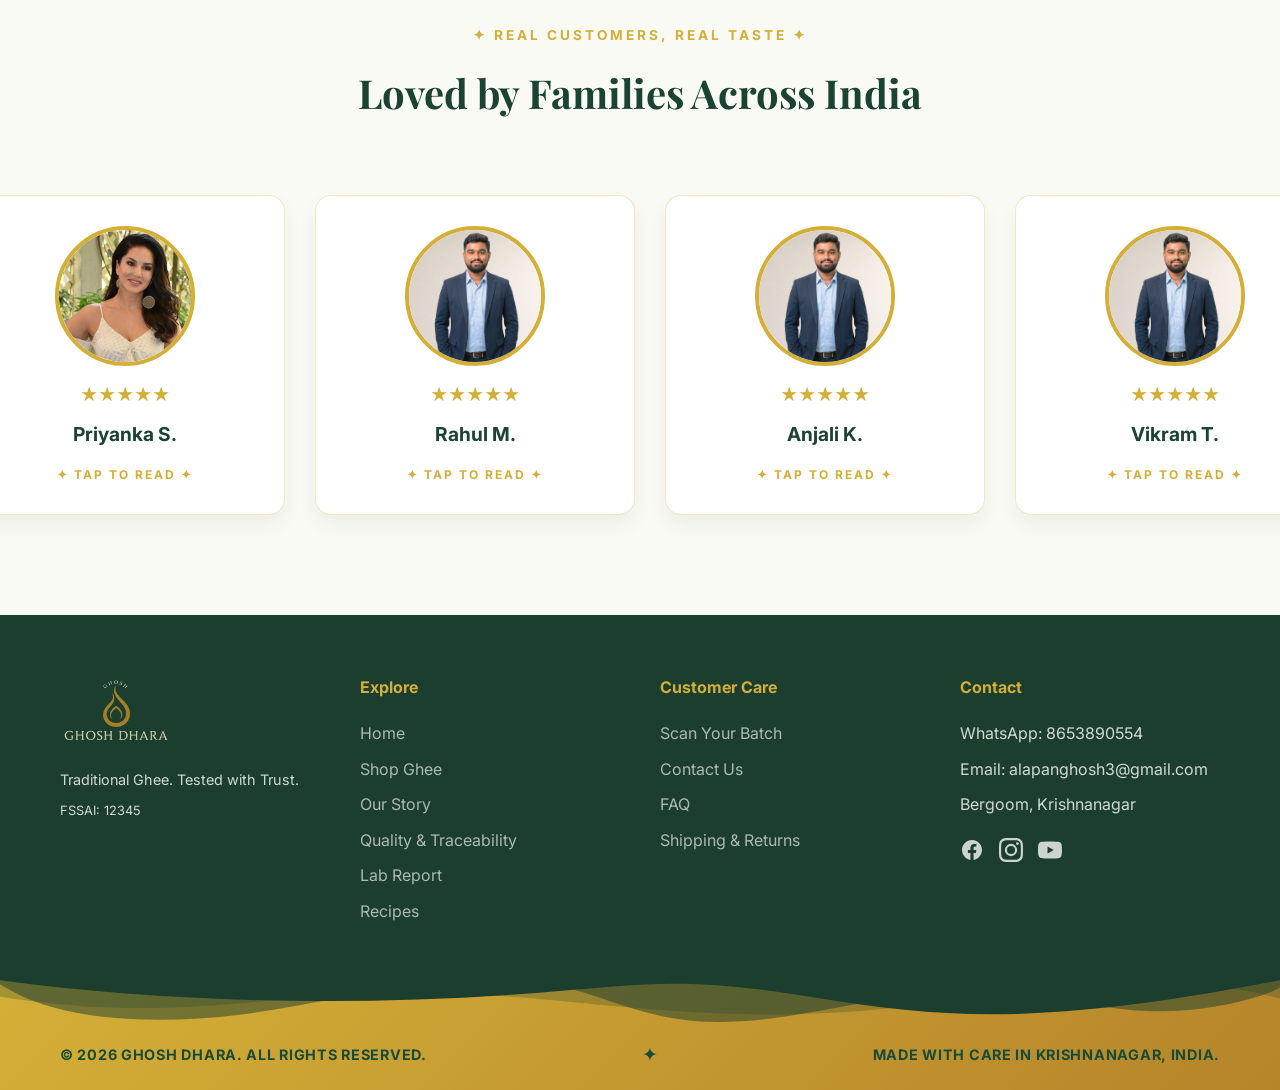
==== commit f5262fb8: "Update index.html" ====
--- a/index.html
+++ b/index.html
@@ -108,7 +108,7 @@
             <a href="story.html">Our Story</a>
             <a href="traceability.html">Quality</a>
             <a href="recipes.html">Recipes</a>
-            <a href="lab-report.html" style="color: #D4AF37; font-weight: 700;">Lab Report</a>
+           <a href="lab-report.html" style="color: #D35400; font-weight: 700;">Lab Report</a>
             <a href="contact.html">Contact</a>
         </nav>
         
